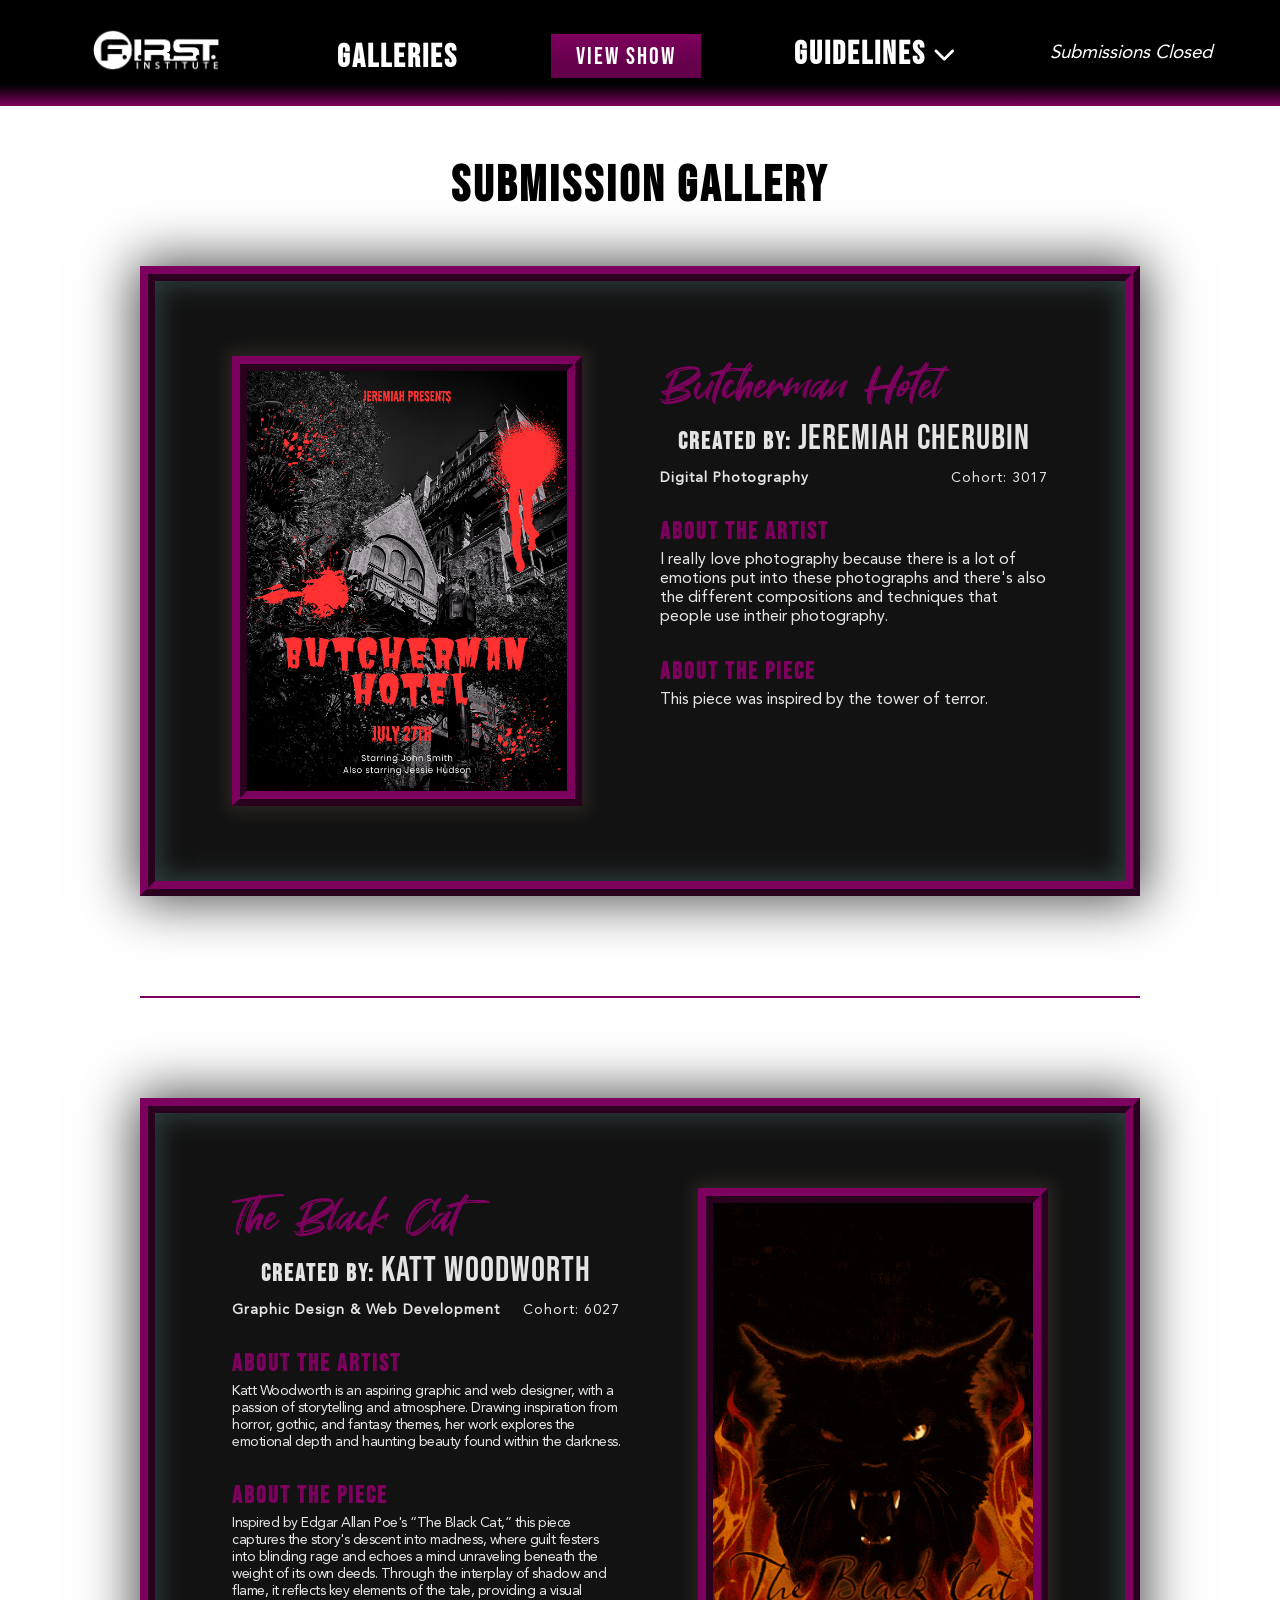
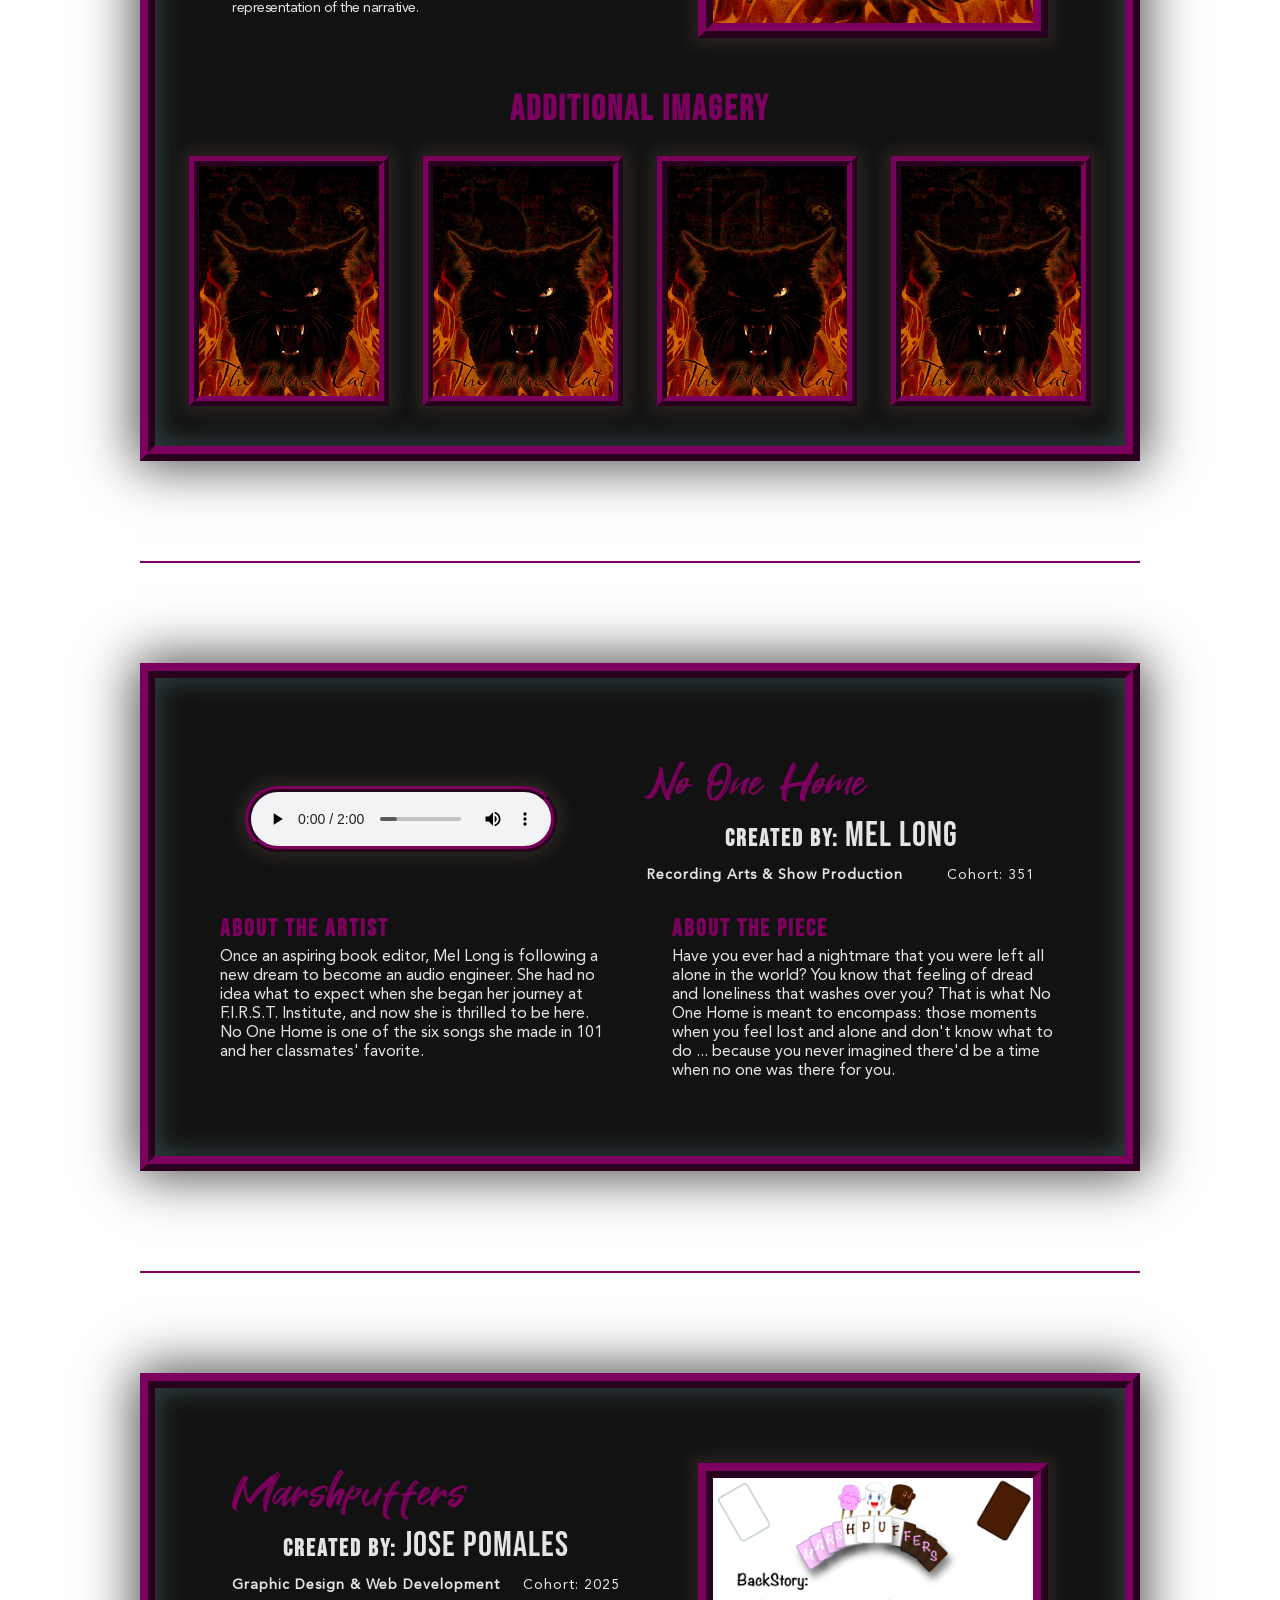
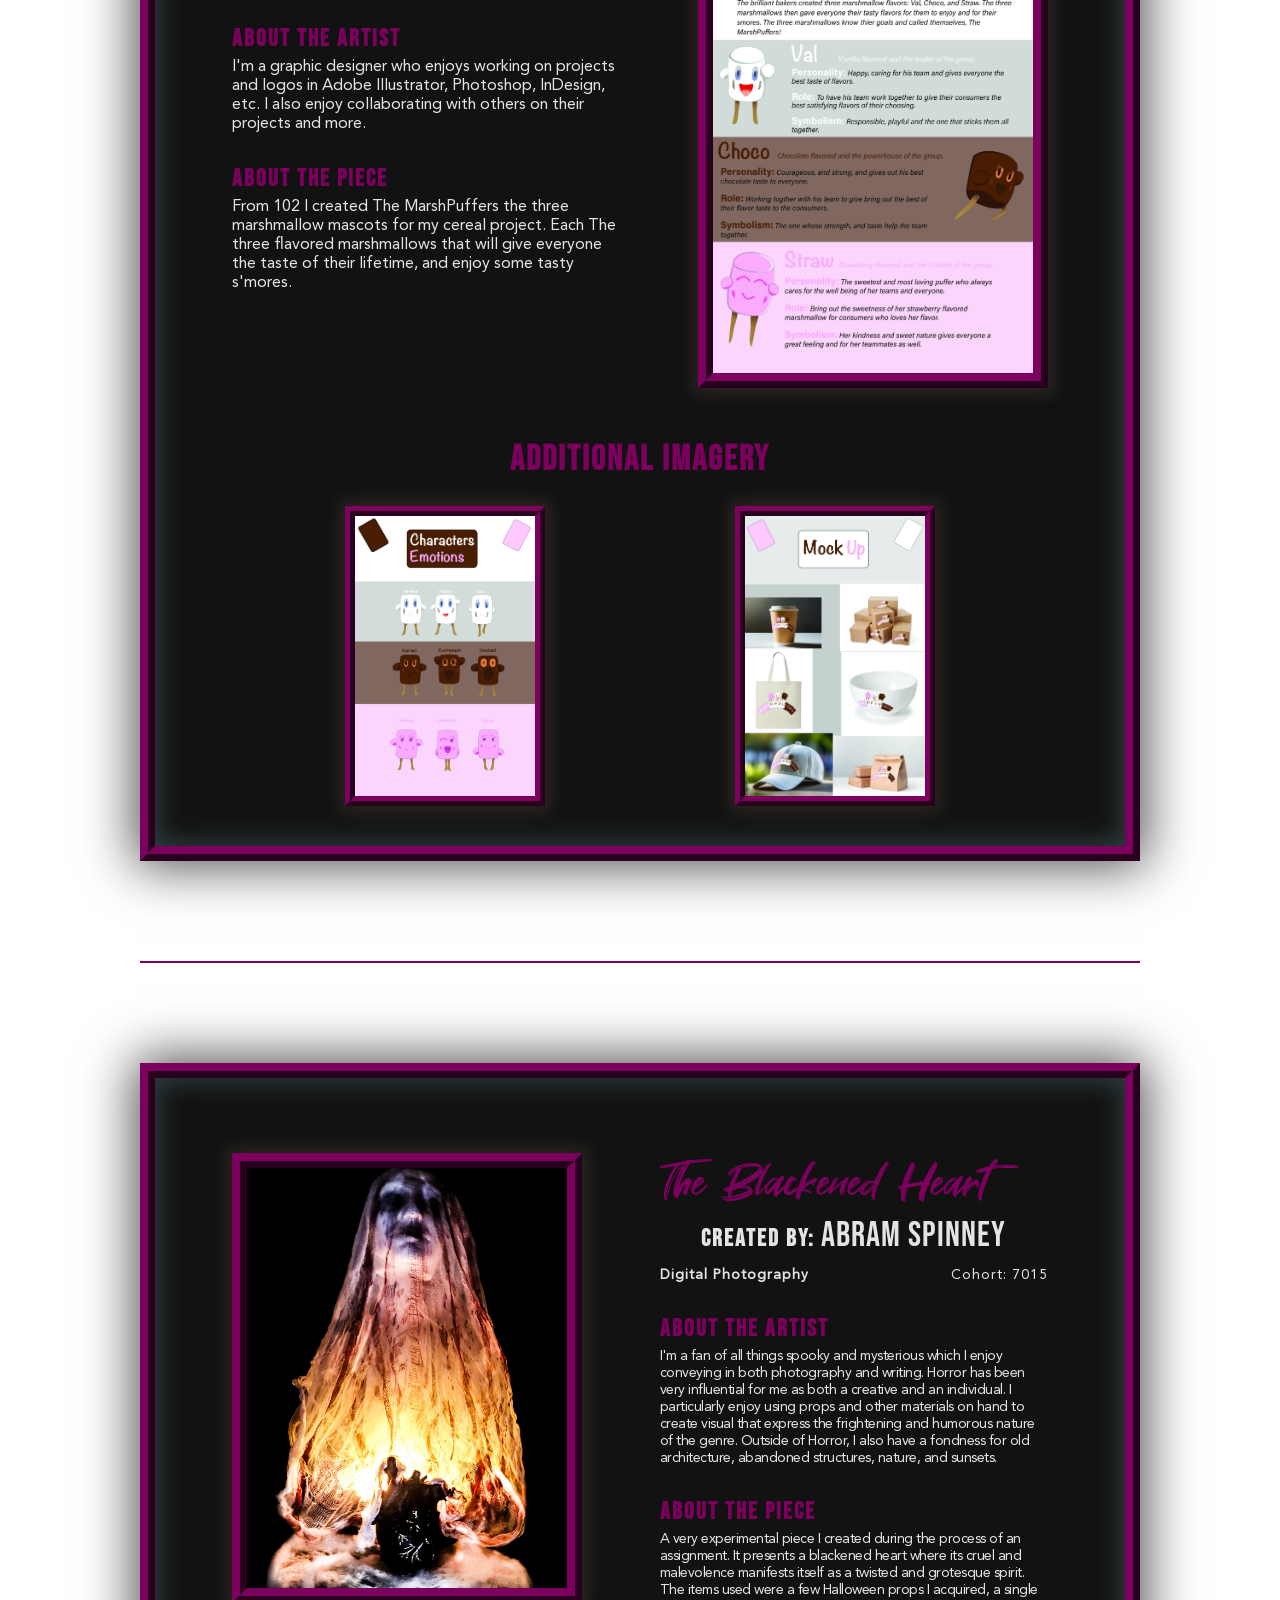
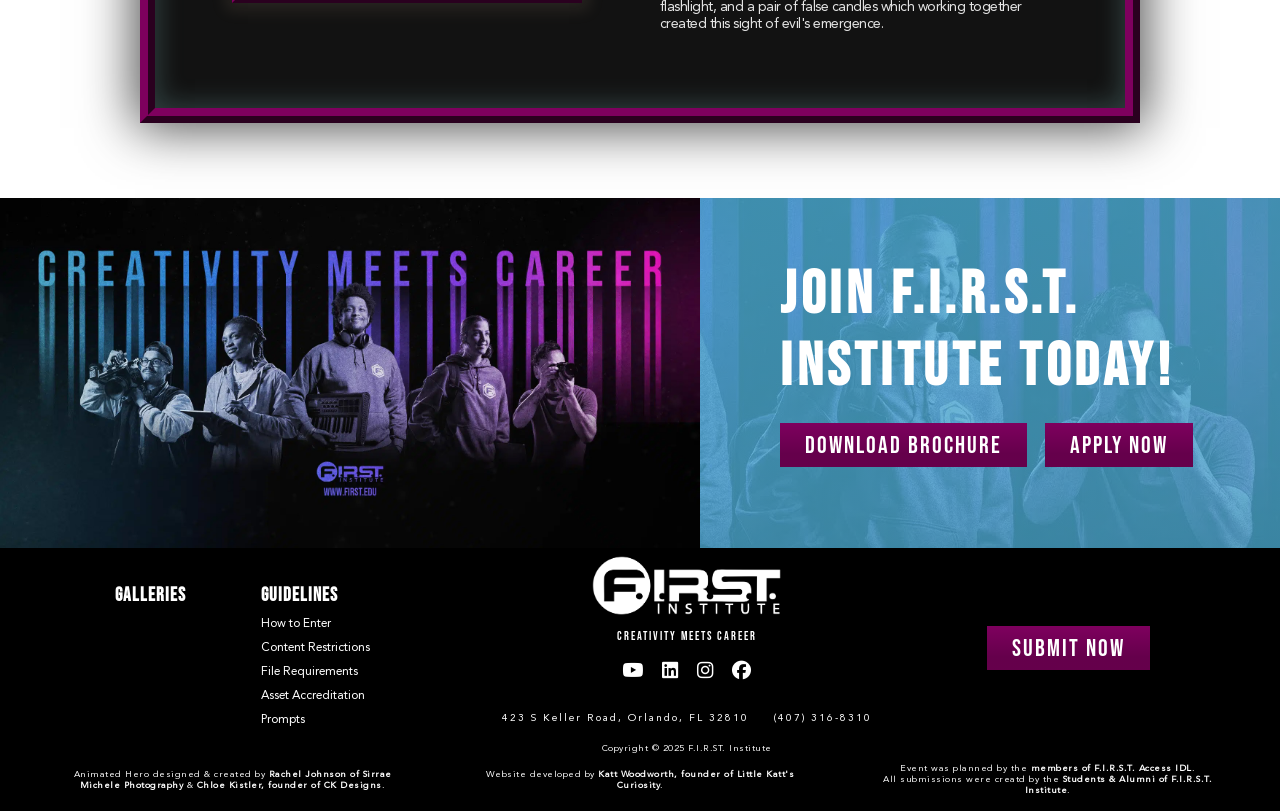
==== art-show-halloween-2025/demo-gal.html @ 76900600 "added subs" ====
<!DOCTYPE html>
<html lang="en">
    <head>
        <meta charset="UTF-8">
        <meta name="viewport" content="width=device-width, initial-scale=1.0">
        <title>Galleries</title>
        <link 
            rel="stylesheet" 
            href="https://cdnjs.cloudflare.com/ajax/libs/font-awesome/6.2.0/css/all.min.css" 
            integrity="sha512-xh6O/CkQoPOWDdYTDqeRdPCVd1SpvCA9XXcUnZS2FmJNp1coAFzvtCN9BmamE+4aHK8yyUHUSCcJHgXloTyT2A==" 
            crossorigin="anonymous" 
            referrerpolicy="no-referrer"
        >
        <link href="css/footer.css" rel="stylesheet">
        <link href="css/headerstyle.css" rel="stylesheet">
        <link href="css/submission-form.css" rel="stylesheet">
        <link href="css/style.css" rel="stylesheet">
        <link href="css/lightbox.css" rel="stylesheet">
    </head>
    <body>
        <!--Begin Header Bar-->
        <div id="header" class="flex-container-header">
            <div id="header-logo-container" class="column-header">
                <a href="index.html">
                    <img
                        src="images/first-logo-white.png"
                        alt="FIRST Institute Logo"
                        id="header-logo"
                    >
                </a>
            </div>

            <div id="gallery-drop" class="column-header dropdown-container">
                <a href="galleries.html">
                    <h1>
                        Galleries
                        <!--<sub>
                            <sup>
                                <i class="fa-solid fa-chevron-down"></i>
                            </sup>
                        </sub>-->
                    </h1>
                </a>

                <!--<div class="dropdown-menu">
                    <a href="galleries/dfvp.html">
                        Digital Film & Video Production
                    </a>

                    <a href="galleries/dp.html">
                        Digital Photography
                    </a>

                    <a href="galleries/gdwd.html">
                        Graphic Design & Web Development
                    </a>

                    <a href="galleries/rasp.html">
                        Recording Arts & Show Produciton
                    </a>
                </div>-->
            </div>

            <div id="header-count" class="column-header">
                <div id="showcountdown-timer">
                    <span id="showdays"></span> :
                    <span id="showhours"></span> :
                    <span id="showminutes"></span> :
                    <span id="showseconds"></span> 
                </div>

                <button 
                    id="showbutton" 
                    hidden
                    class="styled"
                >
                    View Show
                </button>
            </div>

            <div id="guideline-drop" class="column-header dropdown-container">
                <a href="guidelines.html">
                    <h1>
                        Guidelines
                        <sub>
                            <sup>
                                <i class="fa-solid fa-chevron-down"></i>
                            </sup>
                        </sub>
                    </h1>
                </a>

                <div class="dropdown-menu">
                    <a href="guidelines.html#enter">
                        How to Enter
                    </a>

                    <a href="guidelines.html#content-restrict">
                        Content Restrictions
                    </a>

                    <a href="guidelines.html#file-req">
                        File Requirements
                    </a>

                    <a href="guidelines.html#asset-accred">
                        Asset Accreditation
                    </a>

                    <a href="guidelines.html#prompts">
                        Prompts
                    </a>
                </div>
            </div>

            <div id="sub-button" class="column-header">
                <div id="submitcountdown-timer" hidden>
                    <span id="submitdays"></span> :
                    <span id="submithours"></span> :
                    <span id="submitminutes"></span> :
                    <span id="submitseconds"></span> 
                </div>
                <button 
                    id="submitbutton" 
                    class="styled-submitbutton" 
                    onclick="document.getElementById('modal').style.display='block'"
                >
                    Submit Now 
                </button>

                <h3 id="submittext" class="submit-closed" hidden>
                    Submissions Closed
                </h3>
            </div>
        </div>  
        <!--End Header Bar-->       
        
       <!--Begin Submission Modal-->
        <div id="modal" hidden>
            <div id="modal-overlay"></div>
            <div id="modal-form">
                <span 
                    onclick="document.getElementById('modal').style.display='none'"
                >
                    <div id="close">
                        <i class="fa-solid fa-x"></i>
                    </div>
                </span>

                <div id="sub-form">
                    <fieldset>
                        <legend>Submission Form</legend>
                        <form 
                            method="POST" 
                            action="https://formcarry.com/s/vde0EDcUN5A" 
                            enctype="multipart/form-data"
                            id="myForm"
                        >
                            <label for="first-name last-name">
                                Artist Name:
                            </label>
                            <br>
                            <input
                                type="text"
                                id="first-name"
                                name="first-name"
                                placeholder="First Name..."
                                required
                                size="30"
                            />

                            <input
                                type="text"
                                id="last-name"
                                name="last-name"
                                placeholder="Last Name..."
                                required
                                size="30"
                            />

                            <br>

                            <div class="flex-container-form">
                                <div class="column-form course">
                                    <label for="course-program">
                                        Course Program:
                                    </label>
                                    <select name="course" id="course-program">
                                        <option value="">
                                            --Which Program is/was the Artist 
                                            Enrolled In?--
                                        </option>

                                        <option value="dfvp">
                                            Digitial Film & Video Production
                                        </option>

                                        <option value="dp">
                                            Digitial Photography
                                        </option>

                                        <option value="gdwd">
                                            Graphic Design & Web Development
                                        </option>

                                        <option value="rasp">
                                            Recording Arts & Show Production
                                        </option>
                                    </select>
                                </div>

                                <div class="column-form cohort">
                                    <label for="cohort">Cohort #:</label>
                                    <input
                                        type="text"
                                        id="cohort"
                                        name="cohort"
                                        placeholder="Cohort #..."
                                        required
                                        maxlength ="8"
                                        size="18"
                                    />
                                </div>
                            </div>

                            <br>

                            <label for="email">Student Email:</label>
                            <br>
                            <input 
                                type="email" 
                                name="email"
                                id="email" 
                                size="67" 
                                placeholder="Student Email..."
                                required 
                            />

                            <br>

                            <div class="flex-container-form">
                                <div class="input_container" id="upload-block">
                                    <h4>Upload Your File:</h4>
                                    <br>
                                    <label 
                                        for="files" 
                                        class="btn" 
                                        id="file-name-display"
                                    >
                                        Browse Files
                                    </label>
                                    <input 
                                        id="files" 
                                        name="files"
                                        style="display:none;" 
                                        type="file"
                                        required
                                    >
                                </div>

                                <div id="about-section">
                                    <label for="about-piece">
                                        About Your Piece:
                                    </label>
                                    <br>
                                    <textarea 
                                        id="about-piece" 
                                        name="about-piece" 
                                        placeholder="Say something about your submission piece..."
                                        required
                                        rows="2" 
                                        cols="31"
                                    ></textarea> 
                                    <!--Dirty for functionality of placeholder-->

                                    <label for="about-artist">
                                        About the Artist:
                                    </label>
                                    <br>
                                    <textarea 
                                        id="about-artist" 
                                        name="about-artist" 
                                        placeholder="Say something about yourself..."
                                        required
                                        rows="2" 
                                        cols="31"
                                    ></textarea> 
                                    <!--Dirty for functionality of placeholder-->
                                </div>
                            </div>
                            
                            <label for="asset-credit">
                                Asset Accreditation:
                            </label>
                            <br>
                            <textarea 
                                id="asset-credit" 
                                name="asset-credit" 
                                placeholder="List any required accreditation for assets used in your submission..."
                                rows="2" 
                                cols="68"
                            ></textarea> 
                            <!--Dirty for functionality of placeholder-->

                            <button 
                                id="form-submitbutton" 
                                class="styled" 
                                type="submit"
                            >
                                Submit Now 
                            </button>
                        </form>
                    </fieldset>
                </div>
            </div>
        </div>
        <!--End Submission Form Modal-->

        <!--Begin Main Content-->
        <div id="main-content">
            <h1>Submission Gallery</h1>

            <div id="submission-gallery">
                <div class="submission">
                    <div class="sub-img-container ">
                        <img
                            class="galleryImage"
                            src="images/submissions/butcherman-hotel-jeremiah-cherubin.jpg"
                            alt="Butcherman Hotel - Photography Submission by Jeremiah Cherubin"
                        >
                    </div>

                    <div class="sub-info">
                        <h2>Butcherman Hotel</h2>

                        <h3>Created by: <span>Jeremiah Cherubin</span></h3>

                        <div class="student-info">
                            <h5 class="course">Digital Photography</h5>

                            <h5>Cohort: 3017</h5>
                        </div>

                        <h4>About the Artist</h4>

                        <p>
                            I really love photography because there is a lot of 
                            emotions put into these photographs and there's also 
                            the different compositions and techniques that 
                            people use intheir photography.
                        </p>

                        <h4>About the Piece</h4>

                        <p>
                            This piece was inspired by the tower of terror.
                        </p>
                    </div>
                </div>

                <hr>

                <div class="submission with-additional-images flipped">
                    <div class="submission">
                        <div class="sub-img-container ">
                            <img
                                class="galleryImage"
                                src="images/submissions/The-Black-Cat-Compressed-Gif-loop.gif"
                                alt="The Black Cat - Graphic Design Submission by Katt Woodworth"
                            >
                        </div>

                        <div class="sub-info">
                            <h2>The Black Cat</h2>

                            <h3>Created by: <span>Katt Woodworth</span></h3>

                            <div class="student-info">
                                <h5 class="course">
                                    Graphic Design & Web Development
                                </h5>

                                <h5>Cohort: 6027</h5>
                            </div>

                            <h4>About the Artist</h4>

                            <p class="p-too-long">
                                Katt Woodworth is an aspiring graphic and web 
                                designer, with a passion of storytelling and 
                                atmosphere. Drawing inspiration from horror, gothic, 
                                and fantasy themes, her work explores the emotional 
                                depth and haunting beauty found within the darkness.

                            </p>

                            <h4>About the Piece</h4>

                            <p class="p-too-long">
                                Inspired by Edgar Allan Poe's “The Black Cat,” this 
                                piece captures the story's descent into madness, 
                                where guilt festers into blinding rage and echoes a 
                                mind unraveling beneath the weight of its own deeds. 
                                Through the interplay of shadow and flame, it 
                                reflects key elements of the tale, providing a 
                                visual representation of the narrative.
                            </p>
                        </div>
                    </div>

                    <h2 class="second-header">Additional Imagery</h2>

                    <div class="additional-images">
                        <div class="sub-img-container ">
                            <img
                                class="galleryImage"
                                src="images/submissions/The-Black-Cat-Still-V1.jpg"
                                alt="The Black Cat Still 1- Graphic Design Submission by Katt Woodworth"
                            >
                        </div>

                        <div class="sub-img-container ">
                            <img
                                class="galleryImage"
                                src="images/submissions/The-Black-Cat-Still-V2.jpg"
                                alt="The Black Cat Still 2 - Graphic Design Submission by Katt Woodworth"
                            >
                        </div>

                        <div class="sub-img-container ">
                            <img
                                class="galleryImage"
                                src="images/submissions/The-Black-Cat-Still-V3.jpg"
                                alt="The Black Cat Still 3- Graphic Design Submission by Katt Woodworth"
                            >
                        </div>

                        <div class="sub-img-container ">
                            <img
                                class="galleryImage"
                                src="images/submissions/The-Black-Cat-Still-V4.jpg"
                                alt="The Black Cat Still 4- Graphic Design Submission by Katt Woodworth"
                            >
                        </div>
                    </div>
                </div>

                <hr>

                <div class="submission audio">
                    <div class="audio-sub-container">
                        <div class="sub-aud-container ">
                        <audio 
                                controls 
                                src="audio-submissions/no-one-home.mp3"
                                alt="No One Home - Recording Submission by Mel Long"
                            >
                                Your browser does not support the <audio> element.
                            </audio>
                        </div>

                        <div class="sub-info audio-title">
                            <h2>No One Home</h2>

                            <h3>Created by: <span>Mel Long</span></h3>

                            <div class="student-info">
                                <h5 class="course">
                                    Recording Arts & Show Production
                                </h5>

                                <h5>Cohort: 351</h5>
                            </div>
                        </div>
                    </div>

                    <div class="sub-info audio-about">
                        <div class="about-container">
                            <h4>About the Artist</h4>

                            <p>
                                Once an aspiring book editor, Mel Long is following 
                                a new dream to become an audio engineer. She had no 
                                idea what to expect when she began her journey at 
                                F.I.R.S.T. Institute, and now she is thrilled to be 
                                here. No One Home is one of the six songs she made 
                                in 101 and her classmates' favorite.
                            </p>
                        </div>

                        <div class="about-container">
                            <h4>About the Piece</h4>

                            <p>
                                Have you ever had a nightmare that you were left all 
                                alone in the world? You know that feeling of dread 
                                and loneliness that washes over you? That is what No 
                                One Home is meant to encompass: those moments when 
                                you feel lost and alone and don't know what to do 
                                ... because you never imagined there'd be a time 
                                when no one was there for you.
                            </p>
                        </div>
                    </div>
                </div>

                <hr>

                <div class="submission with-additional-images flipped">
                    <div class="submission">
                        <div class="sub-img-container marsh">
                            <img
                                class="galleryImage"
                                src="images/submissions/marshpuffers-backstory.jpg"
                                alt="Marshpuffers Backstory - Graphic Design Submission by Jose Pomales"
                            >
                        </div>

                        <div class="sub-info">
                            <h2>Marshpuffers</h2>

                            <h3>Created by: <span>Jose Pomales</span></h3>

                            <div class="student-info">
                                <h5 class="course">
                                    Graphic Design & Web Development
                                </h5>

                                <h5>Cohort: 2025</h5>
                            </div>

                            <h4>About the Artist</h4>

                            <p>
                                I'm a graphic designer who enjoys working on 
                                projects and logos in Adobe Illustrator, 
                                Photoshop, InDesign, etc. I also enjoy 
                                collaborating with others on their projects and 
                                more.

                            </p>

                            <h4>About the Piece</h4>

                            <p>
                                From 102 I created The MarshPuffers the three 
                                marshmallow mascots for my cereal project. Each  
                                The three flavored marshmallows that will give 
                                everyone the taste of their lifetime, and enjoy 
                                some tasty s'mores.
                            </p>
                        </div>
                    </div>

                    <h2 class="second-header">Additional Imagery</h2>

                    <div class="additional-images">
                        <div class="sub-img-container marsh ">
                            <img
                                class="galleryImage"
                                src="images/submissions/marshpuffers-emote.jpg"
                                alt="Marshpuffers Emotions - Graphic Design Submission by Jose Pomales"
                            >
                        </div>

                        <div class="sub-img-container marsh">
                            <img
                                class="galleryImage"
                                src="images/submissions/marshpuffers-mockup.jpg"
                                alt="Marshpuffers Mockups - Graphic Design Submission by Jose Pomales"
                            >
                        </div>
                    </div>
                </div>

                <hr>

                <div class="submission">
                    <div class="sub-img-container ">
                        <img
                            class="galleryImage"
                            src="images/submissions/the-blackened-heart.jpg"
                            alt="The Blackened Heart - Photography Submission by Abram Spinney"
                        >
                    </div>

                    <div class="sub-info">
                        <h2>The Blackened Heart</h2>

                        <h3>Created by: <span>Abram Spinney</span></h3>

                        <div class="student-info">
                            <h5 class="course">Digital Photography</h5>

                            <h5>Cohort: 7015</h5>
                        </div>

                        <h4>About the Artist</h4>

                        <p class="p-too-long">
                            I'm a fan of all things spooky and mysterious which 
                            I enjoy conveying in both photography and writing. 
                            Horror has been very influential for me as both a 
                            creative and an individual. I particularly enjoy 
                            using props and other materials on hand to create 
                            visual that express the frightening and humorous 
                            nature of the genre. Outside of Horror, I also have 
                            a fondness for old architecture, abandoned 
                            structures, nature, and sunsets.
                        </p>

                        <h4>About the Piece</h4>

                        <p class="p-too-long">
                            A very experimental piece I created during the 
                            process of an assignment. It presents a blackened 
                            heart where its cruel and malevolence manifests 
                            itself as a twisted and grotesque spirit. The items 
                            used were a few Halloween props I acquired, a single 
                            flashlight, and a pair of false candles which 
                            working together created this sight of evil's 
                            emergence.
                        </p>
                    </div>
                </div>
            </div>
        </div>
        <!--End Main Content-->

        <!-- Lightbox Code -->
        <div id="lightboxContainer">
            <div id="lightboxBackground" class="closer"></div>
            <img id="lightbox" src="" alt="">
            <span id="lightboxCloser" class="closer">×</span>
        </div> 
        <!-- End Lightbox Code -->
        
        <!--Begin Footer-->
        <div id="footer">
            <div class="flex-container-banner">
                <div class="column-banner-img">
                    <img 
                        src="images/temp-banner-2.jpg"
                        alt="temp banner"
                        id="main-banner-image"
                    >
                </div>

                <div class="column-banner-text">
                    <h1 id="join">Join F.I.R.S.T.<br>Institute Today!</h1>
                    
                    <a 
                        href="https://learn.first.edu/general-website-brochure?campaignid=1052"
                        target="_blank"
                    >
                        <button id="downloadbutton" class="styled-footer">
                            Download Brochure
                        </button>
                    </a>

                    <a href="https://www.first.edu/apply/" target="_blank">
                        <button id="applybutton" class="styled-footer">
                            Apply Now
                        </button>
                    </a>
                </div>
            </div> 
            
            <div class="flex-container-footer">
                <div class="flex-container-site-map">
                    <div class="column-site-map">
                        <h3 class="sitemap-h3">
                            <a href="galleries.html">
                                Galleries
                            </a>
                        </h3>

                        <!--<ul class="footer-ul">
                            <li class="footer-li">
                                <a href="galleries/dfvp.html">
                                    Digital Film & Video Production
                                </a>
                            </li>
                            <li class="footer-li">
                                <a href="galleries/dp.html">
                                    Digital Photography
                                </a>
                            </li>
                            <li class="footer-li">
                                <a href="galleries/gdwd.html">
                                    Graphic Design & Web Development
                                </a>
                            </li>
                            <li class="footer-li">
                                <a href="galleries/rasp.html">
                                    Recording Arts & Show Production
                                </a>
                            </li>
                        </ul>-->
                    </div>

                    <div class="column-site-map">
                        <h3 class="sitemap-h3">
                            <a href="guidelines.html">
                                Guidelines
                            </a>
                        </h3>

                        <ul class="footer-ul">
                            <li class="footer-li">
                                <a href="guidelines.html#enter">
                                    How to Enter
                                </a>
                            </li>

                            <li class="footer-li">
                                <a href="guidelines.html#content-restrict">
                                    Content Restrictions
                                </a>
                            </li>

                            <li class="footer-li">
                                <a href="guidelines.html#file-req">
                                    File Requirements
                                </a>
                            </li>

                            <li class="footer-li">
                                <a href="guidelines.html#asset-accred">
                                    Asset Accreditation
                                </a>
                            </li>

                            <li class="footer-li">
                                <a href="guidelines.html#prompts">
                                    Prompts
                                </a>
                            </li>
                        </ul>
                    </div>
                </div>

                <div class="column-logo">
                    <a href="index.html">
                        <img 
                            src="images/first-logo-white.png"
                            alt="F.I.R.S.T. Institute Logo"
                            id="footer-logo"
                        >
                    </a>

                    <p id="slogan">CREATIVITY Meets Career</p>

                    <h3 id="logos">
                        <a 
                            href="https://www.youtube.com/channel/UCgwtOgDipbC8RYXbMG4Q4aA"
                            target="_blank"
                        >
                            <i class="fa-brands fa-youtube"></i>
                        </a>

                        <a 
                            href="https://www.linkedin.com/school/f.i.r.s.t.-institute/"
                            target="_blank"
                        >
                            <i class="fa-brands fa-linkedin"></i>
                        </a>

                        <a 
                            href="https://www.instagram.com/first_edu/"
                            target="_blank"
                        >
                            <i class="fa-brands fa-instagram"></i>
                        </a>

                        <a 
                            href="https://www.facebook.com/FIRST.EDU"
                            target="_blank"
                        >
                            <i class="fa-brands fa-facebook"></i>
                        </a>
                    </h3>

                    <div class="flex-container-info">
                        <div class="column">
                            <p class="address">
                                423 S Keller Road, Orlando, FL 32810
                            </p>
                        </div>

                        <div class="column">
                            <p class="phone">(407) 316-8310</p>
                        </div>
                    </div>

                    <p class="cr">
                        Copyright © 2025 F.I.R.ST. Institute
                    </p>
                </div>

                <div class="column-buttons">
                    <div id="f-showcountdown-timer">
                        <span id="f-showdays"></span> :
                        <span id="f-showhours"></span> :
                        <span id="f-showminutes"></span> :
                        <span id="f-showseconds"></span> 
                    </div>

                    <button 
                        id="showbutton" 
                        hidden
                        class="styled"
                    >
                        View Show
                    </button>

                    <div id="f-submitcountdown-timer" hidden>
                        <span id="f-submitdays"></span> :
                        <span id="f-submithours"></span> :
                        <span id="f-submitminutes"></span> :
                        <span id="f-submitseconds"></span> 
                    </div>

                    <button 
                        id="submitbutton" 
                        class="styled-footer" 
                        onclick="document.getElementById('modal').style.display='block'"
                    >
                        Submit Now 
                    </button>

                    <h3 id="submittext" class="submit-closed" hidden>
                        Submissions Closed
                    </h3>
                </div>

                <div id="mobile-cr-info">
                    <div class="flex-container-info">
                        <div class="column">
                            <p class="address">
                                423 S Keller Road, Orlando, FL 32810
                            </p>
                        </div>

                        <div class="column">
                            <p class="phone">(407) 316-8310</p>
                        </div>
                    </div>

                    <p class="cr">
                        Copyright © 2025 F.I.R.ST. Institute
                    </p>
                </div>
            </div>

            <div id="developers" class="cr">
                <p id="web-cred">
                    Website developed by 
                    <span>Katt Woodworth, founder of Little Katt's Curiosity</span>.
                    <!--Dirty to keep a space from appearing before the period-->
                </p>

                <p id="hero-cred">
                    Animated Hero designed & created by 
                    <span>Rachel Johnson of Sirrae Michele Photography</span> 
                    & 
                    <span>Chloe Kistler, founder of CK Designs</span>.
                </p>

                <p id="access-cred">
                    Event was planned by the 
                    <span>members of F.I.R.S.T. Access IDL</span>.
                    <br>
                    All submissions were creatd by the 
                    <span>Students & Alumni of F.I.R.S.T. Institute</span>.
                </p>
            </div>
        </div>
        <!--End Footer-->

        <script src="java/subform.js"></script>
        <script src="java/showcountdown.js"></script>
        <script src="java/submitcountdown.js"></script>
        <script src="java/f-showcountdown.js"></script>
        <script src="java/f-submitcountdown.js"></script>
        <script src="java/lightbox.js"></script>
    </body>
</html>
---- art-show-halloween-2025/css/submission-form.css ----
/*
    Style Notes: 
    Main Colors: 
    #7e005e
    #981e7a
    Accent Colors
    #4aaad0
    #9deaec
    #27B50A
    Body Font Family:
    Avenir
    Optional Header Family:
    Great Sejagad
    Primary Header Family:
    Bebas Neue
*/

* {
    box-sizing: border-box;
}

@font-face {
    font-family: "Bebas Neue";
    src: url('../fonts/BebasNeue-Regular.ttf') format('ttf');
    src: url('../fonts/BebasNeue-Regular.woff') format('woff');
    src: url('../fonts/BebasNeue-Regular.woff2') format('woff2');
}

@font-face {
    font-family: "Great Sejagad";
    src: url('../fonts/GreatSejagad.ttf') format('ttf');
    src: url('../fonts/GreatSejagad.woff') format('woff');
    src: url('../fonts/Great\ Sejagad.woff2') format('woff2');
}

@font-face {
    font-family: "Avenir LT STD";
    src: url('../fonts/AvenirLTStd-Roman.otf') format('otf');
    src: url('../fonts/AvenirLTStd-Roman.woff') format('woff');
    src: url('../fonts/AvenirLTStd-Roman.woff2') format('woff2');
}

#modal-form {
    width: 575px;
    height: 650px;
    background-color: white;
    padding-top: 15px;
    padding-right: 15px;
    justify-self: center;
    z-index: 9999;
    position: absolute;
    box-shadow: 0px 0px 25px 5px #9deaec;
}

#modal-overlay {
    position: fixed;
    top: 0;
    left: 0;
    width: 100%;
    height: 100%;
    background-color: rgba(0, 0, 0, 0.7); 
    z-index: 100;
}

#sub-form {
    width: 575px;
    height: 500px;
    background-color: white;
    padding: 25px;
    padding-top: 0px;    
}

legend {
    font-family: "Bebas Neue";
    font-size: 25px;
    letter-spacing: 2px;
    color: #7e005e;   
}

fieldset {
    padding: 20px;
    padding-top: 10px;
    padding-right: 10px;
    border-radius: 5px;
    border-color: #981e7a;
}

#first-name {
    margin-right: 10px;
}

.flex-container-form {
    display: flex;
    margin-top: 15px;
}

select {
    border-radius: 3px;
    height: 25px;
    padding-left: 7px;
    width: 310px;
    margin-right: 15px;
    margin-top: 3px;
}

input {
    border-radius: 3px;
    border-width: 1px;
    height: 25px;
    padding: 5px;
    padding-left: 7px;
    margin-top: 3px;
    font-style: italic;
}

textarea {
    padding: 5px;
    padding-left: 7px;
    margin-top: 3px;
    margin-bottom: 15px;
    margin-right: 0;
    font-style: italic;
    border-radius: 3px;
    border-width: 1px;
    font-family: "Avenir LT Std";
    border-color: #7e005e;
}

textarea:active,
textarea:focus,
input[type="text"]:active,
input[type="text"]:focus,
input[type="email"]:active,
input[type="email"]:focus,
select:active,
select:focus {
    outline-width: 5px;
    outline-color: #7e005e;
}

#close {
    justify-self: end;
    color: #981e7a;
    cursor: pointer;
}

#close:hover {
    color: #7e005e;
}

#upload-block {
    border: 2px dashed #7e005e;
    border-radius: 15px;
    text-align: center;
    padding: 25px;
    padding-top: 35px;
    width: 225px;
    margin-top: 10px;
    margin-right: 20px;
    margin-bottom: 15px;
}

h4 {
    margin: 0;
    padding-bottom: 10px;
    font-family: "Bebas Neue";
    font-size: 20px;
    letter-spacing: 1.5px;
    color: #7e005e;
}

#about-section {
    margin-top: 13px;
    padding-right: 0;
    width: 235px;
}

#form-submitbutton {
    border: 0;
    line-height: 1.75;
    letter-spacing: 2px;
    padding: 0px 25px;
    padding-top: 2px;
    font-size: 1.5em;
    font-family: "Bebas Neue";
    text-align: center;
    color: white;
    background-color: #7e005e;
    background-image: linear-gradient(
        to top,
        rgb(0 0 0 / 20%),
        rgb(0 0 0 / 20%) 30%,
        transparent
    );
    margin-top: 5px;
    margin-left: 160px;
}

.styled:hover,
.btn:hover {
    background-color: #4aaad0;
    transition: .45s;
}

.styled:active,
.btn:active {
    box-shadow:
        inset -2px -2px 3px #9de9ec53,
        inset 2px 2px 3px rgb(0 0 0 / 30%);
}

.btn {
    padding: 15px;
    background-color: #7e005e;
    background-image: linear-gradient(
        to top,
        rgb(0 0 0 / 20%),
        rgb(0 0 0 / 20%) 30%,
        transparent
    );
    font-family: "Bebas Neue";
    text-align: center;
    color: white;
    letter-spacing: 2px;
}

label {
    color: black;
}

#file-name-display {
    white-space: nowrap;
    overflow: hidden;
    text-overflow: ellipsis;
    max-width: 175px;
    display: inline-block;
}

@media (max-width: 780px) {
    #modal-form {
        width: 85%;
        height: 975px;
    }

    #sub-form {
        width: 100%;
        padding-right: 7px;
    }

    #first-name,
    #last-name,
    select,
    #asset-credit,
    #about-artist,
    #about-piece,
    #upload-block,
    #email {
        width: 97%;
    }

    .course {
        order: 2;
    }

    .cohort {
        order: 1;
    }

    #about-section {
        width: 100%;
    }

    #asset-credit,
    #about-artist,
    #about-piece {
        height: 60px;
        margin-bottom: 10px;
    }

    .flex-container-form {
        flex-direction: column;
        margin: 0;
        padding: 0;
    }

    .column-form {
        margin: 0;
        padding: 0;
    }

    input,
    select {
        display: block;
        margin-bottom: 10px;
    }

    #modal-form br {
        display: none;
    }

    #form-submitbutton {
        margin-left: 47px;
        margin-top: 15px;
        margin-bottom: 15px;
    }

    #last-name,
    #cohort,
    #course-program {
        margin-bottom: 15px;
    }

    #email {
        margin-bottom: 20px;
    }
}
---- art-show-halloween-2025/css/style.css ----
/*
    Style Notes: 
    Main Colors: 
    #7e005e
    #981e7a
    Accent Colors
    #4aaad0
    #9deaec
    #27B50A
    Body Font Family:
    Avenir
    Optional Header Family:
    Great Sejagad
    Primary Header Family:
    Bebas Neue
*/

* {
    box-sizing: border-box;
}

@font-face {
    font-family: "Bebas Neue";
    src: url('../fonts/BebasNeue-Regular.ttf') format('ttf');
    src: url('../fonts/BebasNeue-Regular.woff') format('woff');
    src: url('../fonts/BebasNeue-Regular.woff2') format('woff2');
}

@font-face {
    font-family: "Great Sejagad";
    src: url('../fonts/GreatSejagad.ttf') format('ttf');
    src: url('../fonts/GreatSejagad.woff') format('woff');
    src: url('../fonts/Great\ Sejagad.woff2') format('woff2');
}

@font-face {
    font-family: "Avenir LT STD";
    src: url('../fonts/AvenirLTStd-Roman.otf') format('otf');
    src: url('../fonts/AvenirLTStd-Roman.woff') format('woff');
    src: url('../fonts/AvenirLTStd-Roman.woff2') format('woff2');
}

body {
    margin: 0px;
    font-family: "Avenir LT STD";
    background-color: black;
}

body #header,
body #footer {
    color: white;
}

body #main-content {
    background-color: white;
    color: black;
}

#hero {
    width: 100%;
    height: 500px;
    z-index: 50;
    background-color: #0f0f10;
    text-align: center;
    background-image: url(../images/firstaccessgif-final\(1\).gif);
    background-position: center center;
    background-size: contain;
    background-repeat: no-repeat;
}

#header-logo {
    height: 50px;
    margin: 0;
    padding: 0;
}

#header h1 {
    margin: 0;
    padding: 0;
    font-family: "Bebas Neue";
    margin-top: 9px;
    letter-spacing: 2px;
}

a {
    text-decoration: none;
    color: white;
}

.flex-container-header {
    display: flex;
    justify-content: space-evenly;
    background: linear-gradient(to top, #7e005e, black 20%);
    align-items: center;
}

.flex-container-header a {
    display: inline-block;
    text-decoration: none;
    color: white;
    padding: 25px;
}

.flex-container-header a:hover {
    background-color: #7e005e;
    text-decoration: underline;
    transition: .45s;
}

.flex-container-header .dropdown-menu a:hover {
    background-color: #7e005e;
    background-image: linear-gradient(
        to top,
        rgb(0 0 0 / 20%),
        rgb(0 0 0 / 20%) 30%,
        transparent
    );
    transition: .45s;
}


.dropdown-container {
    position: relative;
}

.dropdown-menu {
    position: absolute;
    opacity: 0;
    visibility: hidden;
    transition: 
        opacity 0.25s,
        visibility 0.25s;
    z-index: 50;
}

.dropdown-container:last-child .dropdown-menu {
    right: 0px;
}

.dropdown-container:hover .dropdown-menu {
    opacity: 1;
    visibility: visible;
    transition: .45s;
}

.dropdown-menu a {
    background-color: #7e005e;
    width: 100%;
    min-width: 200px;
}

#showbutton,
.styled-submitbutton,
.styled-footer,
#showbutton-hero {
    border: 0;
    line-height: 1.75;
    letter-spacing: 2px;
    padding: 0px 25px;
    padding-top: 2px;
    font-size: 1.5em;
    font-family: "Bebas Neue";
    text-align: center;
    color: white;
    background-color: #7e005e;
    background-image: linear-gradient(
        to top,
        rgb(0 0 0 / 20%),
        rgb(0 0 0 / 20%) 30%,
        transparent
    );
}

.styled-submitbutton {
    margin-top: 5px;
}

.styled-footer {
    margin-bottom: 35px;
    margin-right: 15px;
}

.styled-submitbutton:hover,
.styled-footer:hover {
    background-color: #4aaad0;
    transition: .45s;
}

.styled-submitbutton:active,
.styled-footer:active {
    box-shadow:
        inset -2px -2px 3px #9de9ec53,
        inset 2px 2px 3px rgb(0 0 0 / 30%);
}

#showcountdown-timer,
#f-showcountdown-timer {
    font-family: "Bebas Neue";
    font-size: 1.75em;
    text-align: center;
    margin: 0;
    padding: 0;
    margin-top: 5px;
}

#showcountdown-timer span,
#f-showcountdown-timer span {
    display: inline-block;
    padding: 0 10px;
    padding-top: 2px;
    line-height: 1.5;
    letter-spacing: 2px;
    background-color: #7e005e;
    background-image: linear-gradient(
        to top,
        rgb(0 0 0 / 20%),
        rgb(0 0 0 / 20%) 30%,
        transparent
    );
}

#herocountdown-timer {
    font-family: "Bebas Neue";
    font-size: 3em;
    text-align: center;
    margin: 0;
    padding: 325px 0 0;
    color: #0f0f10;
}

#herocountdown-timer {
    opacity: 0;
    animation: fadeIn 3s ease forwards;
    animation-delay: 3s;
}

@keyframes fadeIn {
        from {
            opacity: 0;
        }
        to {
            opacity: 1;
        }
    }

#herocountdown-timer span {
    display: inline-block;
    padding: 0 10px;
    padding-top: 2px;
    line-height: 1.5;
    letter-spacing: 2px;
    background-color: #e17415ef;
    background-image: linear-gradient(
        to top,
        rgb(0 0 0 / 20%),
        rgb(0 0 0 / 20%) 30%,
        transparent
    );
}

#herocountdown-timer span#dot {
    color: white;
    background-color: transparent;
    background-image: none;
}

#f-showcountdown-timer span {
    margin-bottom: 35px;
    margin-top: 45px;
}

.submit-closed {
    font-family: "Avenir LT STD";
    font-style: italic;
    font-weight: 100;
}

#main-banner-image {
    height: 350px;
    margin: 0;
    padding: 0;
}

.flex-container-banner {
    display: flex;
    margin: 0;
    padding: 0;
    background-image: 
        linear-gradient(#4aaad0d3, #4aaad0c5), 
        url(../images/temp-banner-2.jpg);
    background-position: 60% 50%;
    height: 350px;
}

.column-banner-img {
    width: 60%;
    margin: 0;
    padding: 0;
}

.column-banner-text {
    width: 40%;
    margin: 0;
    margin-left: 30px;
    padding: 0;
    align-content: center;
    font-family: "Bebas Neue";
}

#slogan,
.address,
.phone,
.cr {
    font-size: 10px;
    font-weight: 100;
    letter-spacing: 2px;
    color: white;
    background-color: black;
}

#join {
    letter-spacing: 4.5px;
    font-size: 60px;
    margin-bottom: 20px;
    margin-top: 15px;
    font-family: "Bebas Neue";
}

.sitemap-h3,
#logos {
    letter-spacing: 1px;
    margin: 0;
    padding: 0;
}

#footer-logo {
    height: 75px;
    margin: 0;
    padding: 0;
}

.flex-container-footer {
    display: flex;
    justify-content: space-evenly;
    background-color: black;
    height: 205px;
    padding-top: 25px;
    align-items: center;
}

.flex-container-site-map {
    display: flex;
    align-items: flex-start;
    gap: 75px;
    margin: 0;
    padding: 0;
}

.footer-li {
    list-style: none;
    margin-bottom: 10px;
    font-family: "Avenir LT STD";
    font-size: 12px;
    width: 125px;
    color: white;
    background-color: black;
}

.footer-ul {
    margin-left: 0;
    margin-top: 10px;
    padding: 0;
    color: white;
    background-color: black;
}

.fa-brands {
    margin: 7px;
}

#slogan {
    letter-spacing: 2px;
    margin: 0;
    margin-bottom: 10px;
    padding: 0;
    font-style: normal;
    font-size: 12px;
    font-family: "Bebas Neue";
}

.flex-container-info {
    display: flex;
    gap: 25px;
    margin-top: 15px;
}

.cr {
    font-family: "Avenir LT STD";
    font-size: 9px;
    font-weight: 100;
    letter-spacing: 0.5px;
    padding-bottom: 15px;
}

.column-logo {
    text-align: center;    
    align-content: center;
}

.column-buttons {
    text-align: center;
    align-content: center;
}

.column-site-map {
    align-content: center;
}

.footer-ul a:hover,
.sitemap-h3 a:hover {
    text-decoration: underline;
}

#logos a:hover {
    color: #9deaec;
}

.flex-container-footer h3 {
    font-family: "Bebas Neue";
}

#mobile-cr-info {
    display: none;
}

.flex-container-guide {
    display: flex;
    justify-content: space-evenly;
}

.column-guide {
    max-width: 300px;
}

#main-content p,
#main-content h1 {
    margin: 0;
}

#main-content h1 {
    font-family: "Bebas Neue";
    text-align: center;
    font-size: 50px;
    padding: 50px 0 0;
    letter-spacing: 3px;
}

#main-content #entrants {
    font-family: "Great Sejagad";
    text-align: center;
    font-size: 50px;
    font-weight: normal;
    color: #7e005e;
    margin: 75px;
}

#main-content #content-restrict h2,
#main-content #file-req h2,
#main-content #asset-accred h2,
#main-content #prompts h2,
#main-content #enter h2 {
    text-align: center;
    font-family: "Bebas Neue";
    font-size: 35px;
    letter-spacing: 2px;
    margin: 100px 0 15px;
}

#main-content #content-restrict h3,
#main-content #asset-accred h3,
#main-content #prompts #img-prompts h3,
#main-content #prompts #aud-prompts h3,
#main-content #prompts #vid-prompts h3 {
    text-align: center;
    color: #7e005e;
    font-size: 22px;
}

#main-content #content-restrict .flex-container-guide {
    align-items: center;
    justify-content: center;
    gap: 0px;
}

#main-content #content-restrict .flex-container-guide #cr-l, 
#main-content #content-restrict .flex-container-guide #cr-r {
    flex: 1;
    max-width: 250px;
    font-size: 16px;
    padding: 25px 15px 0;
}

#main-content #content-restrict .flex-container-guide #cr-m {
    flex: 2;
    max-width: 450px;
}

#main-content #content-restrict .flex-container-guide #cr-m p {
    text-align: center;
    font-size: 20px;
}

#main-content #content-restrict .flex-container-guide #cr-m ul {
    margin: 10px 0; 
    padding: 0;
}

#main-content #content-restrict .flex-container-guide #cr-m li {
    font-size: 18px;
    font-weight: bold;
    line-height: 1.75;
}

#main-content #content-restrict #cr-list.flex-container-guide {
    gap: 75px;
}

#main-content #file-req h3,
#main-content #prompts h4 {
    text-align: center;
    color: #7e005e;
    font-size: 22px;
    font-family: "Bebas Neue";
    letter-spacing: 1.5px;
    margin: 15px;
}

#main-content #prompts h4 {
    font-size: 20px;
    margin: 0;
}

#main-content #file-req li {
    line-height: 1.5;
}

#main-content #file-req li:last-child {
    margin-bottom: 15px;
}

#main-content #asset-accred p {
    text-align: center;
    margin-bottom: 15px;
    font-size: 18px;
}

#main-content #asset-accred p span {
    font-weight: bold;
    color: #7e005e;
}

#main-content #prompts h2 {
    margin-top: 5px;
}

#main-content #prompts #inspire {
    font-family: "Great Sejagad";
    color: #7e005e;
    font-weight: normal;
    text-align: center;
    font-size: 30px;
    margin: 100px 0 0;
}

#main-content #review {
    font-family: "Bebas Neue";
    font-size: 50px;
    padding: 200px 0 0;
    margin: 0;
}

#main-content #view-date {
    text-align: center;
    font-size: 30px;
    color: #7e005e;
    padding: 15px 0 200px;
    margin: 0;
}

#main-content #enter p {
    max-width: 1000px;
    margin: 0 auto;
    text-align: center;
    font-size: 20px;
}

#main-content #enter .flex-container-guide {
    margin-top: 25px;
    justify-content: center;
    gap: 75px;
}

#main-content #enter .flex-container-guide #enter-online {
    max-width: 375px;
}

#main-content #enter .flex-container-guide #enter-direct {
    max-width: 450px;
}

#main-content #enter .flex-container-guide h3,
#main-content #enter #remember h3 {
    font-family: "Bebas Neue";
    color: #7e005e;
    font-size: 25px;
    letter-spacing: 2px;
    text-align: center;
    margin: 10px 0;
}

#main-content #enter .flex-container-guide p, 
#main-content #enter #remember p {
    text-align: start;
    font-size: 18px;
    margin-bottom: 15px;
}

#main-content #enter #remember p {
    max-width: 550px;
    text-align: center;
}

#main-content #enter #remember p span {
    font-weight: bold;
}

#main-content #enter .flex-container-guide #enter-online #note {
    font-size: 16px;
}

#main-content #enter .flex-container-guide p span {
    font-weight: bold;
    color: #7e005e;
}

#main-content #enter .flex-container-guide h4 {
    font-family: "Avenir LT STD";
    letter-spacing: normal;
    color: black;
    font-size: 18px;
}

#main-content #enter #enter-member {
    display: flex;
    align-items: flex-start;
    gap: 30px;
}

#main-content #enter #enter-member .member-column {
    width: 250px;
}

#main-content #enter #enter-member .member-column p {
    font-size: 16px;
}

#main-content #enter #enter-member .member-column p span {
    font-size: 14px;
}

#main-content #prompts #img-prompts p,
#main-content #prompts #aud-prompts p,
#main-content #prompts #vid-prompts p {
    font-size: 18px;
    max-width: 1000px;    
    text-align: center;
    margin: 0 auto;
}

#main-content #prompts #img-prompts p.for-your,
#main-content #prompts #aud-prompts p.for-your,
#main-content #prompts #vid-prompts p.for-your {
    margin: 0 auto 30px;
}

#main-content #prompts #img-prompts .column-guide p,
#main-content #prompts #aud-prompts .column-guide p,
#main-content #prompts #vid-prompts .column-guide p {
    font-size: 16px;
    text-align: start;
    margin: 0 0 15px;
}

#main-content #prompts {
    padding-bottom: 50px;
}

#main-content hr {
    max-width: 1000px;
    margin: 100px auto;
    border: 1px solid #7e005e;
}

#main-content #welcome {
    font-family: "Great Sejagad";
    color: #7e005e;
    font-weight: normal;
    font-size: 55px;
    margin-top: 25px;
}

#main-content #join-us {
    font-family: "Avenir LT STD";
    font-size: 35px;
    letter-spacing: 2px;
    text-align: center;
    font-weight: normal;
}


#main-content #sub-open {
    font-family: "Bebas Neue";
    font-Size: 50px;
    color: #7e005e;
    letter-spacing: 2px;
    text-align: center;
    margin: 0;
    padding: 0px 0 15px;
}

#main-content #sub-deadline {
    text-align: center;
    font-weight: normal;
    font-size: 25px;
    margin: 0;
}

#main-content .flex-container-home {
    display: flex;
    justify-content: center;
    padding: 25px 0 75px;
    gap: 150px;
}

#main-content .column-home {
    text-align: center;
}

#main-content .column-home h4 {
    font-size: 25px;
    letter-spacing: 2px;
    color: black;
    margin-bottom: 5px;
}

#main-content #view-guide.column-home h4 {
    margin-bottom: 7px;
}

#sub-ready .styled-submitbutton,
#view-guide .styled-guidebutton {
    border: 0;
    line-height: 1.75;
    letter-spacing: 2px;
    padding: 0px 25px;
    padding-top: 2px;
    font-size: 2em;
    font-family: "Bebas Neue";
    text-align: center;
    color: white;
    background-color: #7e005e;
    background-image: linear-gradient(
        to top,
        rgb(0 0 0 / 20%),
        rgb(0 0 0 / 20%) 30%,
        transparent
    );
    margin: 0;
}

#view-guide .styled-guidebutton {
    padding: 7px 25px;
}

#sub-ready .styled-submitbutton:hover,
#view-guide .styled-guidebutton:hover  {
    background-color: #4aaad0;
    transition: .45s;
}

#sub-ready .styled-submitbutton:active,
.styled-guidebutton:active  {
    box-shadow:
        inset -2px -2px 3px #9de9ec53,
        inset 2px 2px 3px rgb(0 0 0 / 30%);
}

#developers {
    display: flex;
    justify-content: space-evenly;
    align-items: center;
}

#developers p {
    width: 350px;
    text-align: center;
    margin: 10px 0 0px;
}

#developers p span {
    font-weight: bold;
}

#developers p#web-cred {
    order: 2;
}

#developers p#hero-cred {
    order: 1;
}

#developers p#access-cred {
    order: 3;
}

#welcome span {
    font-size: 80px;
    line-height: 1.75;
}

#main-content #submission-gallery {
    padding-bottom: 75px;
}

#main-content .submission {
    display: flex;
    max-width: 1000px;
    justify-content: space-evenly;
    margin: 50px auto 0;
    padding: 75px 0;
    border: 15px ridge #7e005e;
    box-shadow: 
        inset 0 0 25px 5px #9de9ec32,
        0 0 50px 5px rgb(75, 75, 75);
        background-color: #000000ed;
}

#main-content .submission.audio {
    display: block;
}

#main-content .submission.audio  .audio-sub-container {
    display: flex;
    justify-content: space-evenly;
    align-items: center;
}

#main-content .submission.audio  .audio-sub-container .sub-aud-container {
    border: 6.5px ridge #7e005e;
    box-shadow: 0 0 15px 7.5px #ecc09d1a;
    border-radius: 100px;
    transition: .5s ease-in-out;
}

#main-content .submission.audio  .audio-sub-container .sub-aud-container:hover {
    cursor: pointer;
    transform: scale(105%);
    box-shadow: 0 0 15px 7.5px #ecc09d33;
}

#main-content .submission.audio  .audio-sub-container .sub-aud-container audio {
    display: block;
}

#main-content .submission.audio  .sub-info.audio-about {
    width: 100%;
    display: flex;
    justify-content: space-evenly;
}

#main-content .submission.audio  .sub-info.audio-about .about-container {
    width: 40%;
}

#main-content .submission.flipped .sub-img-container {
    order: 2;
}

#main-content .submission.flipped .sub-info {
    order: 1;
}


#main-content .submission.with-additional-images {
    display: block;
    padding-bottom: 40px;
}

#main-content .submission.with-additional-images .submission {
    display: flex;
    justify-content: space-evenly;
    border: none;
    box-shadow: none;
    background-color: transparent;
    margin: 0px auto;
    padding: 0;
}

#main-content .submission.with-additional-images h2.second-header {
    text-align: center;
    font-family: "Bebas Neue";
    color: #7e005e;
    letter-spacing: 2px;
    font-size: 35px;
    margin: 50px 0 25px;
}

#main-content .submission .additional-images {
    display: flex;
    justify-content: space-evenly;
    border: none;
    box-shadow: none;
    background-color: transparent;
    margin: 0px auto;
    padding: 0;
}

#main-content .submission .additional-images .sub-img-container {
    width: 200px;
    height: 250px;
    object-fit: cover;
    border: 10px ridge #7e005e;
    box-shadow: 0 0 15px 7.5px #ecc09d1a;
    transition: .5s ease-in-out;
}

#main-content .submission .additional-images .sub-img-container.marsh {
    height: 300px;
}

#main-content .submission .sub-img-container.marsh {
    height: 525px;
}

#main-content .submission .sub-img-container {
    width: 350px;
    height: 450px;
    object-fit: cover;
    border: 15px ridge #7e005e;
    box-shadow: 0 0 15px 7.5px #ecc09d1a;
    transition: .5s ease-in-out;
}

#main-content .submission .sub-info {
    width: 40%;
}

#main-content .submission .sub-img-container img {
    width: 100%;
    height: 100%;
    object-fit: cover;
}

#main-content .submission .sub-img-container:hover {
    cursor: pointer;
    transform: scale(105%);
    box-shadow: 0 0 15px 7.5px #ecc09d33;
}

#main-content #submission-gallery #lightboxContainer img#lightbox {
    object-fit: contain;
}

#main-content .submission .sub-info h2 {
    font-family: "Great Sejagad";
    font-weight: normal;
    font-size: 50px;
    color: #7e005e;
    margin: 0;
}

#main-content .submission .sub-info h3 {
    font-family: "Bebas Neue";
    font-size: 24px;
    text-align: center;
    margin: 0;
    letter-spacing: 2px;
    color: rgba(255, 255, 255, 0.888);
}

#main-content .submission .sub-info h3 span{
    font-weight: normal;
    font-size: 35px;
    letter-spacing: 1px;
}

#main-content .submission .sub-info .student-info {
    display: flex;
    justify-content: space-between;
}

#main-content .submission .sub-info .student-info h5 {
    font-size: 14px;
    font-weight: normal;
    letter-spacing: 1px;
    margin: 10px 0 0;
    color: rgba(255, 255, 255, 0.888);
}

#main-content .submission .sub-info .student-info h5.course {
    font-weight: bolder;
}

#main-content .submission .sub-info h4 {
    font-family: "Bebas Neue";
    font-size: 24px;
    margin: 30px 0 5px;
    letter-spacing: 2px;
    padding: 0;
}

#main-content .submission .sub-info p {
    font-size: 16px;
    margin: 0;
    color: rgba(255, 255, 255, 0.888);
}

#main-content .submission .sub-info p.p-too-long {
    font-size: 14px;
    letter-spacing: -.5px;
}

@media screen and (max-width: 768px) {
    .flex-container-header {
        flex-wrap: wrap;  
        padding: 0 0 35px;      
    }

    #header-logo-container {
        order: 1;
    }

    #gallery-drop {
        order: 3;
    }

    #header-count {
        order: 2;
    }

    #guideline-drop {
        order: 5;
    }

    #sub-button {
        order: 4;
    }

    #gallery-drop h1,
    #guideline-drop h1,
    #gallery-drop a,
    #guideline-drop a {
        font-size: 15px;
        padding: 2px 7px 5px;
        text-align: center;
        vertical-align: middle;
    }

    #gallery-drop sub,
    #guideline-drop sub {
        display: none;
    }

    #gallery-drop .dropdown-menu a,
    #guideline-drop .dropdown-menu a{
        display: none;
    }

    #header-logo {
        height: 40px;
    }

    #showcountdown-timer,
    #f-showcountdown-timer {
        font-size: 20px;
    }
    
    #showbutton,
    .styled-submitbutton,
    .styled-footer {
        font-size: 20px;
        padding: 2px 15px 0;
    }

    #flex-container a {
        padding: 0;
    }

    #showbutton {
        margin: auto 25px auto 50px;
    }

    #submittext {
        padding: 0;
        text-align: center;
        font-size: 12px;
        width: 60px;
    }

    #main-banner-image {
        width: 100%;
        height: auto;
    }

    .flex-container-banner {
        flex-direction: column;
        height: auto;
        background-position: 20% 25%;
        margin-top: 0;
        margin-bottom: 0;
    }

    .column-banner-img,
    .column-banner-text {
        width: 100%;
    }

    .column-banner-text {
        margin: 0;
        padding-left: 30px;
    }

    #join {
        font-size: 50px;
    }

    .flex-container-footer {
        flex-wrap: wrap;
        margin-top: 15px;
    }

    #footer-logo {
        height: 50px;
    }

    #slogan {
        font-size: 10px;
    }

    #logos {
        font-size: 16px;
    }

    .flex-container-site-map {
        order: 3;
        padding-top: 40px;
        padding-left: 25px;
        gap: 100px;
    }

    .column-logo {
        order: 1,
    }

    .column-buttons {
        order: 2;
        justify-content: center;
    }

    #mobile-cr-info {
        display: block;
        order: 4;
        text-align: center;
    }

    #developers {
        flex-direction: column;
        margin-top: 235px;
    }

    #developers p {
        margin-bottom: 5px;
        font-size: 8px;
        width: 310px;
    }

    #developers #web-cred {
        order: 1;
    }

    #developers #hero-cred {
        order: 2;
    }

    .column-logo .flex-container-info,
    .column-logo .cr {
        display: none;
    }

    #f-showcountdown-timer span {
        margin-bottom: 20px;
        margin-top: 0px;
    }

    .flex-container-footer .styled-footer {
        margin-bottom: 0;
    }

    #mobile-cr-info .flex-container-info {
        flex-direction: column;
        gap: 0;
    }

    #main-content {
        width: 100%;
    }

    #main-content #review {
        padding: 50px 15px 0;        
    }

    #main-content #view-date {
        padding: 15px 15px 50px;
    }

    #main-content h1 {
        padding: 50px 0 0;
        font-size: 45px;
    }
    
    #main-content #entrants {
        margin: 50px 25px 0;
        font-size: 40px;
    }

    #main-content #enter h2,
    #main-content #content-restrict h2,
    #main-content #file-req h2,
    #main-content #asset-accred h2 {
        margin: 50px 0 15px;
        font-size: 30px;
    }

    #main-content #enter p {
        font-size: 15px;
        padding: 0 15px;
        margin-bottom: 15px;
    }

    #main-content #enter .flex-container-guide {
        flex-direction: column;
        gap: 0;
        margin-top: 0;
    }

    #main-content #enter .flex-container-guide #enter-online,
    #main-content #enter .flex-container-guide #enter-direct,
    #main-content #enter .flex-container-guide #enter-online .column-guide,
    #main-content #enter .flex-container-guide #enter-direct .column-guide {
        max-width: 100%;
        padding: 0 15px;
    }

    #main-content #enter .flex-container-guide #enter-online p,
    #main-content #enter .flex-container-guide #enter-direct p {
        font-size: 15px;
        max-width: 100%;
    }

    #main-content #enter .flex-container-guide #enter-online #note {
        font-size: 14px;
    }

    #main-content #enter .flex-container-guide #enter-direct #enter-member {
        flex-direction: column;
        gap: 0;
    }

    #main-content #enter #enter-member .member-column {
        width: 100%;
    }

    #enter .flex-container-guide #enter-direct p {
        max-width: 100%;
        font-size: 14px;
        padding: 0 25px;
        text-align: center;
    }

    #enter .flex-container-guide #enter-direct p br {
        display: none;
    }

    #enter .flex-container-guide #enter-direct h4 {
        font-size: 16px;
        text-align: center;
    }

    #main-content #enter .flex-container-guide h3, 
    #main-content #enter #remember h3 {
        font-size: 22px;
    }

    #main-content #enter #remember p,
    #main-content #asset-accred p {
        font-size: 15px;
    }

    #main-content hr {
        max-width: 90%;
        margin: 50px auto;
    }

    #main-content #content-restrict h3,
    #main-content #asset-accred h3,
    #main-content #prompts #img-prompts h3,
    #main-content #prompts #aud-prompts h3,
    #main-content #prompts #vid-prompts h3  {
        font-size: 20px;
    }

    #main-content #content-restrict .flex-container-guide {
        flex-direction: column;
        gap: 0;
    }

    #main-content #content-restrict .flex-container-guide #cr-l {
        order: 2;
        max-width: 100%;
        padding: 15px 15px 0;
        text-align: center;
        font-size: 15px;
    }

    #main-content #content-restrict .flex-container-guide #cr-m {
        order: 1;
        max-width: 100%;
        padding: 0px 15px;        
        text-align: center;
    }
    
    #main-content #content-restrict .flex-container-guide #cr-m li {
        font-size: 16px;
    }

    #main-content #content-restrict .flex-container-guide #cr-m p {
        font-size: 17px;
    }

    #main-content #content-restrict .flex-container-guide #cr-r {
        order:3;
        max-width: 100%;
        padding: 15px 15px 0;        
        text-align: center;
        font-size: 15px;
    }

    #main-content #content-restrict #cr-list.flex-container-guide {
        gap: 75px;
        margin: 0;
        flex-direction: row;
    }

    #main-content #content-restrict #cr-list.flex-container-guide ul {
        margin: 0;
        text-align: start;
    }

    #main-content #content-restrict .flex-container-guide #cr-m p {
        margin-bottom: 10px;
    }

    #main-content #file-req .flex-container-guide {
        flex-direction: column;
        gap: 0;
        justify-content: center;
        
    }

    #main-content #file-req .flex-container-guide .column-guide {
        max-width: 75%;
        margin: 0 auto;
    }

    #main-content #file-req .flex-container-guide .column-guide ul {
        padding: 0 0 0 18px;
        font-size: 15px;
    }

    #main-content #file-req .flex-container-guide .column-guide ul ul {
        max-width: 35%;
        margin: 0 auto;
    }

    #main-content #asset-accred p {
        padding: 0 15px;
    }

    #main-content #prompts #inspire {
        margin: 50px 0 0;
        font-size: 25px;
    }

    #main-content #prompts h2 {
        font-size: 30px;
        margin: 5px 0 15px;
    }
    
    #main-content #prompts #img-prompts h3 {
    margin: 0 0 10px;
    }

    #main-content #prompts #aud-prompts h3,
    #main-content #prompts #vid-prompts h3 {
        margin: 20px 0 10px;
    }

    #main-content #prompts #img-prompts p,
    #main-content #prompts #aud-prompts p,
    #main-content #prompts #vid-prompts p  {
        font-size: 16px;
        padding: 0 20px;
        margin: 0;
    }

    #main-content #prompts #img-prompts h4,
    #main-content #prompts #aud-prompts h4,
    #main-content #prompts #vid-prompts h4  {
        margin-top: 20px;
        padding: 0;
    }

    #main-content #prompts .flex-container-guide {
        flex-direction: column;
    }

    #main-content #prompts .flex-container-guide .column-guide {
        max-width: 100%;
        margin: 0;
    }

    #main-content #prompts #img-prompts .column-guide p,
    #main-content #prompts #aud-prompts .column-guide p,
    #main-content #prompts #vid-prompts .column-guide p {
        font-size: 14px;
        margin: 10px 0 0;
    }

    #main-content #prompts #img-prompts p.for-your,
    #main-content #prompts #aud-prompts p.for-your,
    #main-content #prompts #vid-prompts p.for-your {
        padding-top: 5px;
    }

    #main-content #welcome {
        font-size: 35px;
        padding: 25px 25px 0;
    }

    #main-content #join-us {
        font-size: 24px;
        padding: 15px 15px 0;
    }

    #main-content #sub-open {
        font-size: 50px;
        padding: 0 15px 10px;
    }

    #main-content #sub-deadline {
        padding: 0 15px;
        font-size: 24px;
    }

    #main-content .flex-container-home {
        flex-direction: column;
        gap: 50px;
    }

    #main-content .flex-container-home .column-guide {
        padding: 0;
    }

    #main-content #hero {
        height: 272px;
    }

    #herocountdown-timer {
    font-size: 1.5em;
    padding: 185px 0 0;
    }

    #main-content #welcome span {
        font-size: 50px;
        line-height: 1.25;
    }
}
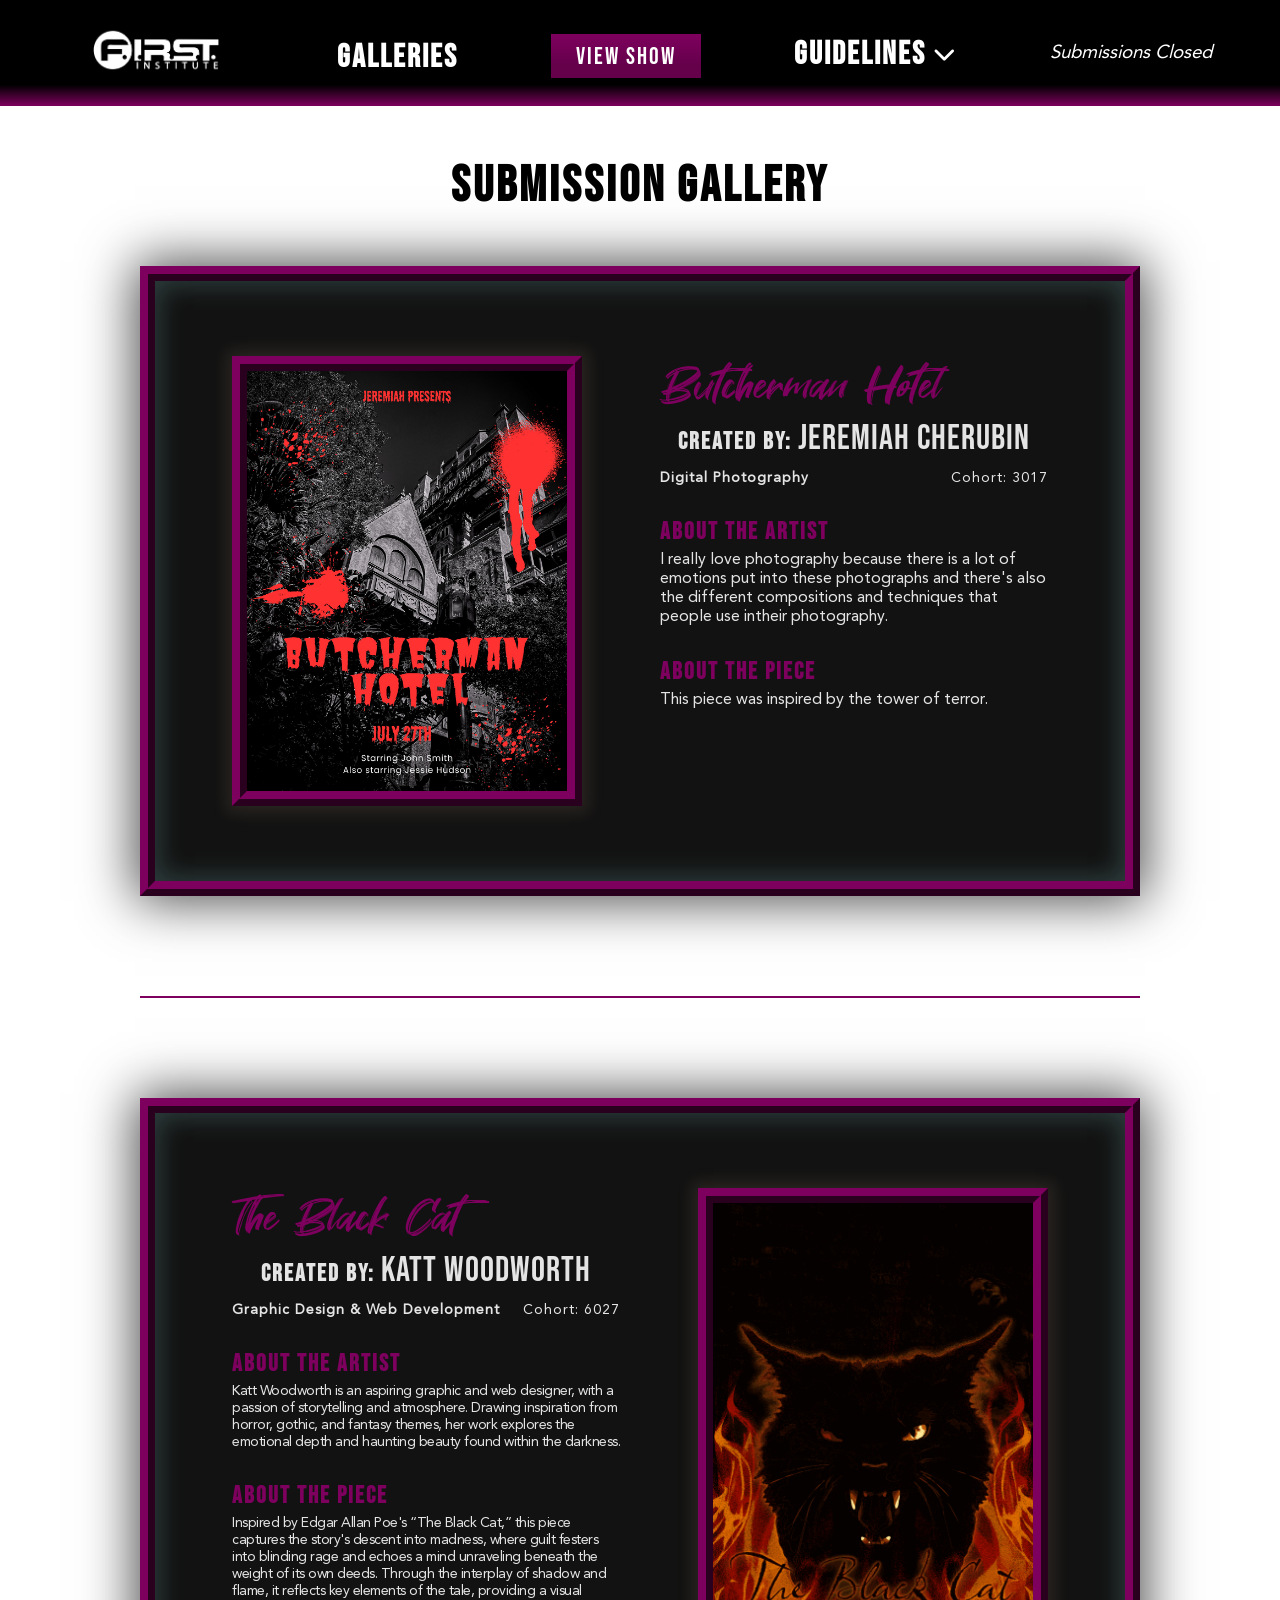
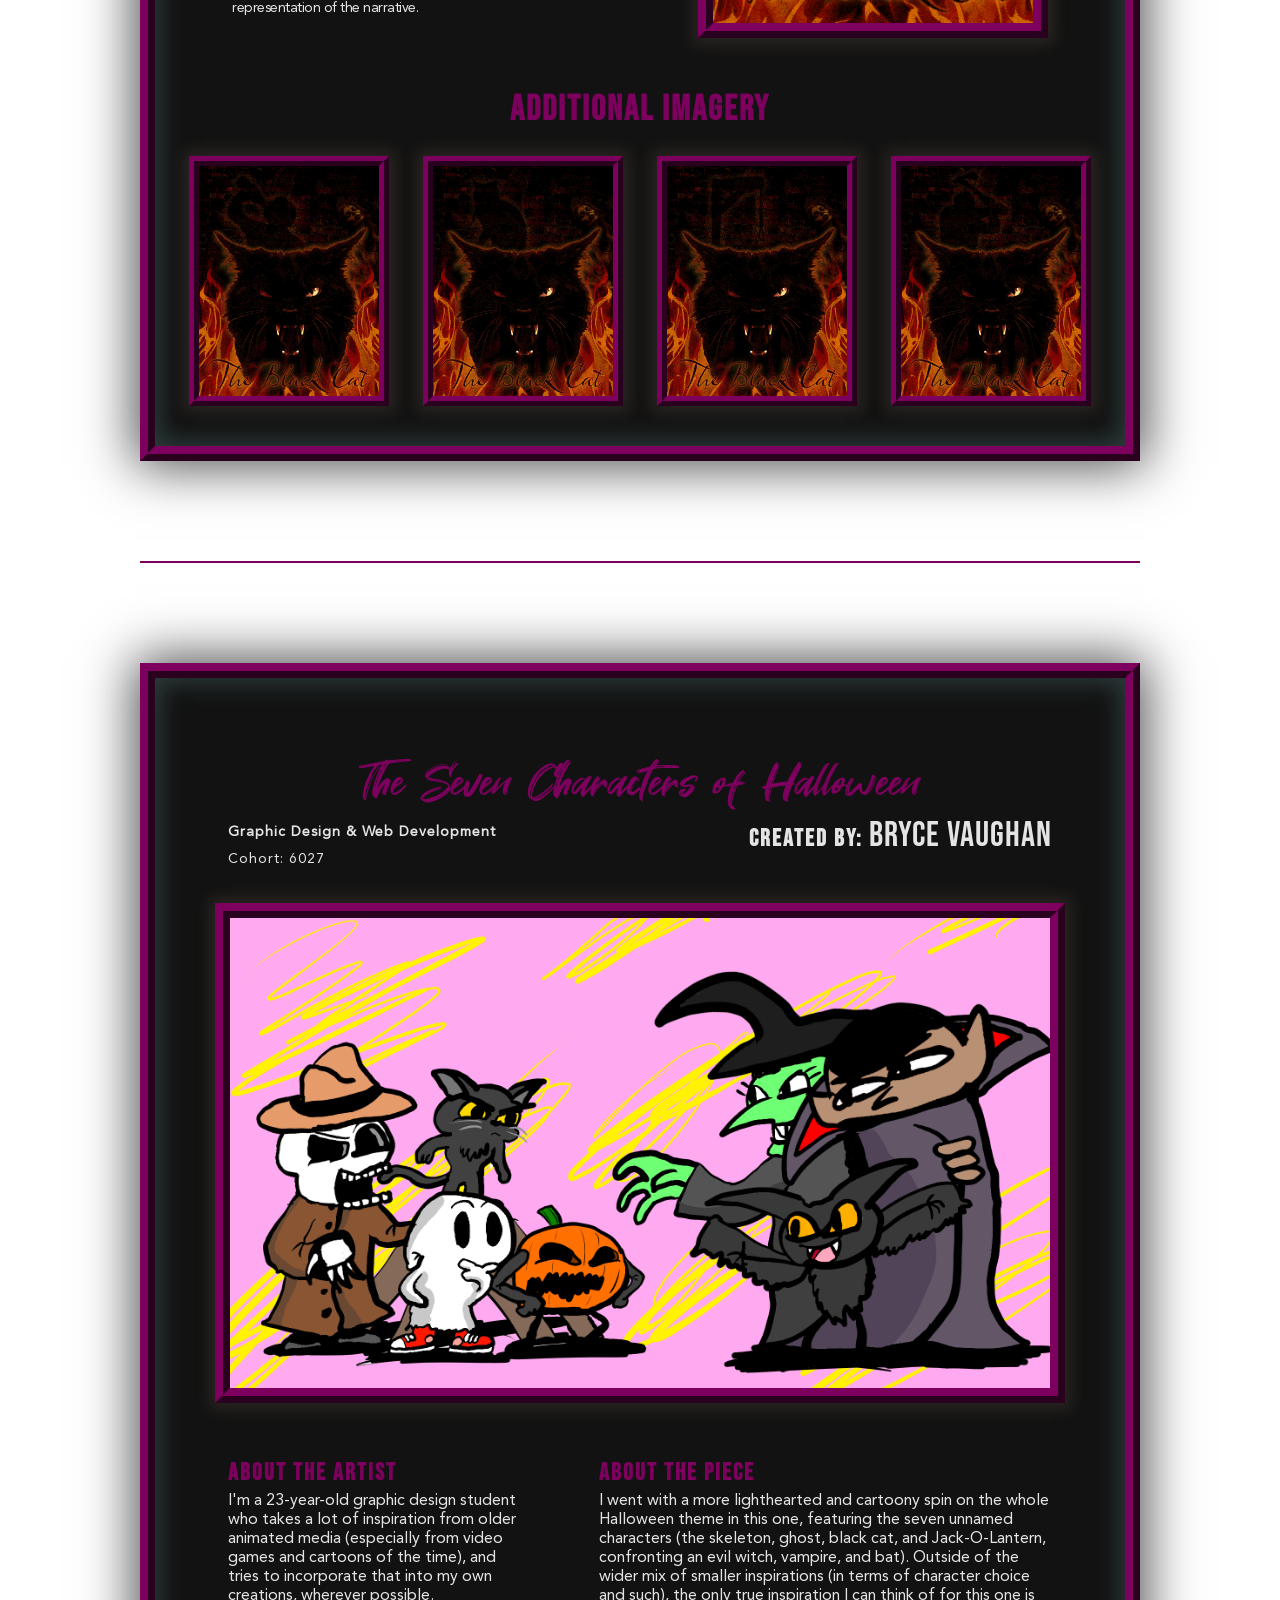
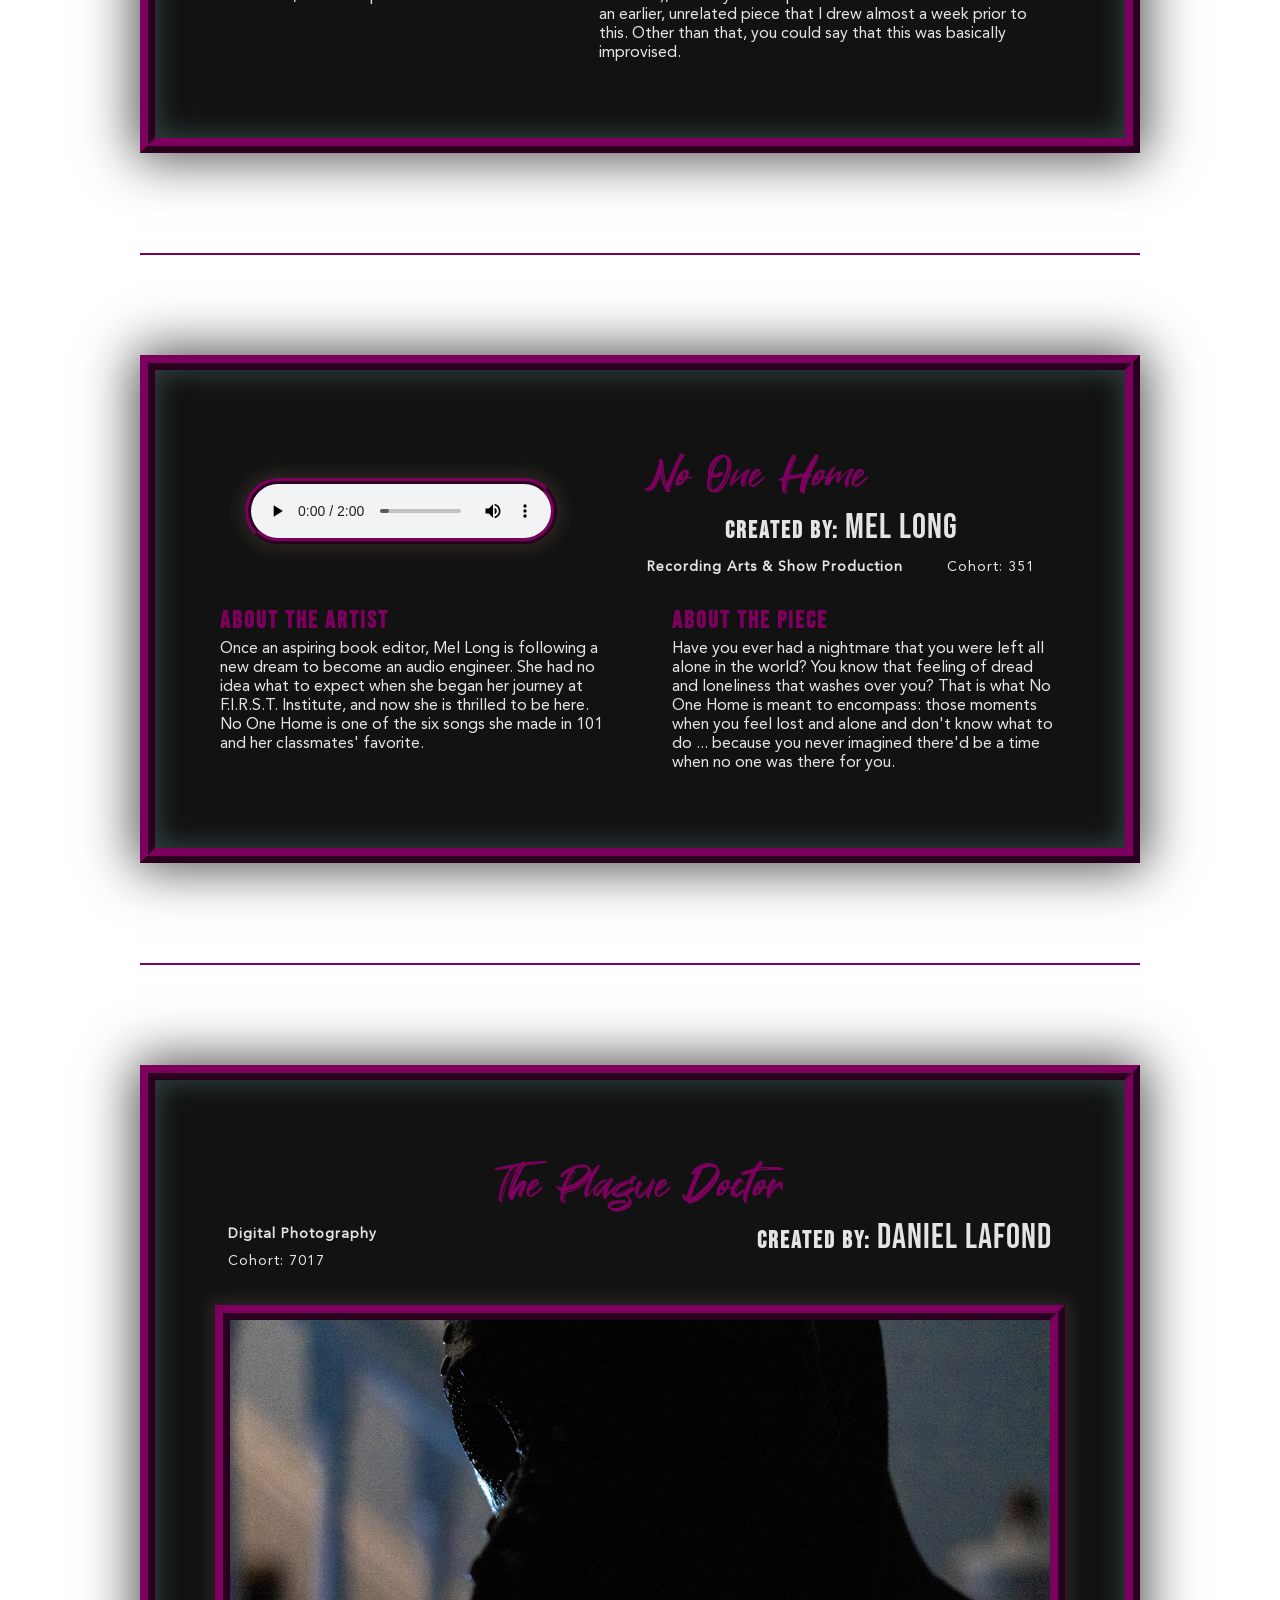
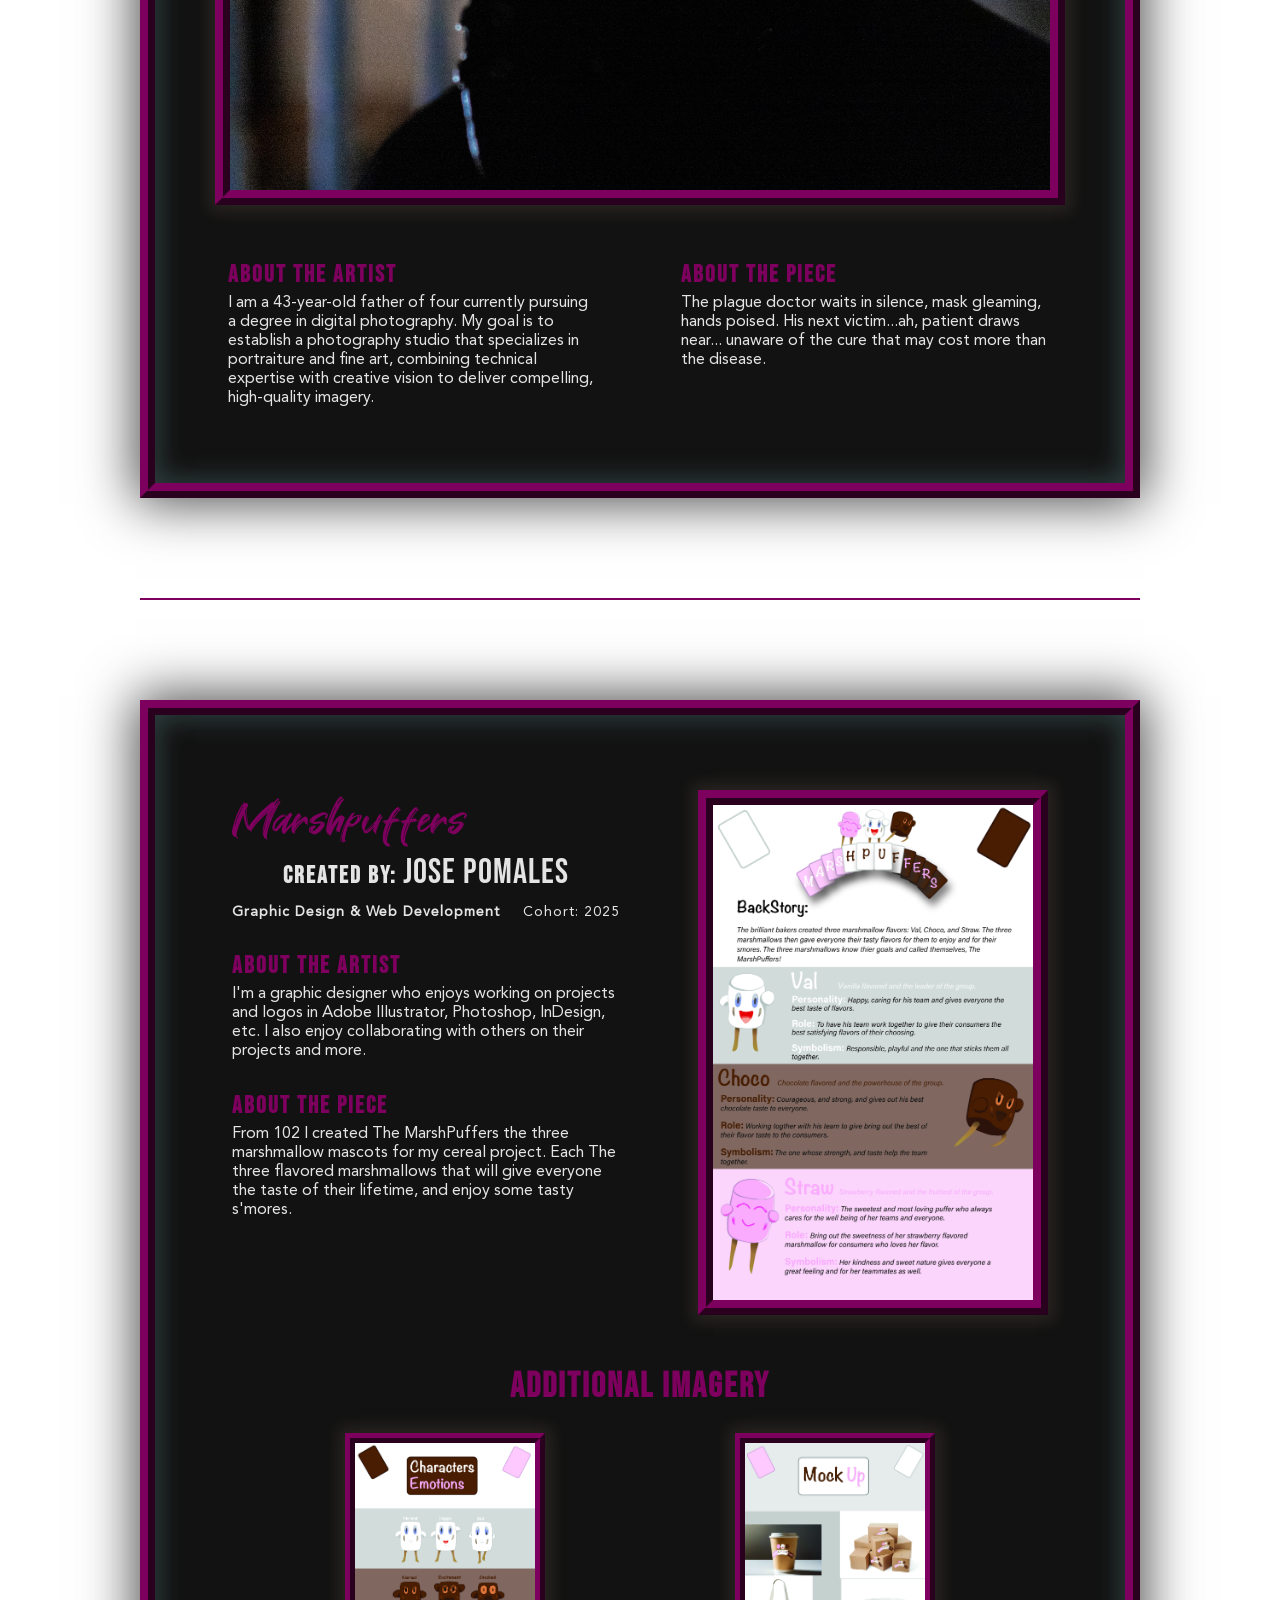
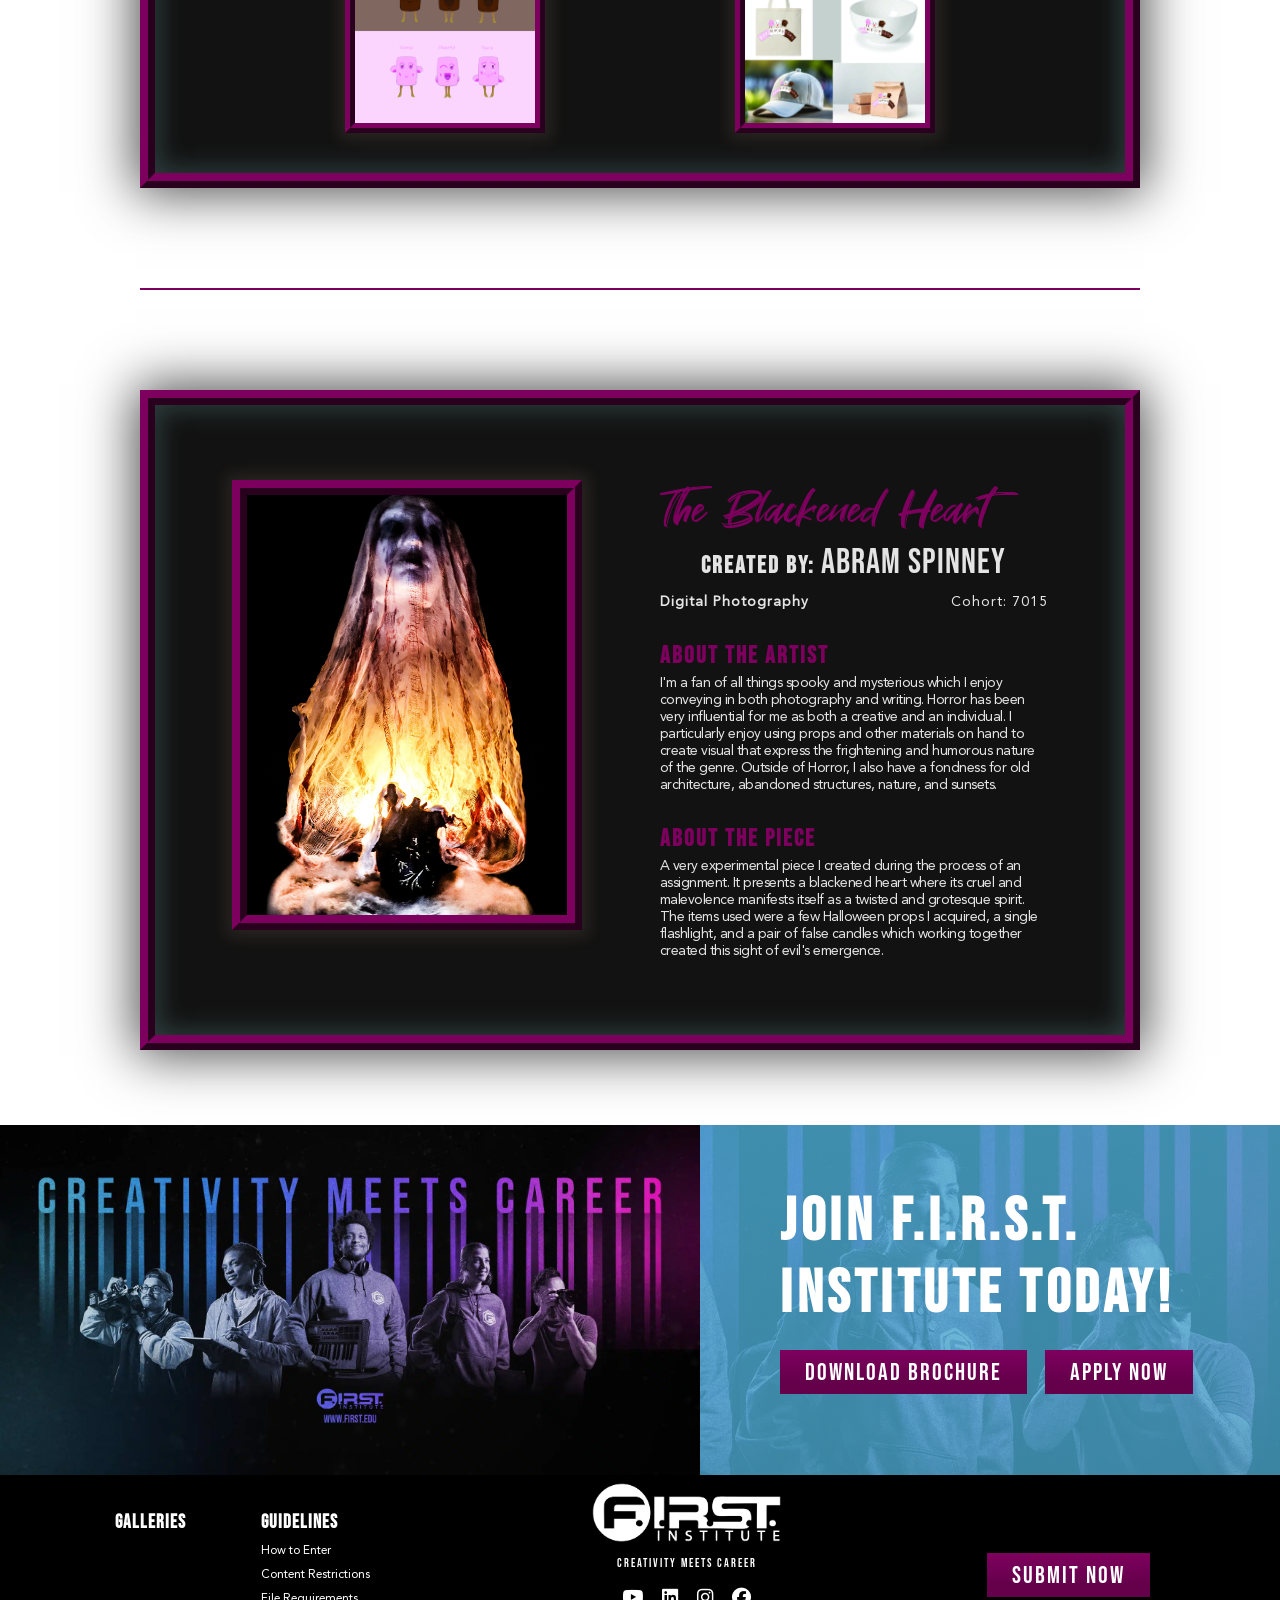
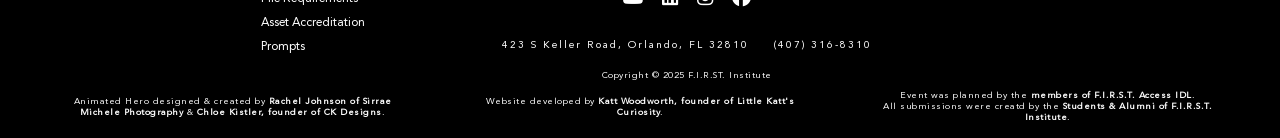
==== commit d438f518: "added submissions" ====
--- a/art-show-halloween-2025/demo-gal.html
+++ b/art-show-halloween-2025/demo-gal.html
@@ -447,6 +447,65 @@
 
                 <hr>
 
+                <div class="submission landscape">
+                    <div class="sub-info header">
+                        <h2>The Seven Characters of Halloween</h2>
+
+                        <div class="student-info">
+                            <div class="student-info">
+                                <h5 class="course">
+                                    Graphic Design & Web Development
+                                </h5>
+
+                                <h5>Cohort: 6027</h5>
+                            </div>
+
+                            <h3>Created by: <span>Bryce Vaughan</span></h3>
+                        </div>
+                    </div>
+                    
+                    <div class="sub-img-container landscape">
+                        <img
+                            class="galleryImage"
+                            src="images/submissions/the-seven-characters-of-halloween.PNG"
+                            alt="The Seven Characters of Halloween - Graphic Design Submission by Bryce Vaughan"
+                        >
+                    </div>
+
+                    <div class="sub-info container">
+                        <div class="student-info shorter">
+                            <h4>About the Artist</h4>
+
+                            <p>
+                                I'm a 23-year-old graphic design student who takes a 
+                                lot of inspiration from older animated media 
+                                (especially from video games and cartoons of the 
+                                time), and tries to incorporate that into my own 
+                                creations, wherever possible.
+                            </p>
+                        </div>
+
+                        <div class="student-info longer">
+                            <h4>About the Piece</h4>
+
+                            <p>
+                                I went with a more lighthearted and cartoony spin on 
+                                the whole Halloween theme in this one, featuring the 
+                                seven unnamed characters (the skeleton, ghost, black 
+                                cat, and Jack-O-Lantern, confronting an evil witch, 
+                                vampire, and bat). Outside of the wider mix of 
+                                smaller inspirations (in terms of character choice 
+                                and such), the only true inspiration I can think of 
+                                for this one is an earlier, unrelated piece that I 
+                                drew almost a week prior to this. Other than that, 
+                                you could say that this was basically improvised.
+                            </p>
+                        </div>
+                    </div>
+                </div>
+
+                <hr>
+
                 <div class="submission audio">
                     <div class="audio-sub-container">
                         <div class="sub-aud-container ">
@@ -499,6 +558,62 @@
                                 you feel lost and alone and don't know what to do 
                                 ... because you never imagined there'd be a time 
                                 when no one was there for you.
+                            </p>
+                        </div>
+                    </div>
+                </div>
+
+                <hr>
+
+                <div class="submission landscape">
+                    <div class="sub-info header">
+                        <h2>The Plague Doctor</h2>
+
+                        <div class="student-info">
+                            <div class="student-info">
+                                <h5 class="course">
+                                    Digital Photography
+                                </h5>
+
+                                <h5>Cohort: 7017</h5>
+                            </div>
+
+                            <h3>Created by: <span>Daniel LaFond</span></h3>
+                        </div>
+                    </div>
+                    
+                    <div class="sub-img-container landscape">
+                        <img
+                            class="galleryImage"
+                            src="images/submissions/the-plague-doctor.jpg"
+                            alt="The Plague Doctor - Photography Submission by Daniel LaFond"
+                        >
+                    </div>
+
+                    <div class="sub-info container">
+                        <div class="student-info">
+                            <h4>About the Artist</h4>
+
+                            <p>
+                                I am a 43-year-old father of four currently 
+                                pursuing a degree in digital photography. My 
+                                goal is to establish a photography studio that 
+                                specializes in portraiture and fine art, 
+                                combining technical expertise with creative 
+                                vision to deliver compelling, high-quality 
+                                imagery.
+                            </p>
+                        </div>
+
+                        <div class="student-info">
+                            <h4>About the Piece</h4>
+
+                            <p>
+                                The plague doctor waits in silence, mask 
+                                gleaming, hands poised. His next victim...ah, 
+                                patient draws near... unaware of the cure that 
+                                may cost more than the disease.
+
                             </p>
                         </div>
                     </div>
--- a/art-show-halloween-2025/css/style.css
+++ b/art-show-halloween-2025/css/style.css
@@ -955,6 +955,48 @@
     width: 40%;
 }
 
+#main-content .submission.landscape .sub-img-container {
+    width: 850px;
+    height: 500px;
+    margin: 0 auto;
+}
+
+#main-content .submission .sub-info.header {
+    width: 85%;
+    margin: 0 auto 35px;
+    text-align: center;
+}
+
+#main-content .submission .sub-info.header .student-info .student-info {
+    display: block;
+    text-align: start;
+}
+
+#main-content .submission .sub-info.container {
+    display: flex;
+    width: 85%;
+    margin: 0 auto;
+    justify-content: space-between;
+}
+
+#main-content .submission .sub-info.container .student-info {
+    display: block;
+    width: 45%;
+    margin-top: 25px;
+}
+
+#main-content .submission .sub-info.container .student-info.longer {
+    width: 55%;
+}
+
+#main-content .submission .sub-info.container .student-info.shorter {
+    width: 35%;
+}
+
+#main-content .submission.landscape {
+    display: block;
+}
+
 #main-content .submission .sub-img-container img {
     width: 100%;
     height: 100%;
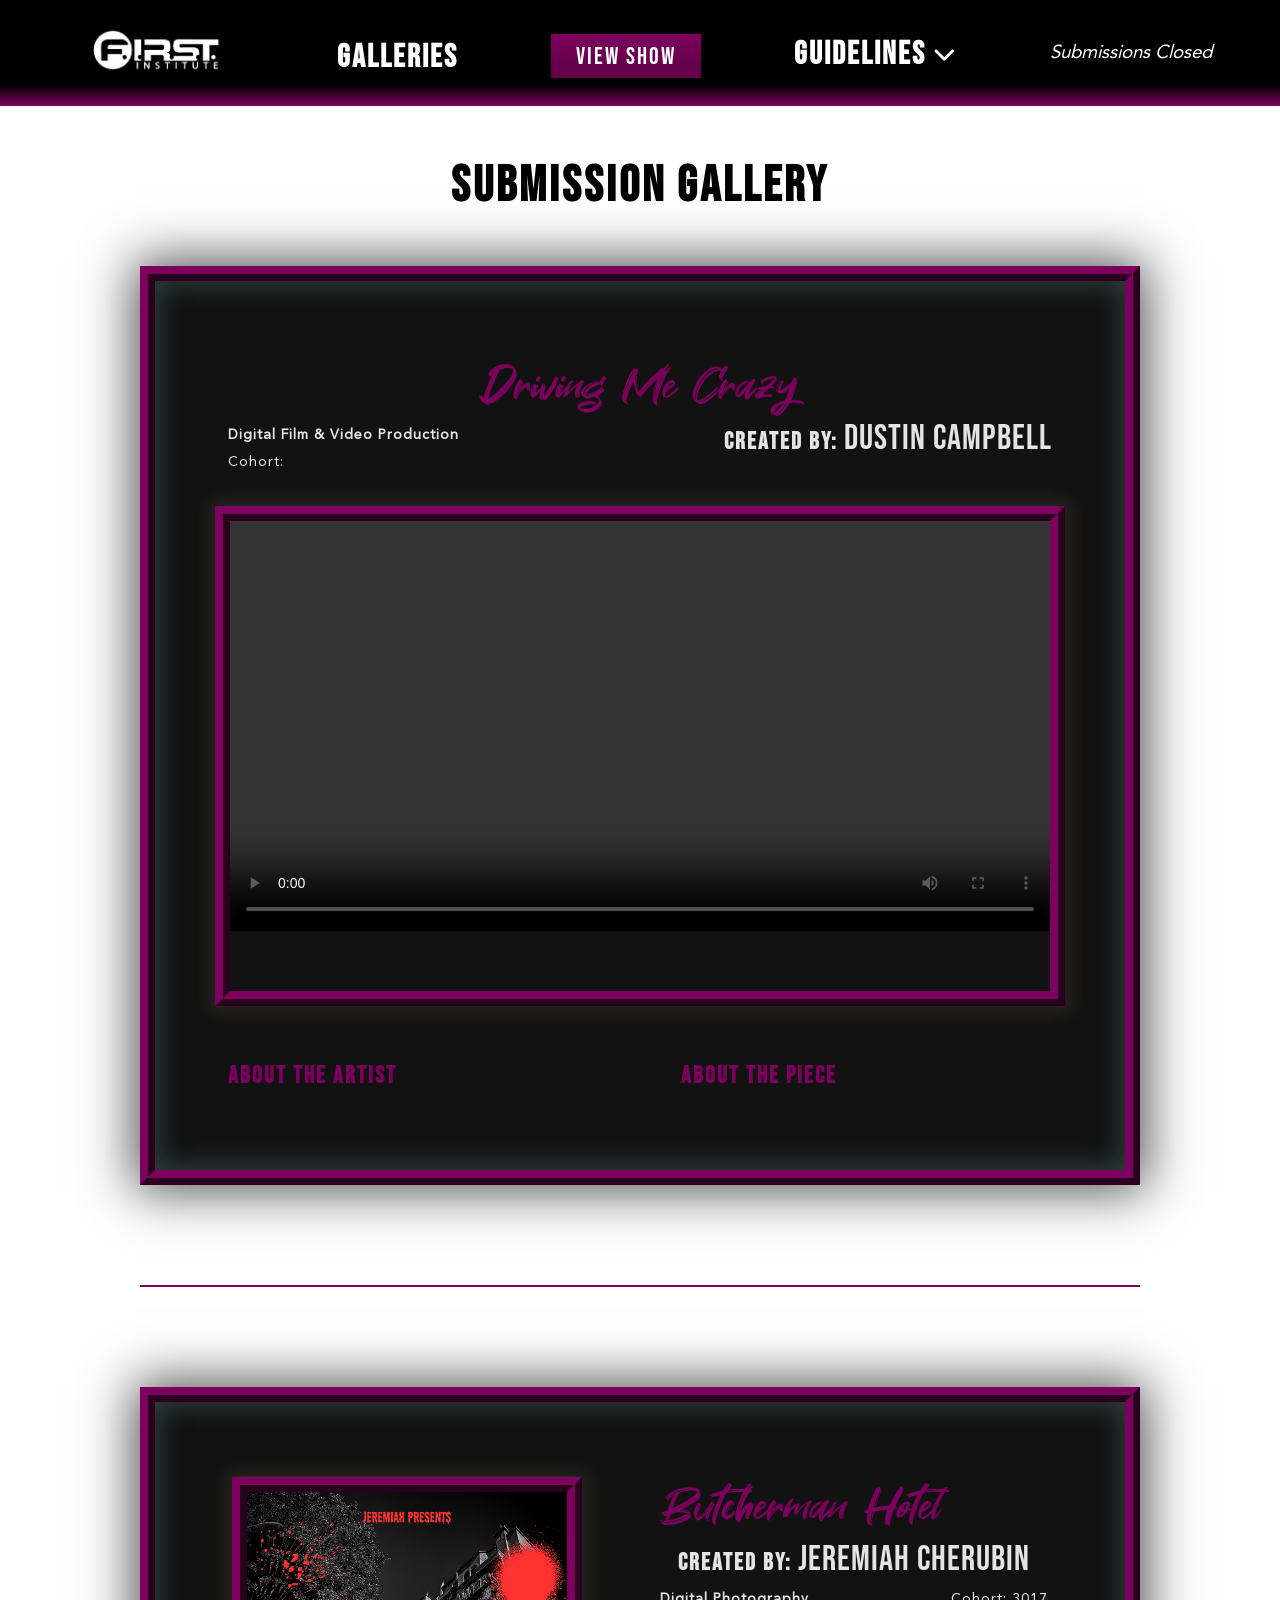
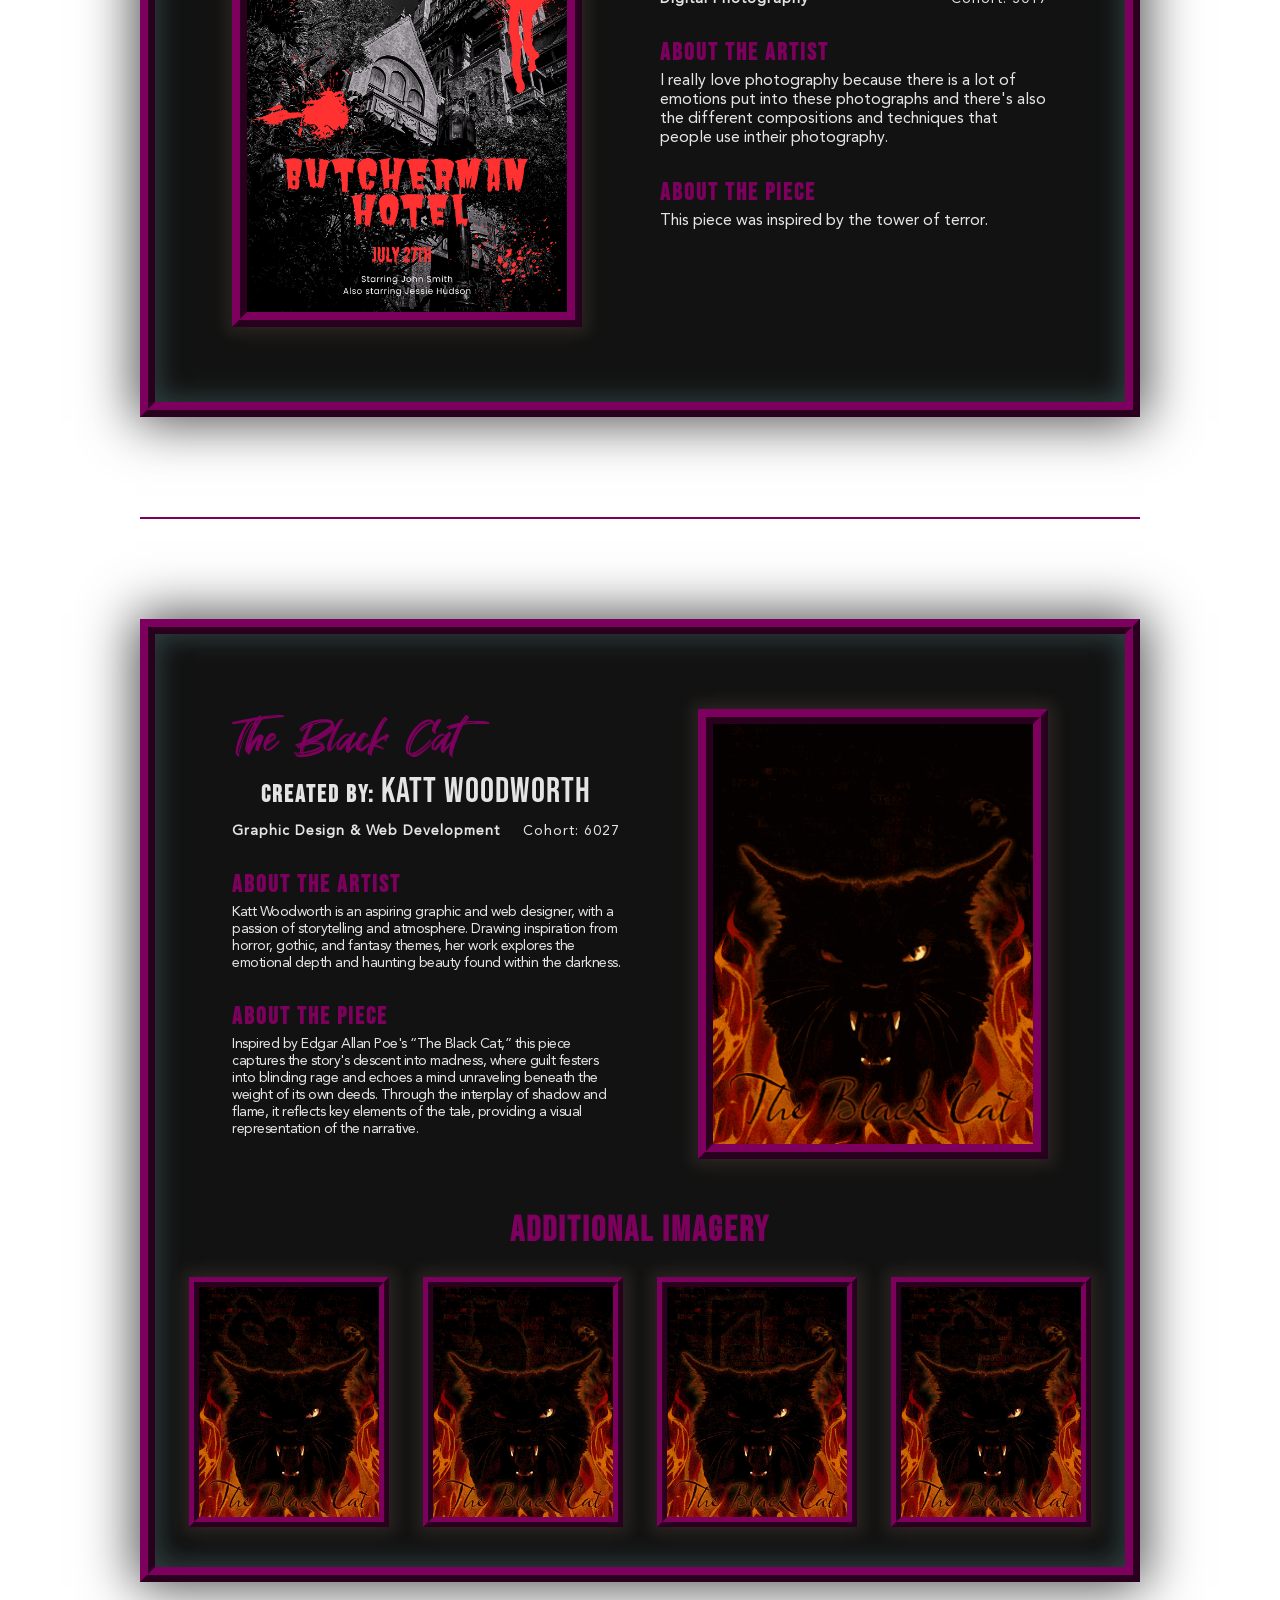
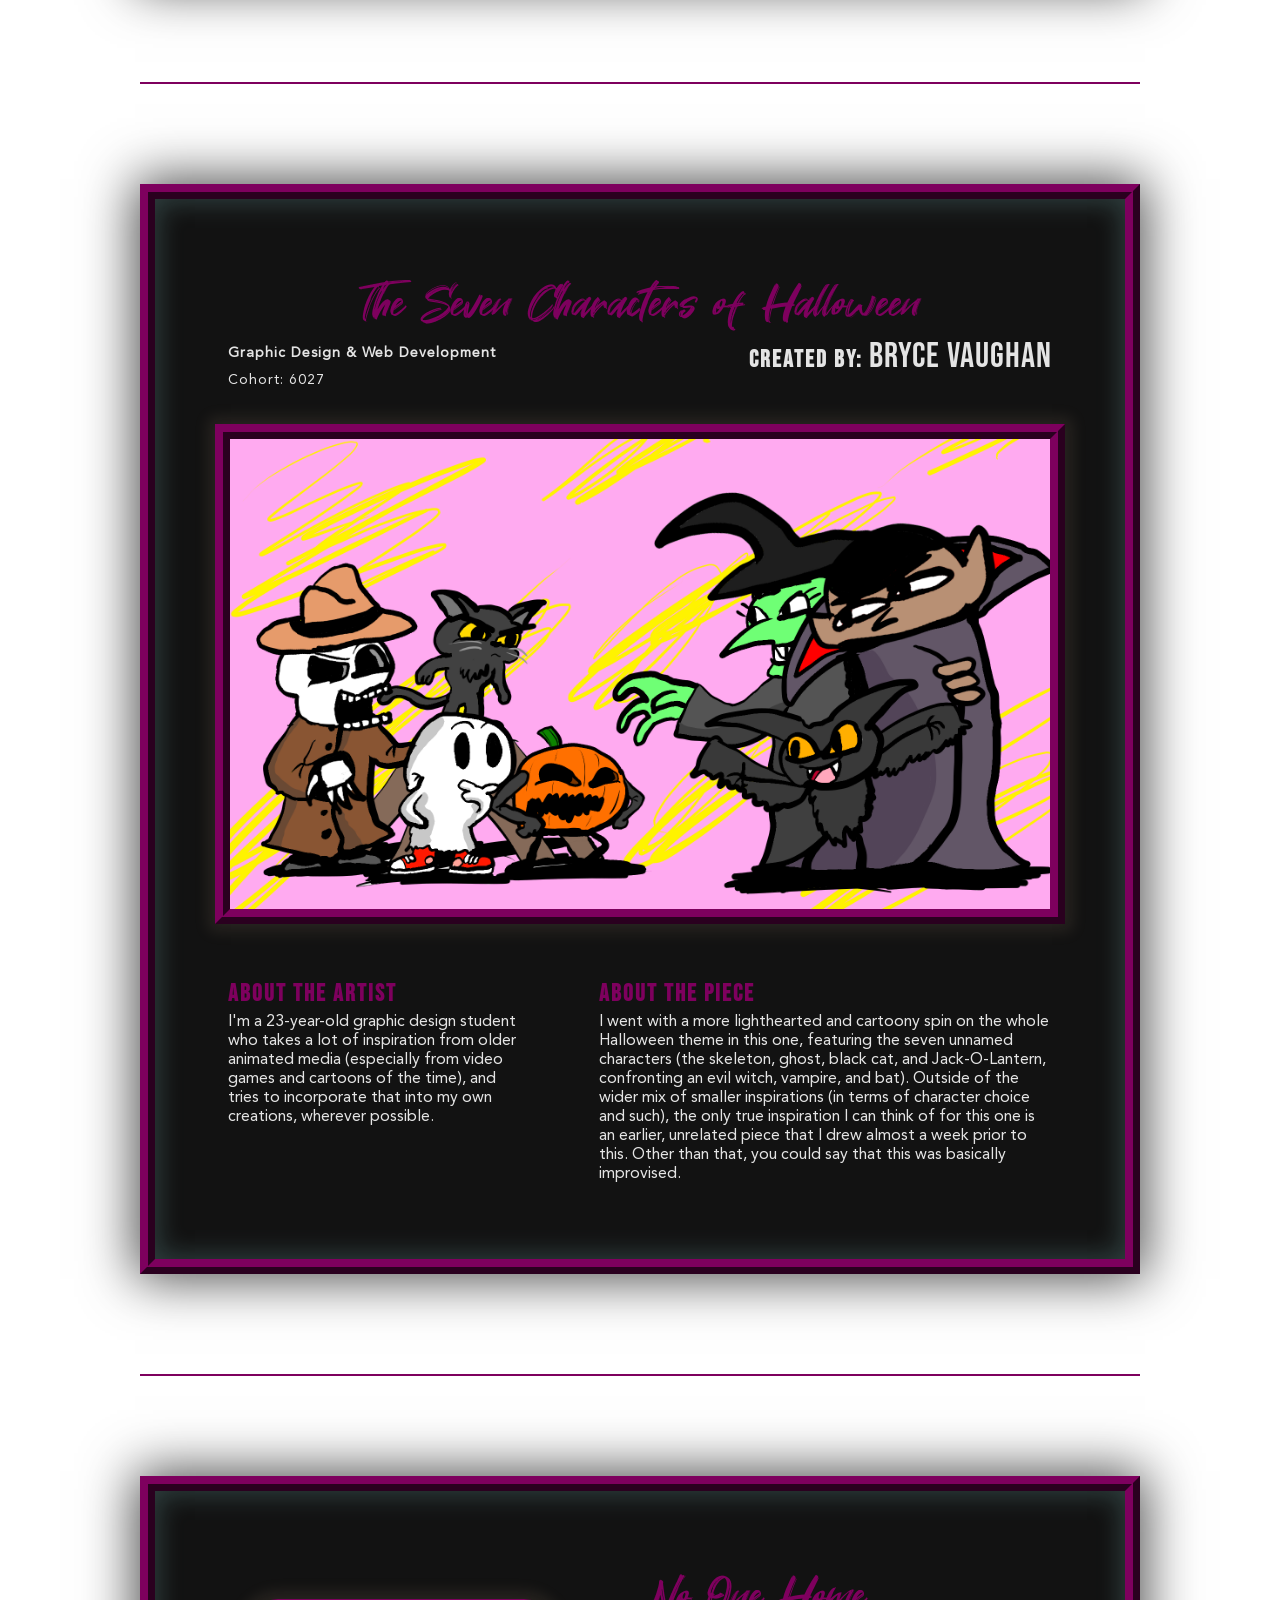
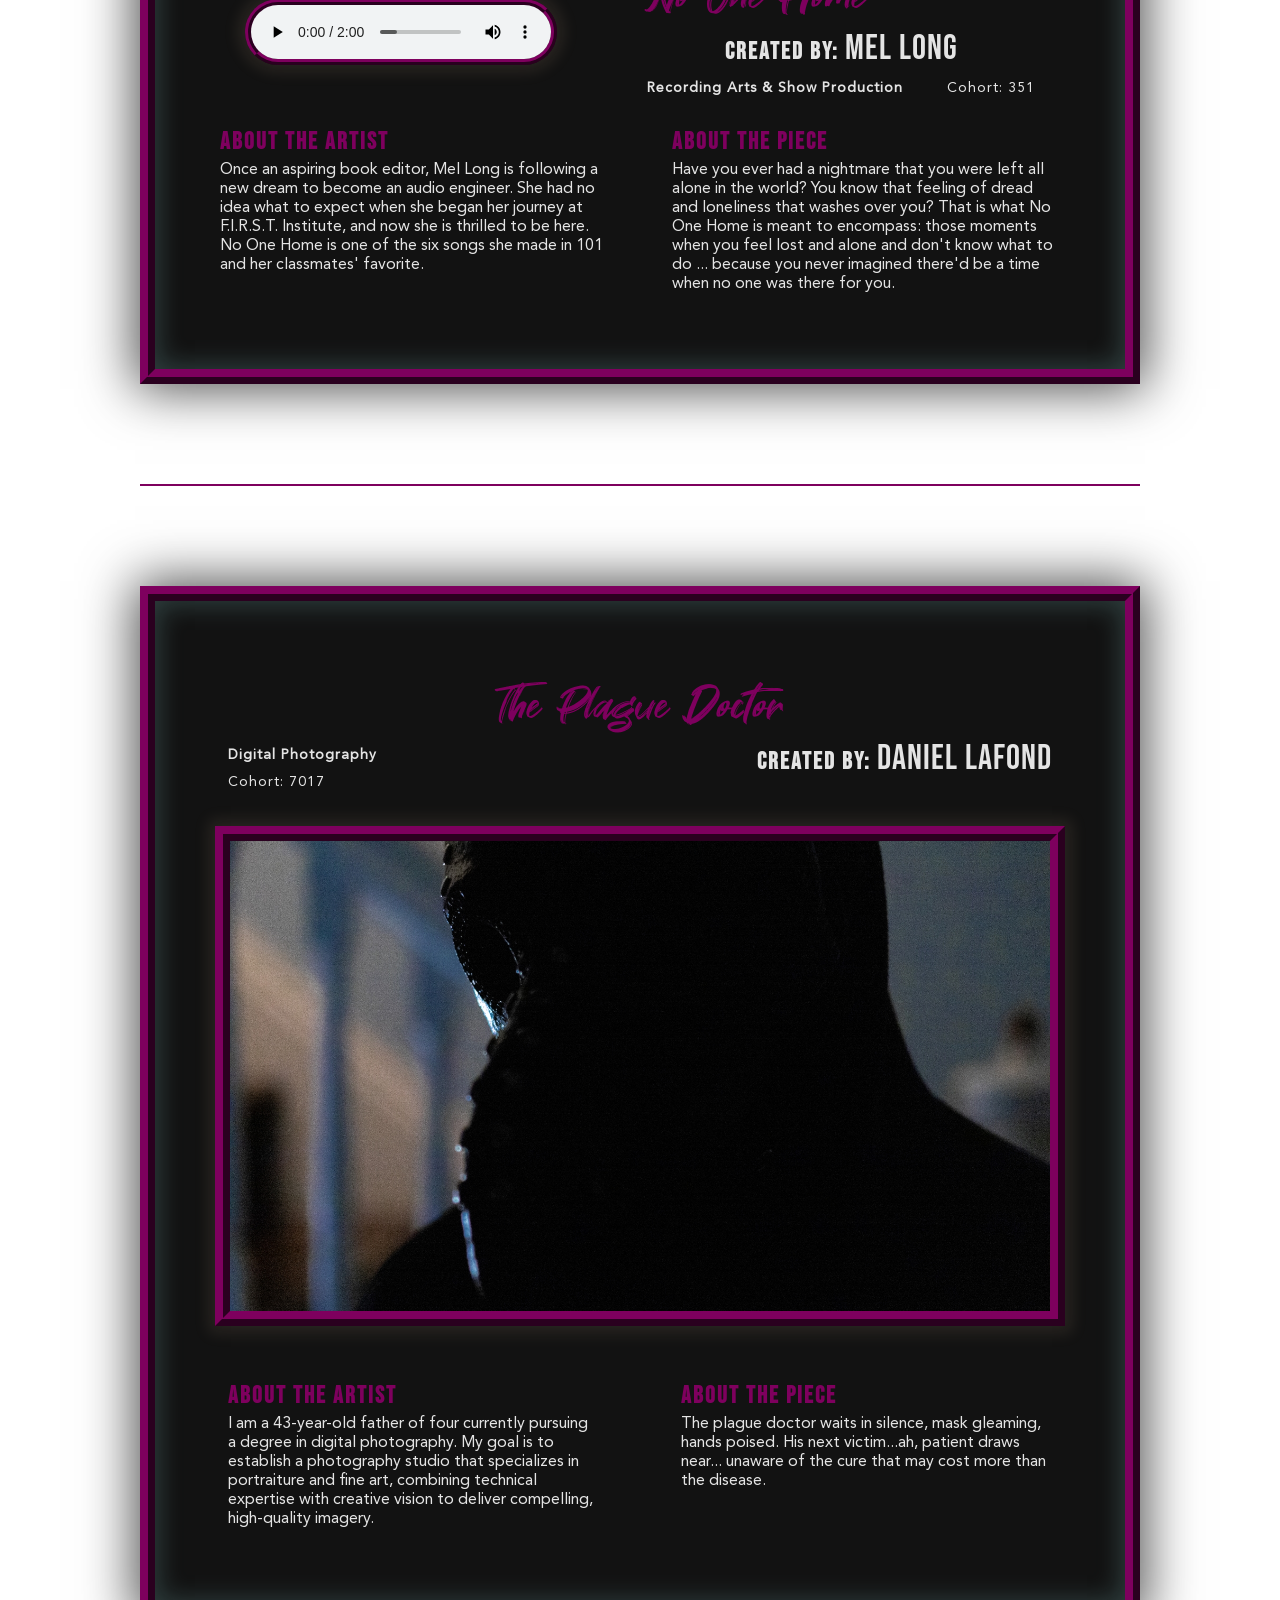
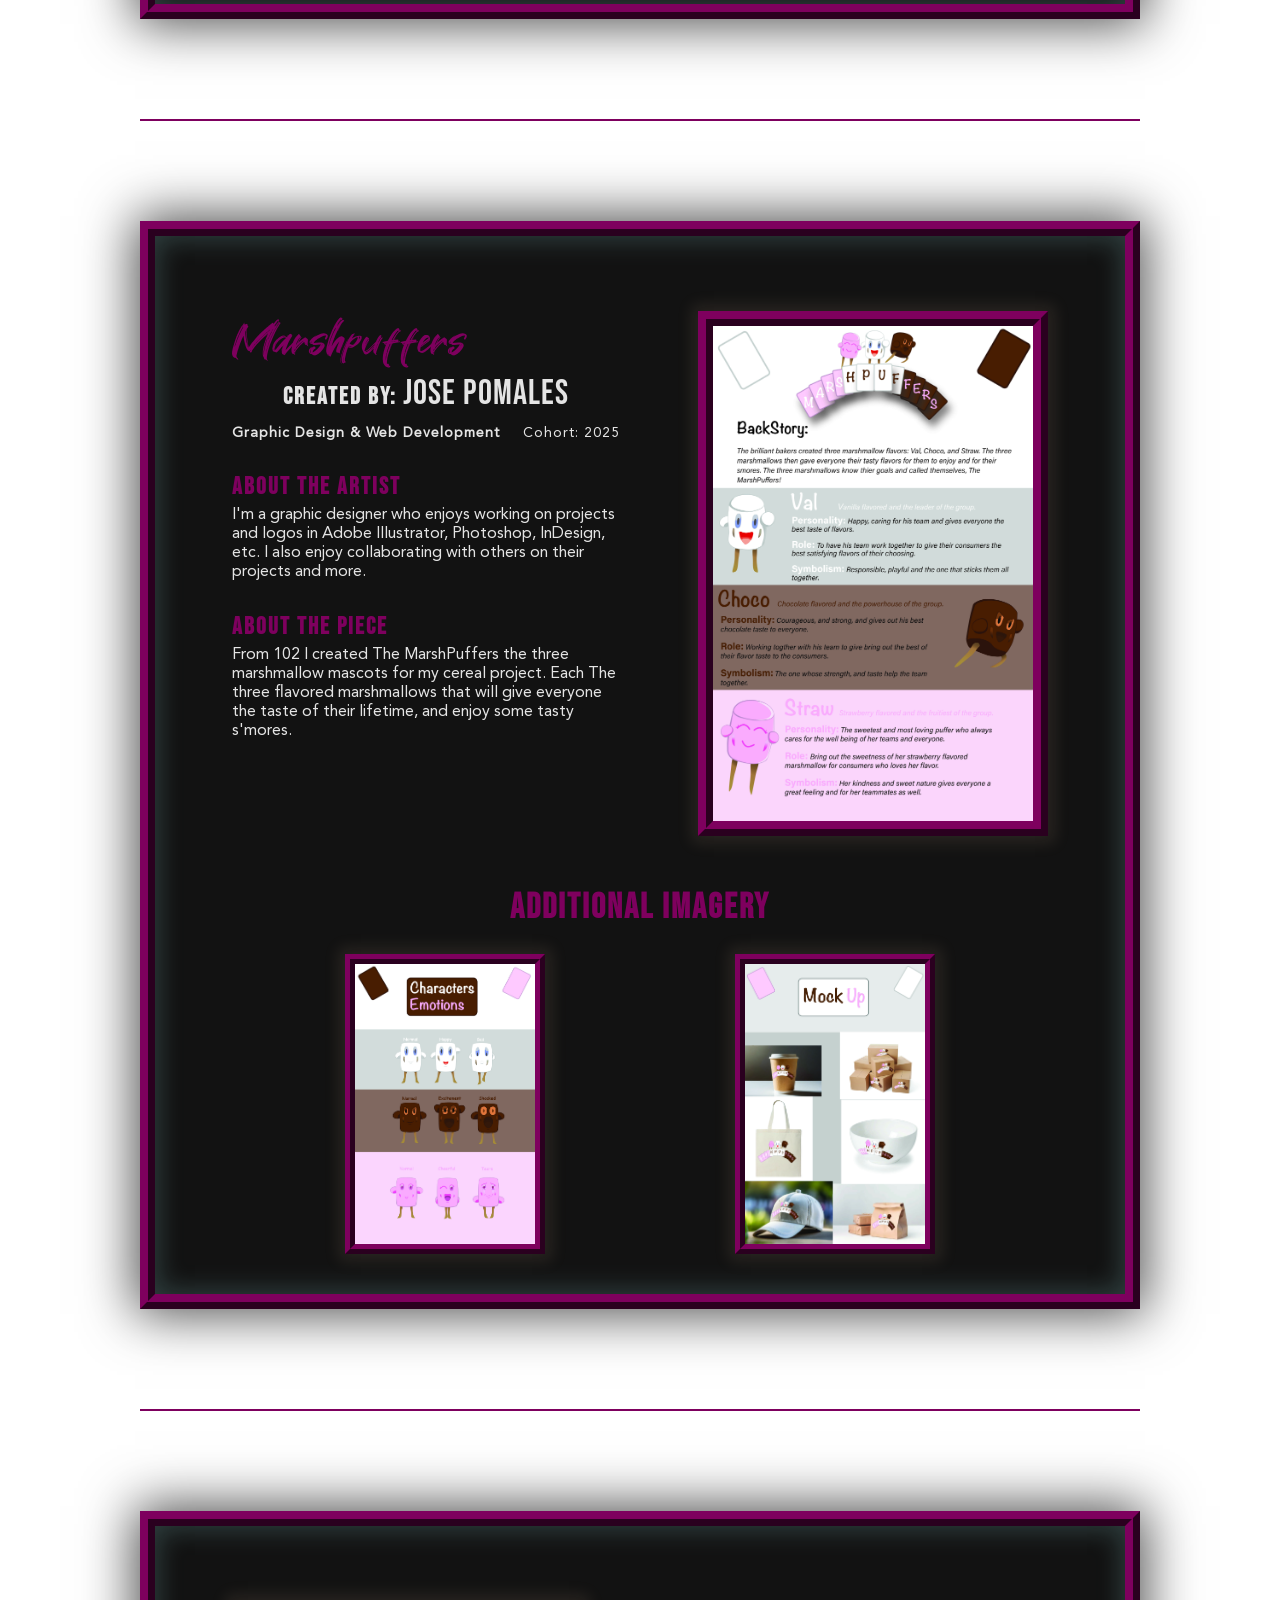
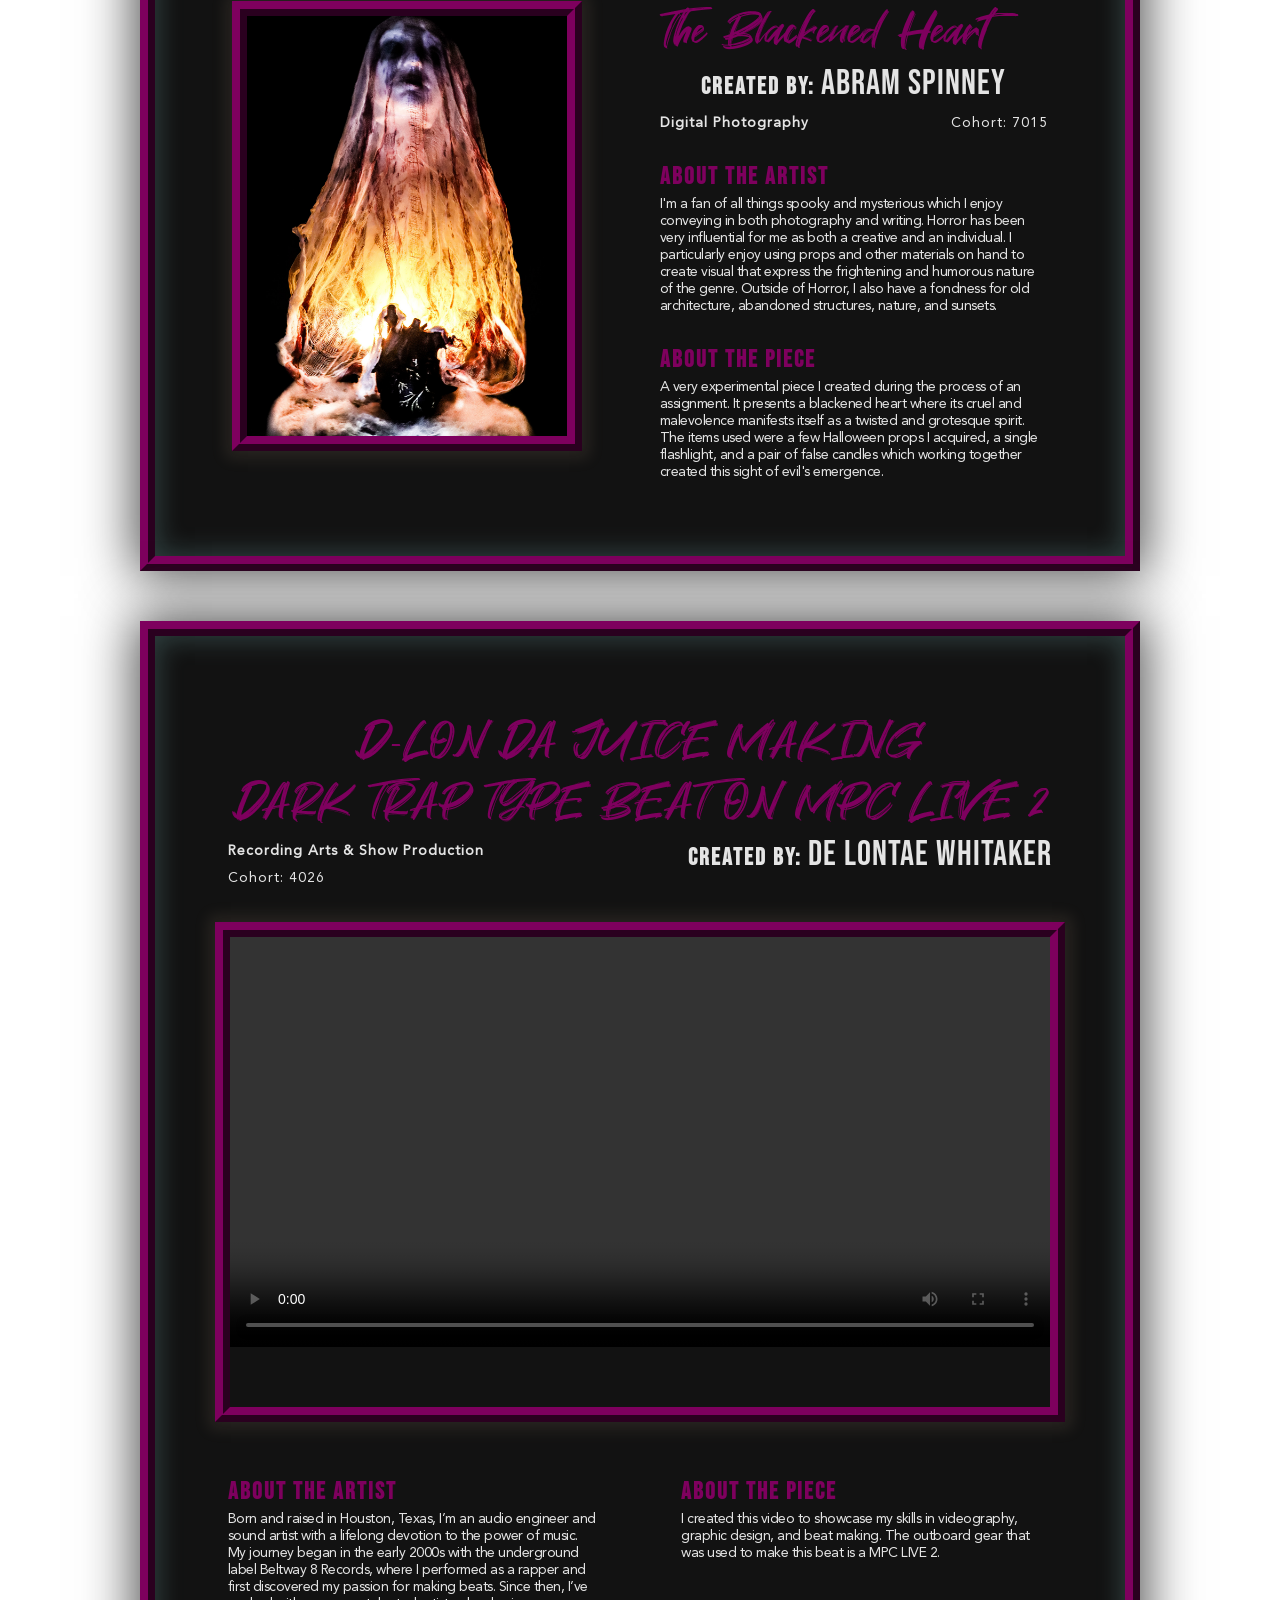
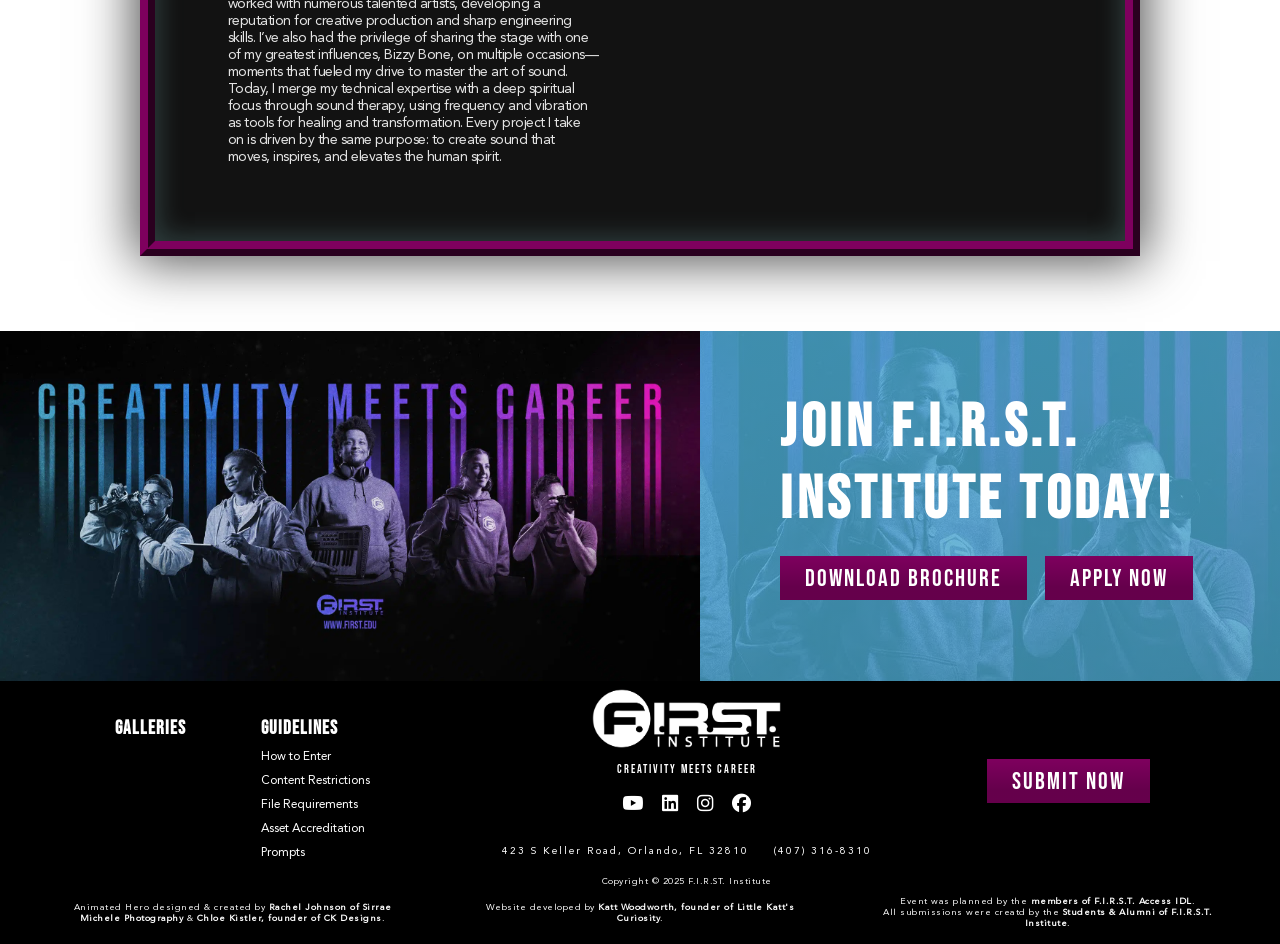
==== commit b0f9030c: "vidsubmission" ====
--- a/art-show-halloween-2025/demo-gal.html
+++ b/art-show-halloween-2025/demo-gal.html
@@ -321,6 +321,54 @@
             <h1>Submission Gallery</h1>
 
             <div id="submission-gallery">
+                <div class="submission video landscape">
+                    <div class="sub-info header">
+                        <h2>Driving Me Crazy</h2>
+
+                        <div class="student-info">
+                            <div class="student-info">
+                                <h5 class="course">
+                                    Digital Film & Video Production
+                                </h5>
+
+                                <h5>Cohort: </h5>
+                            </div>
+
+                            <h3>Created by: <span>Dustin Campbell</span></h3>
+                        </div>
+                    </div>
+                    
+                    <div class="sub-vid-container">
+                        <video controls
+                            class="galleryVideo"
+                            src="video-submissions/Driving-Me-Crazy-Final-Version_compressed.mp4"
+                            alt="Driving Me Crazy - Film Submission by Dustin Campbell"
+                        >
+                            Sorry, your browser doesn't support the <video> tag
+                        </video>
+                    </div>
+
+                    <div class="sub-info container">
+                        <div class="student-info">
+                            <h4>About the Artist</h4>
+
+                            <p>
+                                
+                            </p>
+                        </div>
+
+                        <div class="student-info">
+                            <h4>About the Piece</h4>
+
+                            <p>
+                                
+                            </p>
+                        </div>
+                    </div>
+                </div>
+
+                <hr>
+
                 <div class="submission">
                     <div class="sub-img-container ">
                         <img
@@ -736,6 +784,77 @@
                             working together created this sight of evil's 
                             emergence.
                         </p>
+                    </div>
+                </div>
+
+                <div class="submission video landscape">
+                    <div class="sub-info header">
+                        <h2>
+                            D-LON DA JUICE MAKING <br> DARK TRAP TYPE BEAT ON 
+                            MPC LIVE 2 
+                        </h2>
+
+                        <div class="student-info">
+                            <div class="student-info">
+                                <h5 class="course">
+                                    Recording Arts & Show Production
+                                </h5>
+
+                                <h5>Cohort: 4026</h5>
+                            </div>
+
+                            <h3>Created by: <span>De Lontae Whitaker</span></h3>
+                        </div>
+                    </div>
+                    
+                    <div class="sub-vid-container">
+                        <video controls
+                            class="galleryVideo"
+                            src="video-submissions/da-juice.mp4"
+                            alt="D-LON DA JUICE MAKING DARK TRAP TYPE BEAT ON MPC LIVE 2 - Recording Submission by De Lontae Whitaker"
+                        >
+                            Sorry, your browser doesn't support the <video> tag
+                        </video>
+                    </div>
+
+                    <div class="sub-info container">
+                        <div class="student-info">
+                            <h4>About the Artist</h4>
+
+                            <p class="longer p-too-long">
+                                Born and raised in Houston, Texas, I’m an audio 
+                                engineer and sound artist with a lifelong 
+                                devotion to the power of music. My journey began 
+                                in the early 2000s with the underground label 
+                                Beltway 8 Records, where I performed as a rapper 
+                                and first discovered my passion for making 
+                                beats. Since then, I’ve worked with numerous 
+                                talented artists, developing a reputation for 
+                                creative production and sharp engineering 
+                                skills. I’ve also had the privilege of sharing 
+                                the stage with one of my greatest influences, 
+                                Bizzy Bone, on multiple occasions—moments that 
+                                fueled my drive to master the art of sound. 
+                                Today, I merge my technical expertise with a 
+                                deep spiritual focus through sound therapy, 
+                                using frequency and vibration as tools for 
+                                healing and transformation. Every project I take 
+                                on is driven by the same purpose: to create 
+                                sound that moves, inspires, and elevates the 
+                                human spirit.
+                            </p>
+                        </div>
+
+                        <div class="student-info">
+                            <h4>About the Piece</h4>
+
+                            <p class="shorter p-too-long">
+                                I created this video to showcase my skills in 
+                                videography, graphic design, and beat making. 
+                                The outboard gear that was used to make this 
+                                beat is a MPC LIVE 2.
+                            </p>
+                        </div>
                     </div>
                 </div>
             </div>
--- a/art-show-halloween-2025/css/style.css
+++ b/art-show-halloween-2025/css/style.css
@@ -955,17 +955,32 @@
     width: 40%;
 }
 
-#main-content .submission.landscape .sub-img-container {
+#main-content .submission.landscape .sub-img-container{
     width: 850px;
     height: 500px;
     margin: 0 auto;
 }
 
+#main-content #submission-gallery .submission.video.landscape .sub-vid-container {
+    width: 850px;
+    height: 500px;
+    margin: 0 auto;
+    object-fit: cover;
+    border: 15px ridge #7e005e;
+    box-shadow: 0 0 15px 7.5px #ecc09d1a;
+    transition: .5s ease-in-out;
+}
+
+#main-content #submission-gallery .submission.video.landscape .sub-vid-container video {
+    width: 100%;
+}
+
 #main-content .submission .sub-info.header {
     width: 85%;
     margin: 0 auto 35px;
     text-align: center;
 }
+
 
 #main-content .submission .sub-info.header .student-info .student-info {
     display: block;
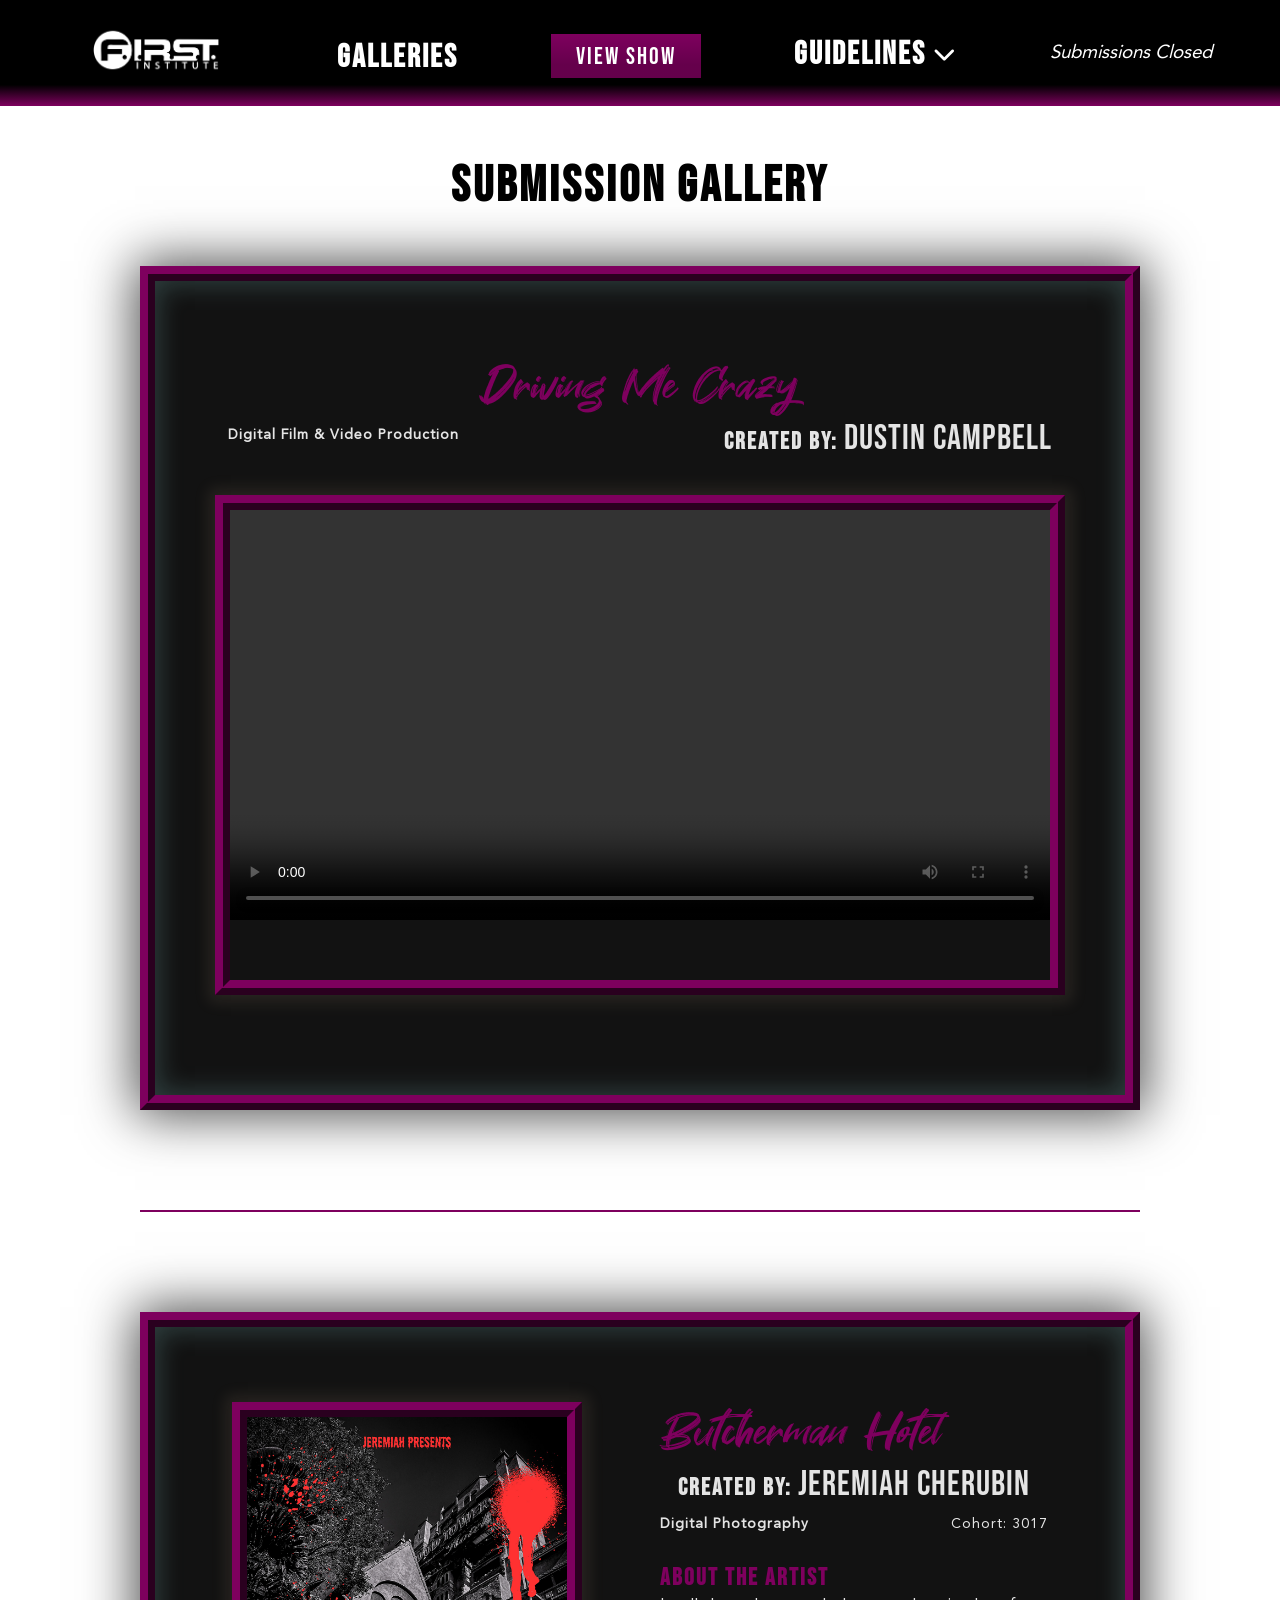
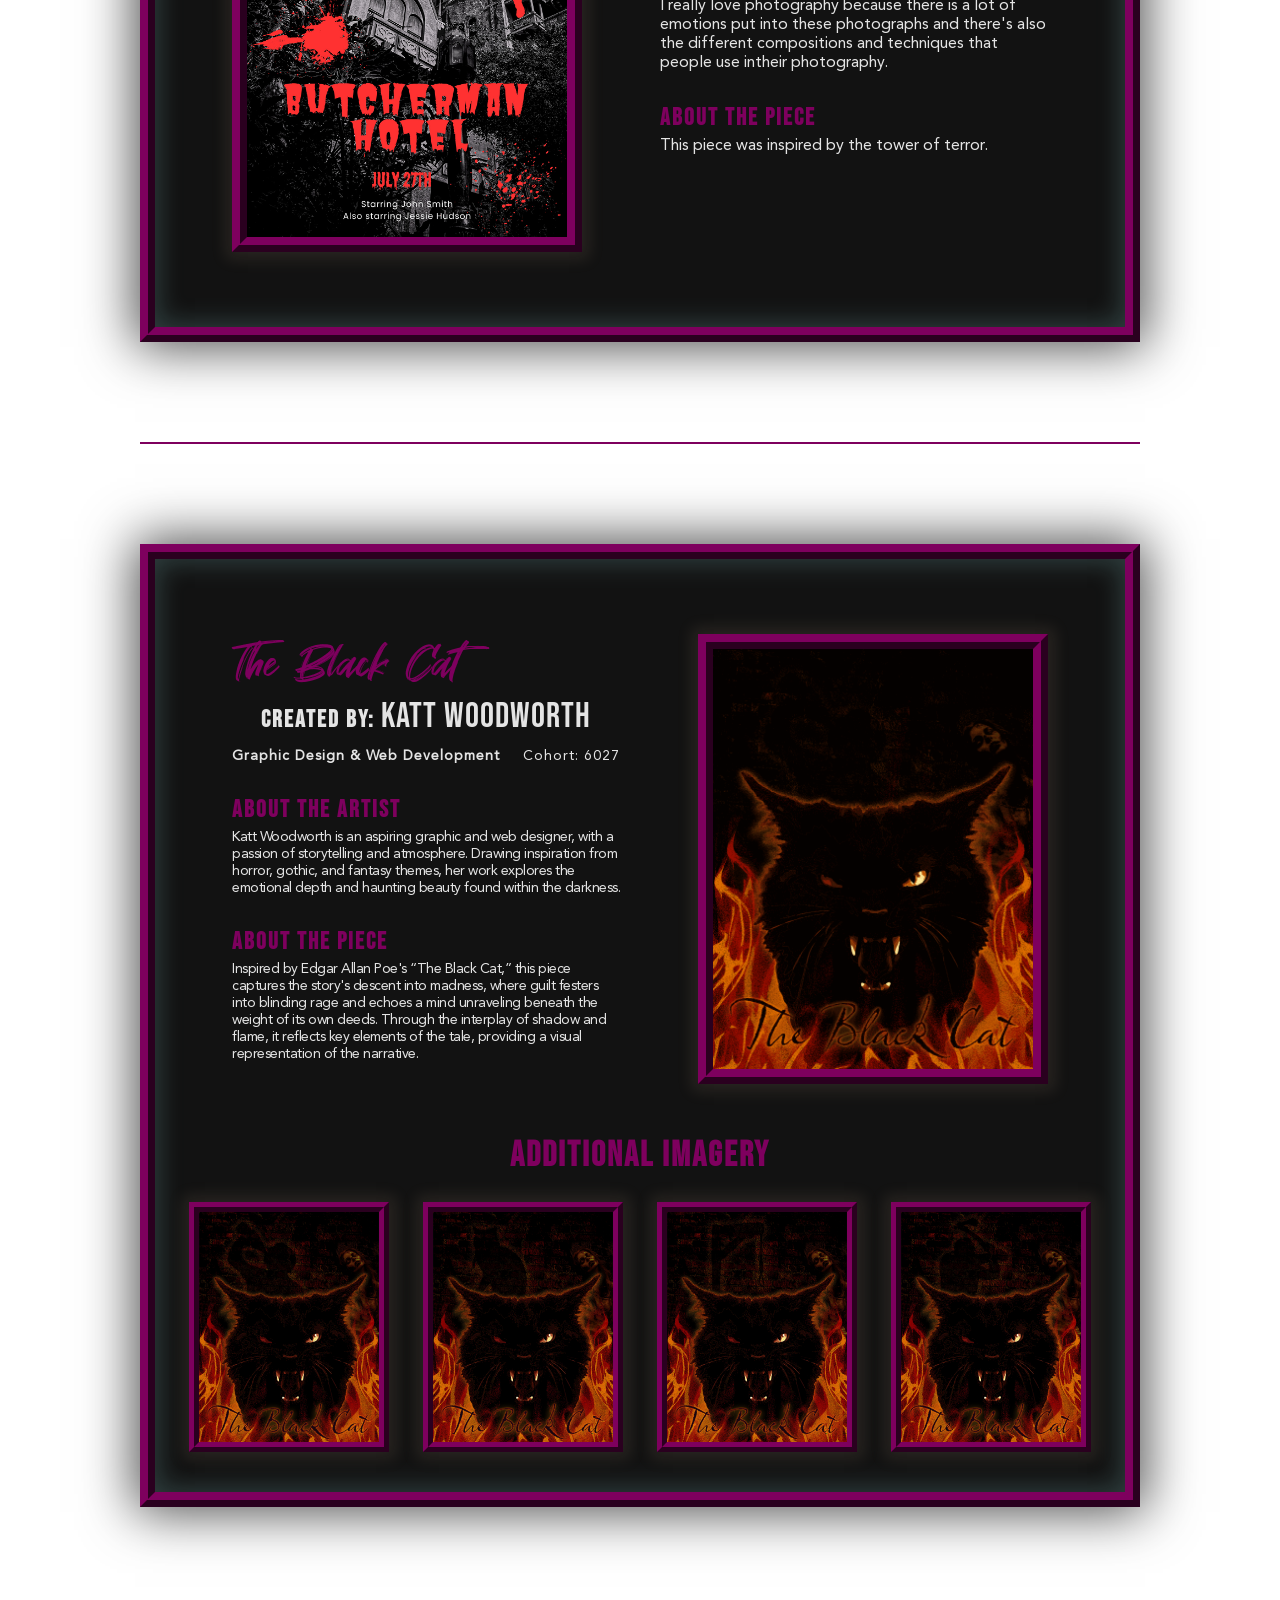
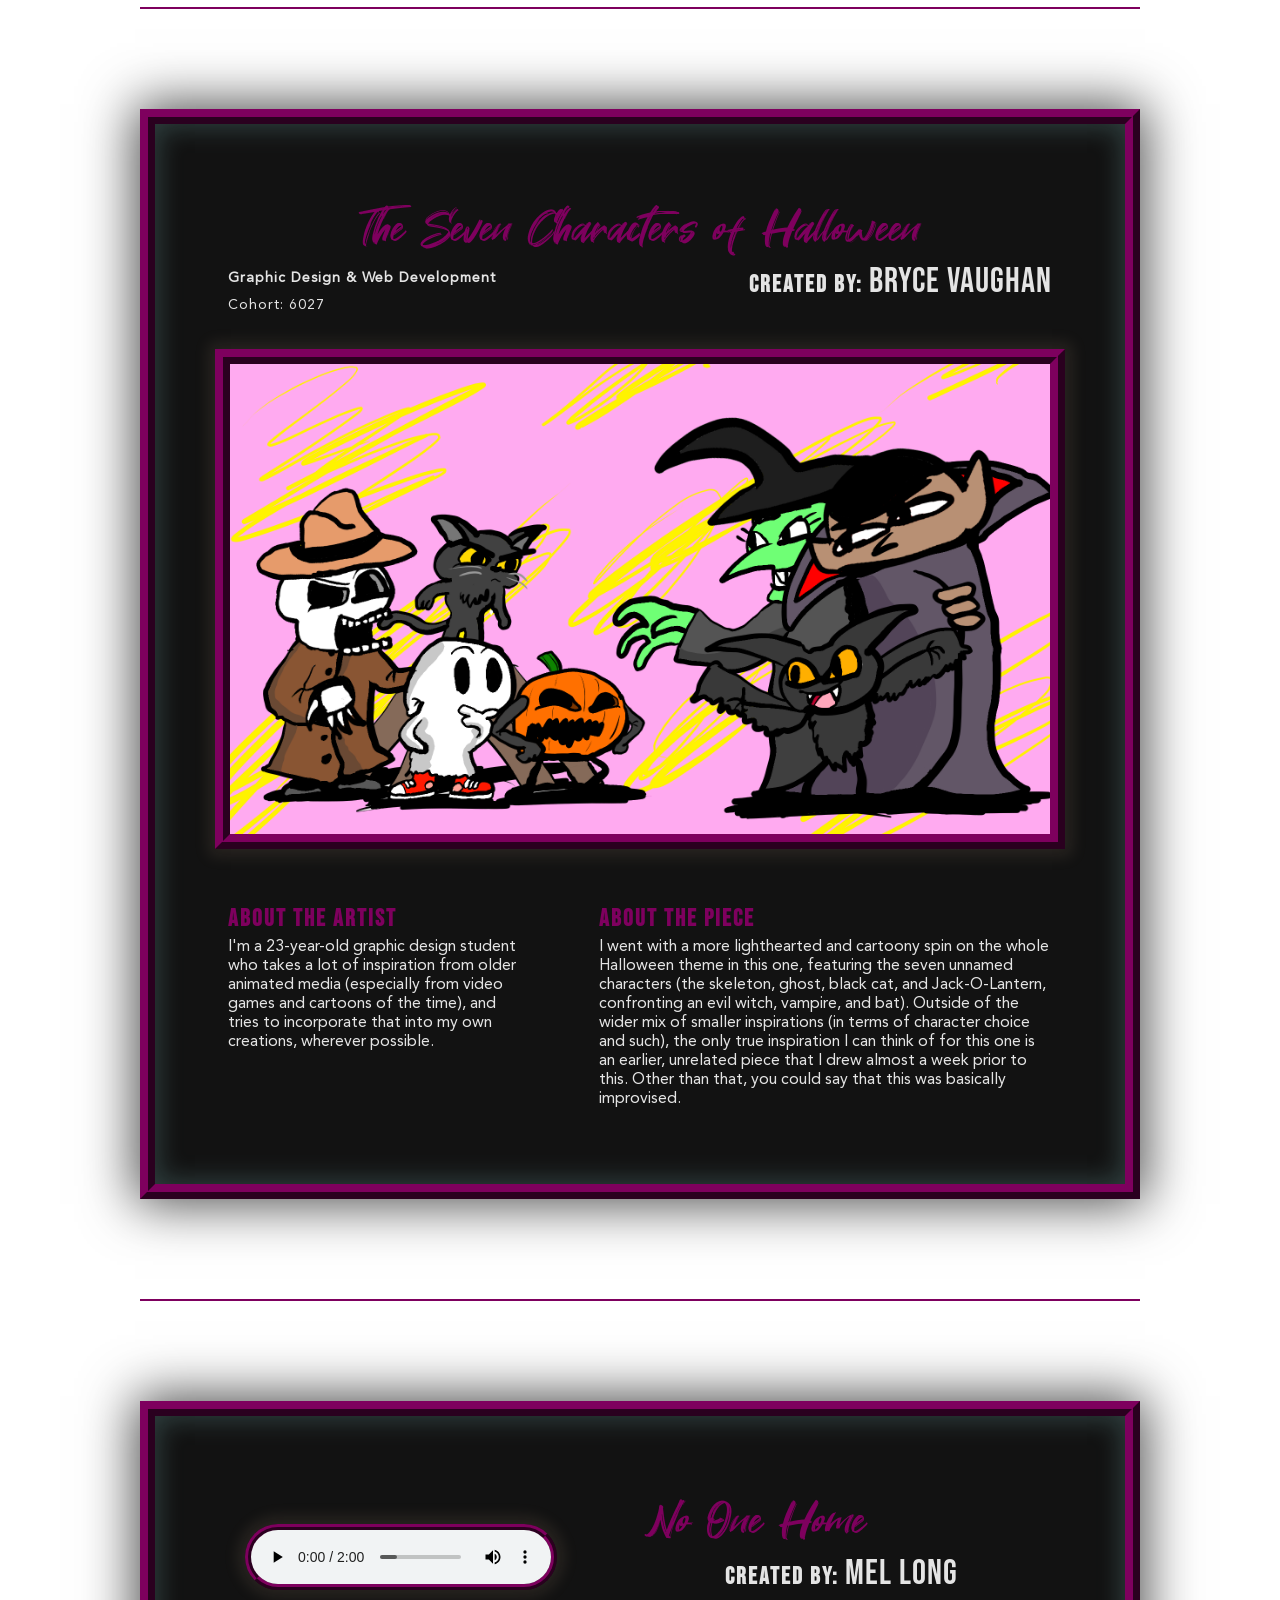
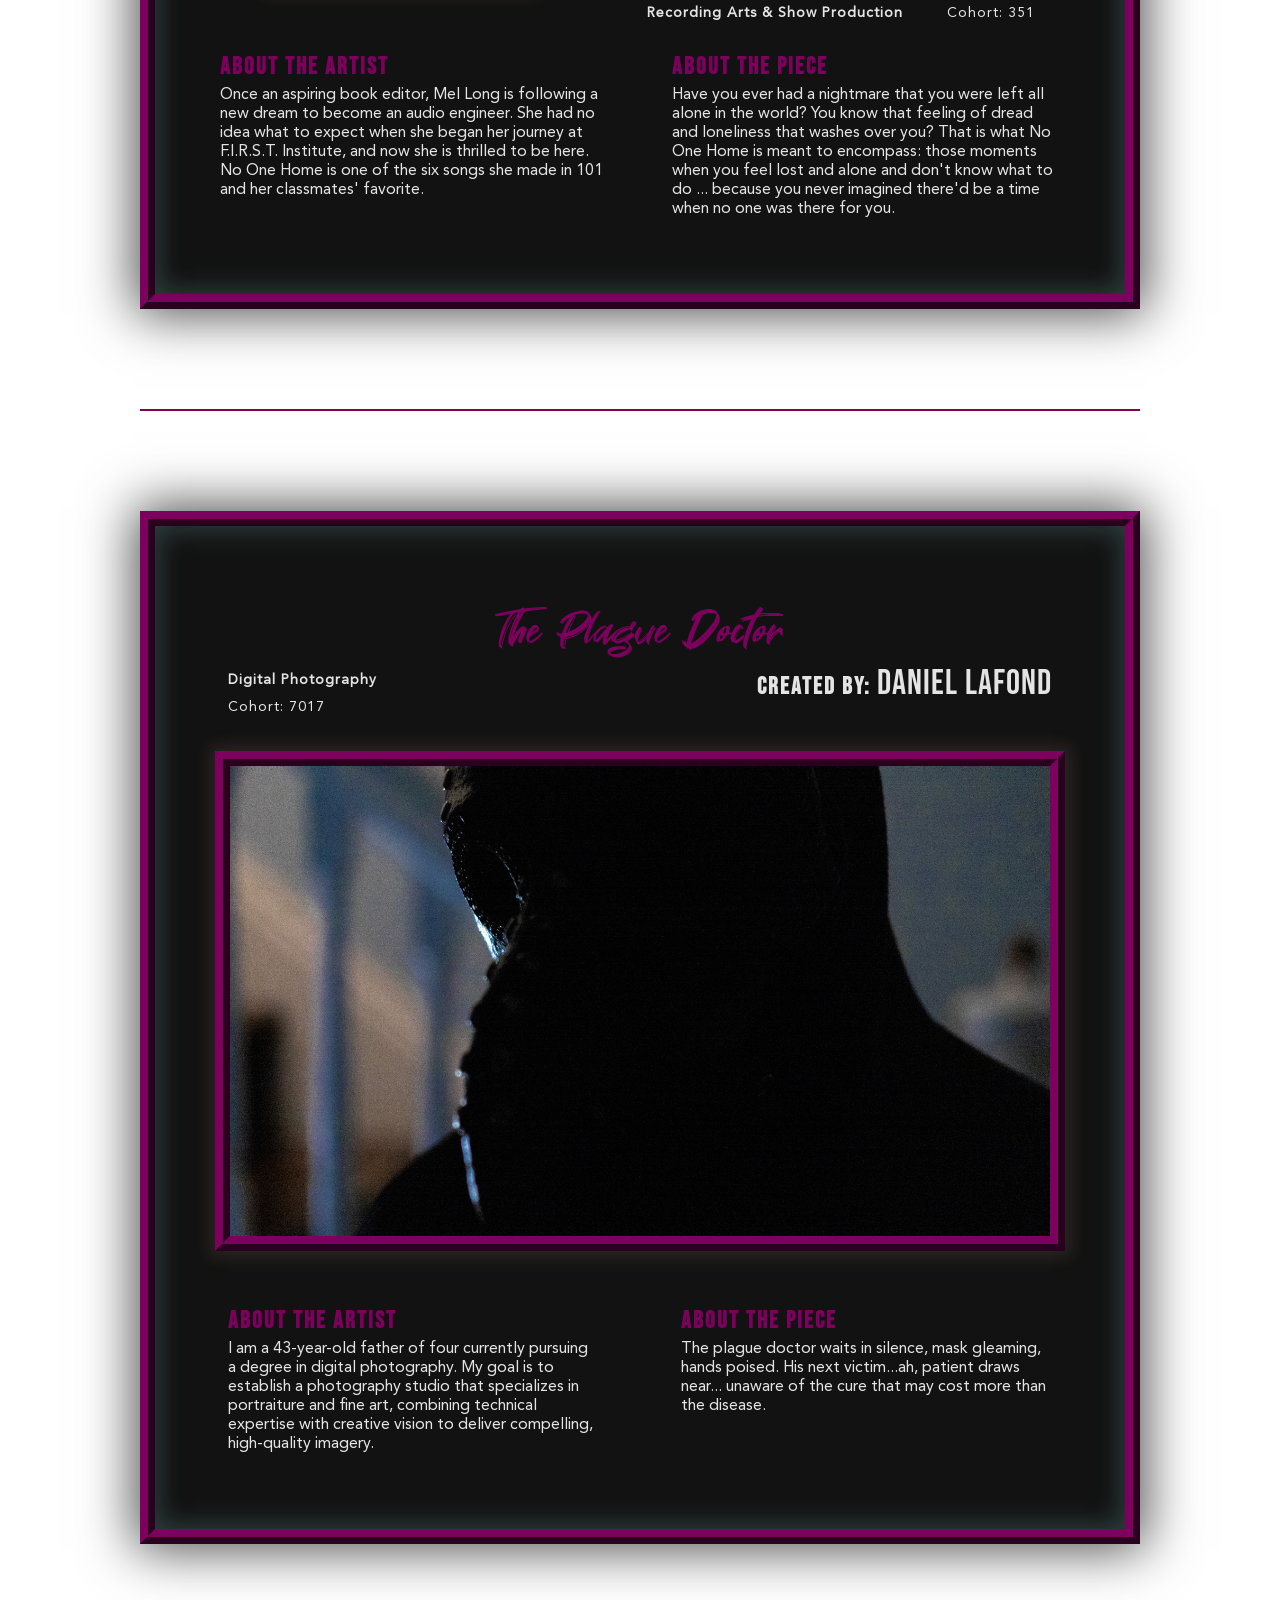
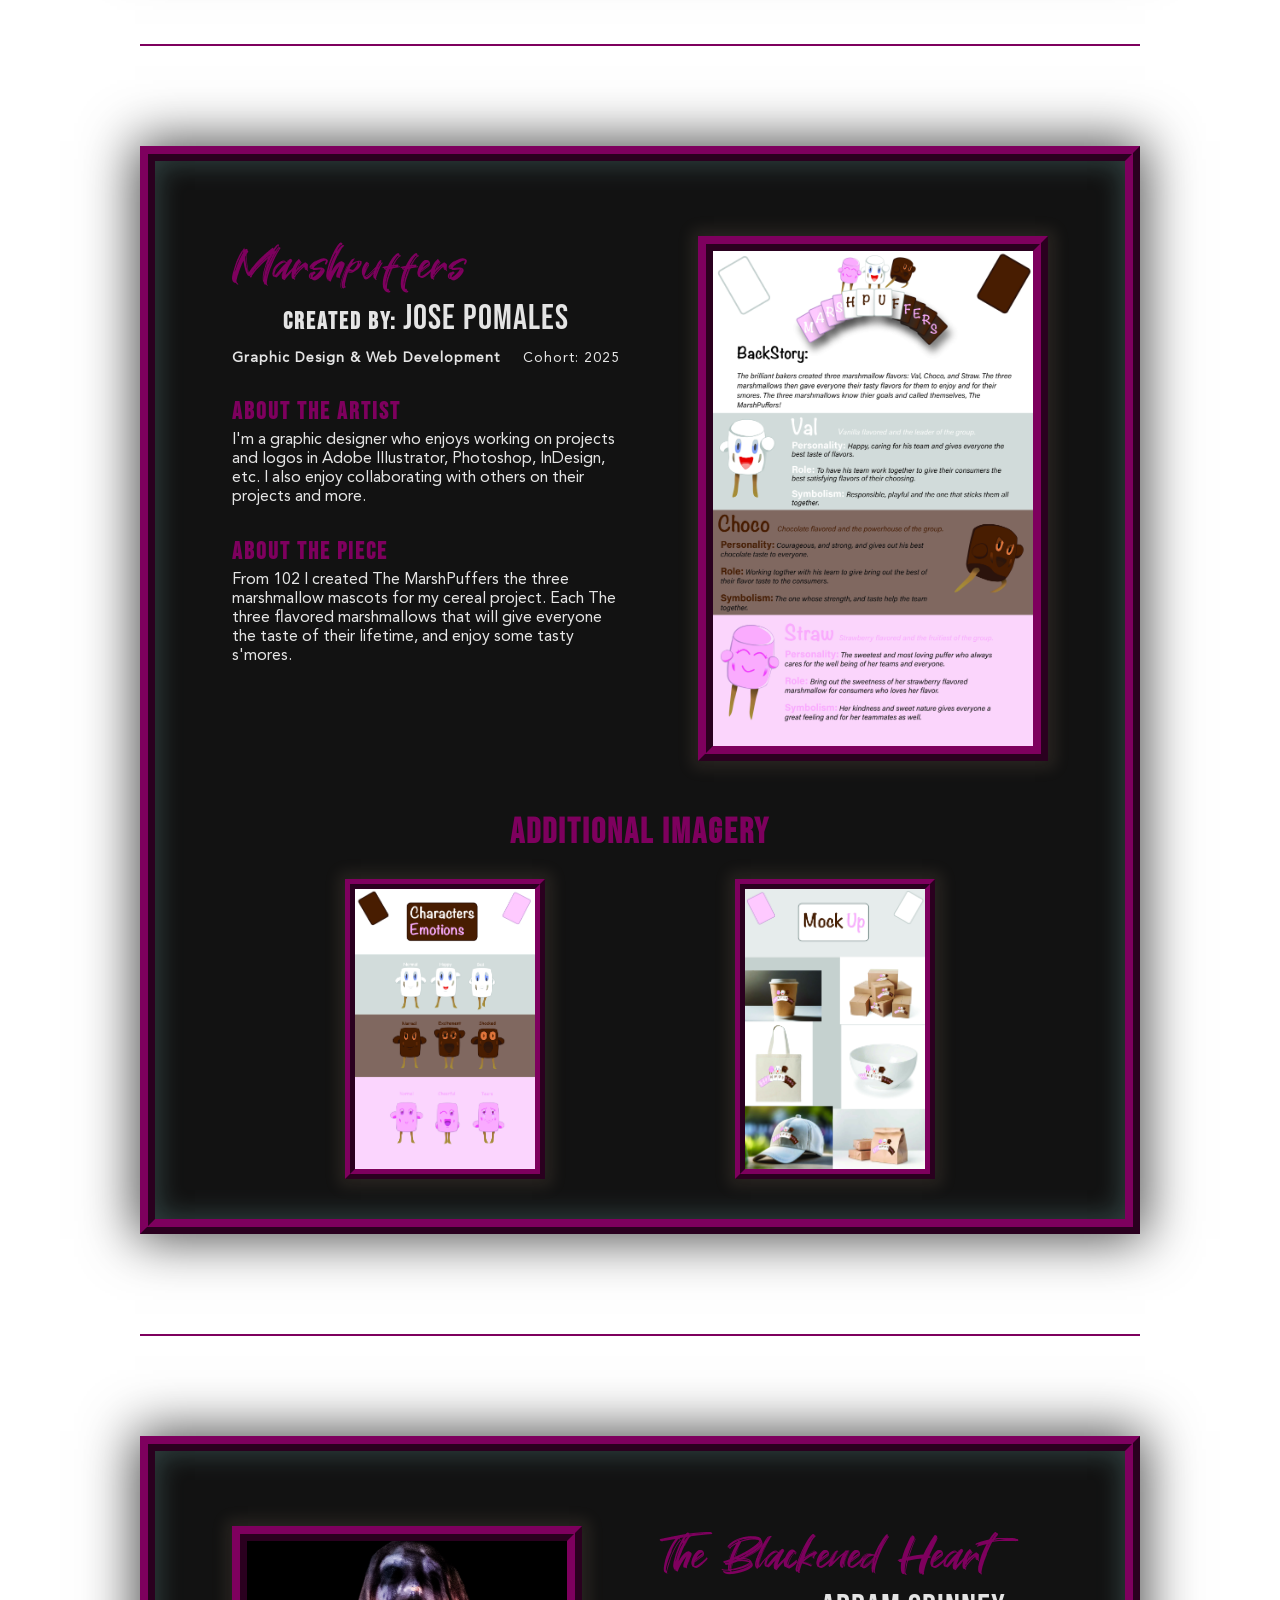
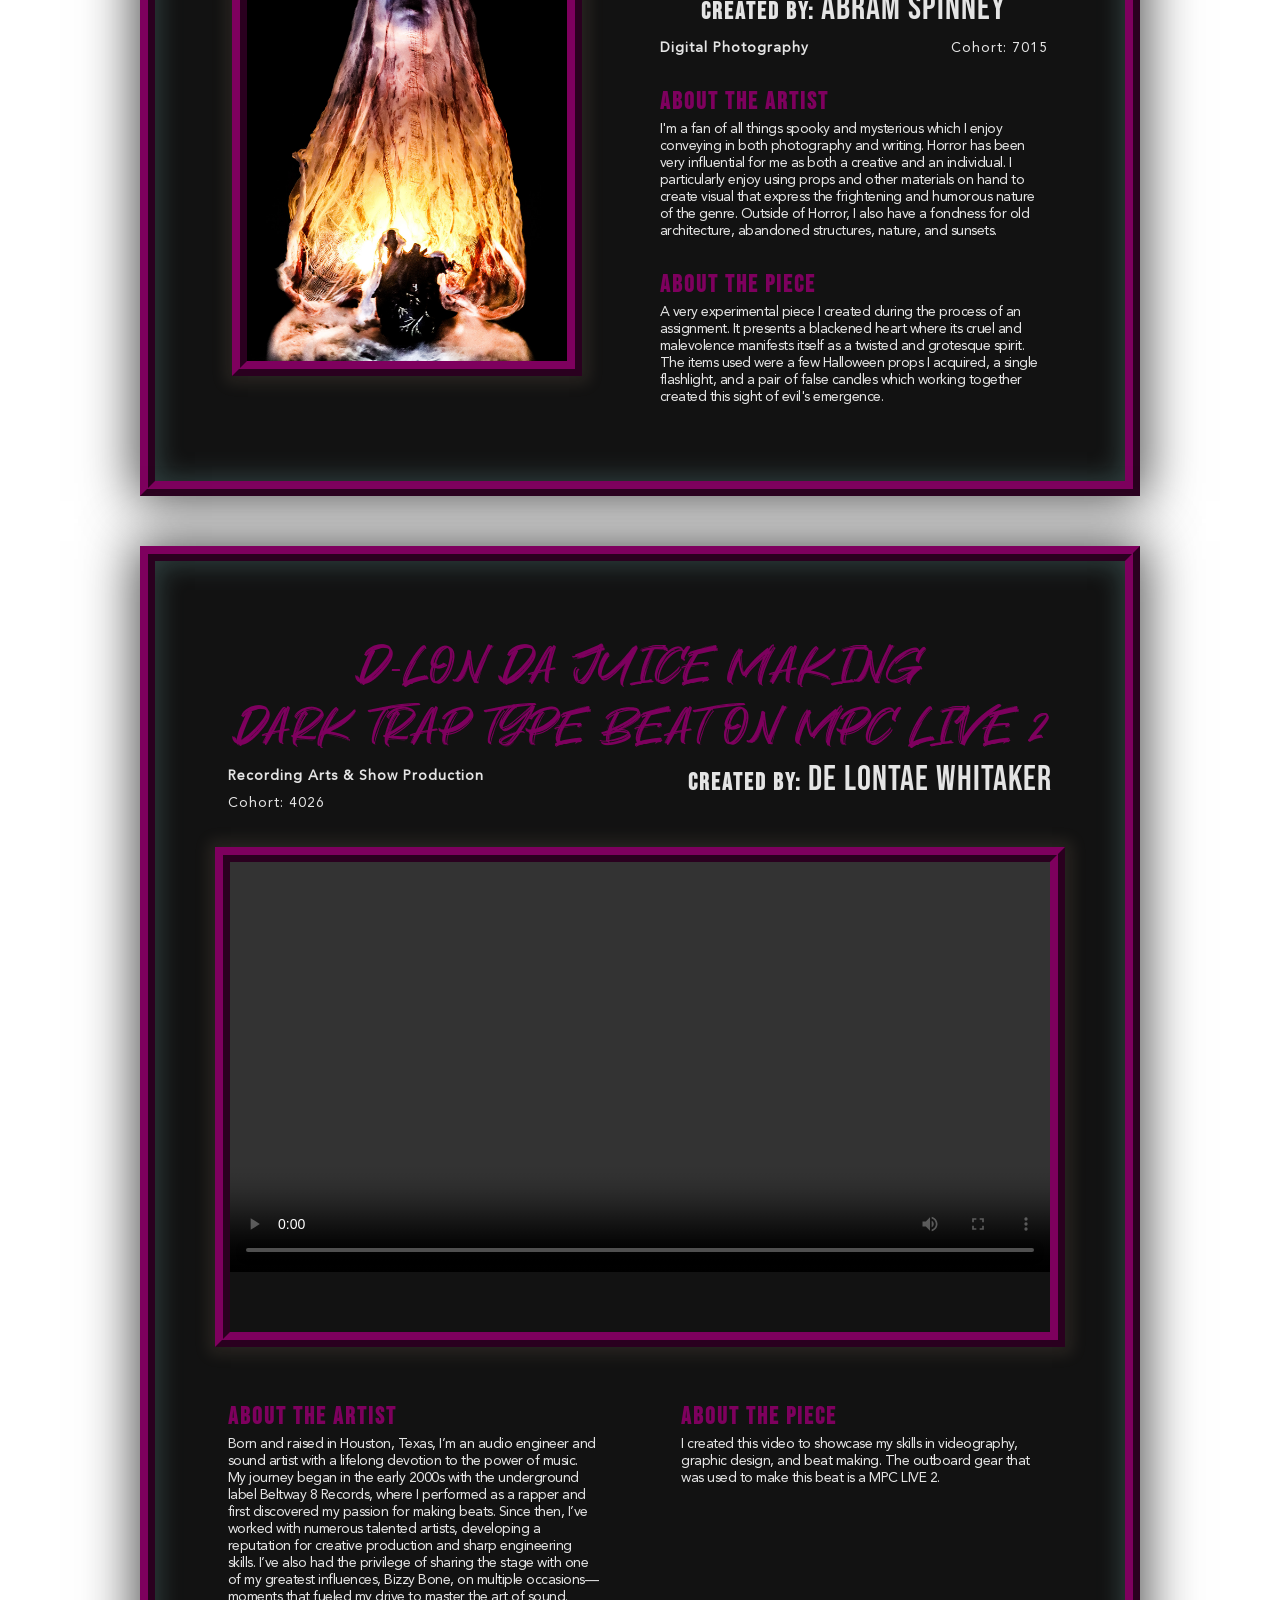
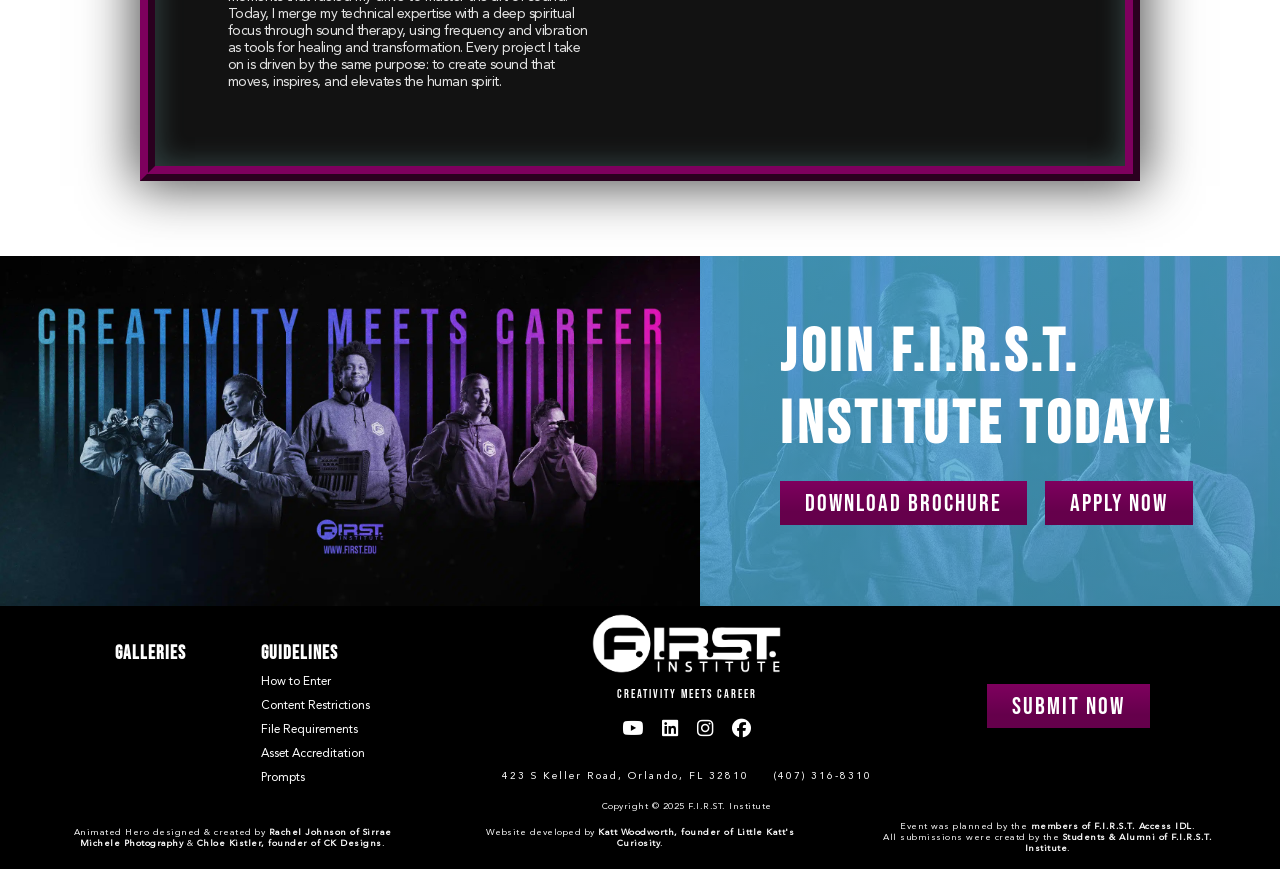
==== commit 6e89b607: "hidden" ====
--- a/art-show-halloween-2025/demo-gal.html
+++ b/art-show-halloween-2025/demo-gal.html
@@ -331,7 +331,7 @@
                                     Digital Film & Video Production
                                 </h5>
 
-                                <h5>Cohort: </h5>
+                                <h5 hidden>Cohort: </h5>
                             </div>
 
                             <h3>Created by: <span>Dustin Campbell</span></h3>
@@ -350,7 +350,7 @@
 
                     <div class="sub-info container">
                         <div class="student-info">
-                            <h4>About the Artist</h4>
+                            <h4 hidden>About the Artist</h4>
 
                             <p>
                                 
@@ -358,7 +358,7 @@
                         </div>
 
                         <div class="student-info">
-                            <h4>About the Piece</h4>
+                            <h4 hidden>About the Piece</h4>
 
                             <p>
                                 
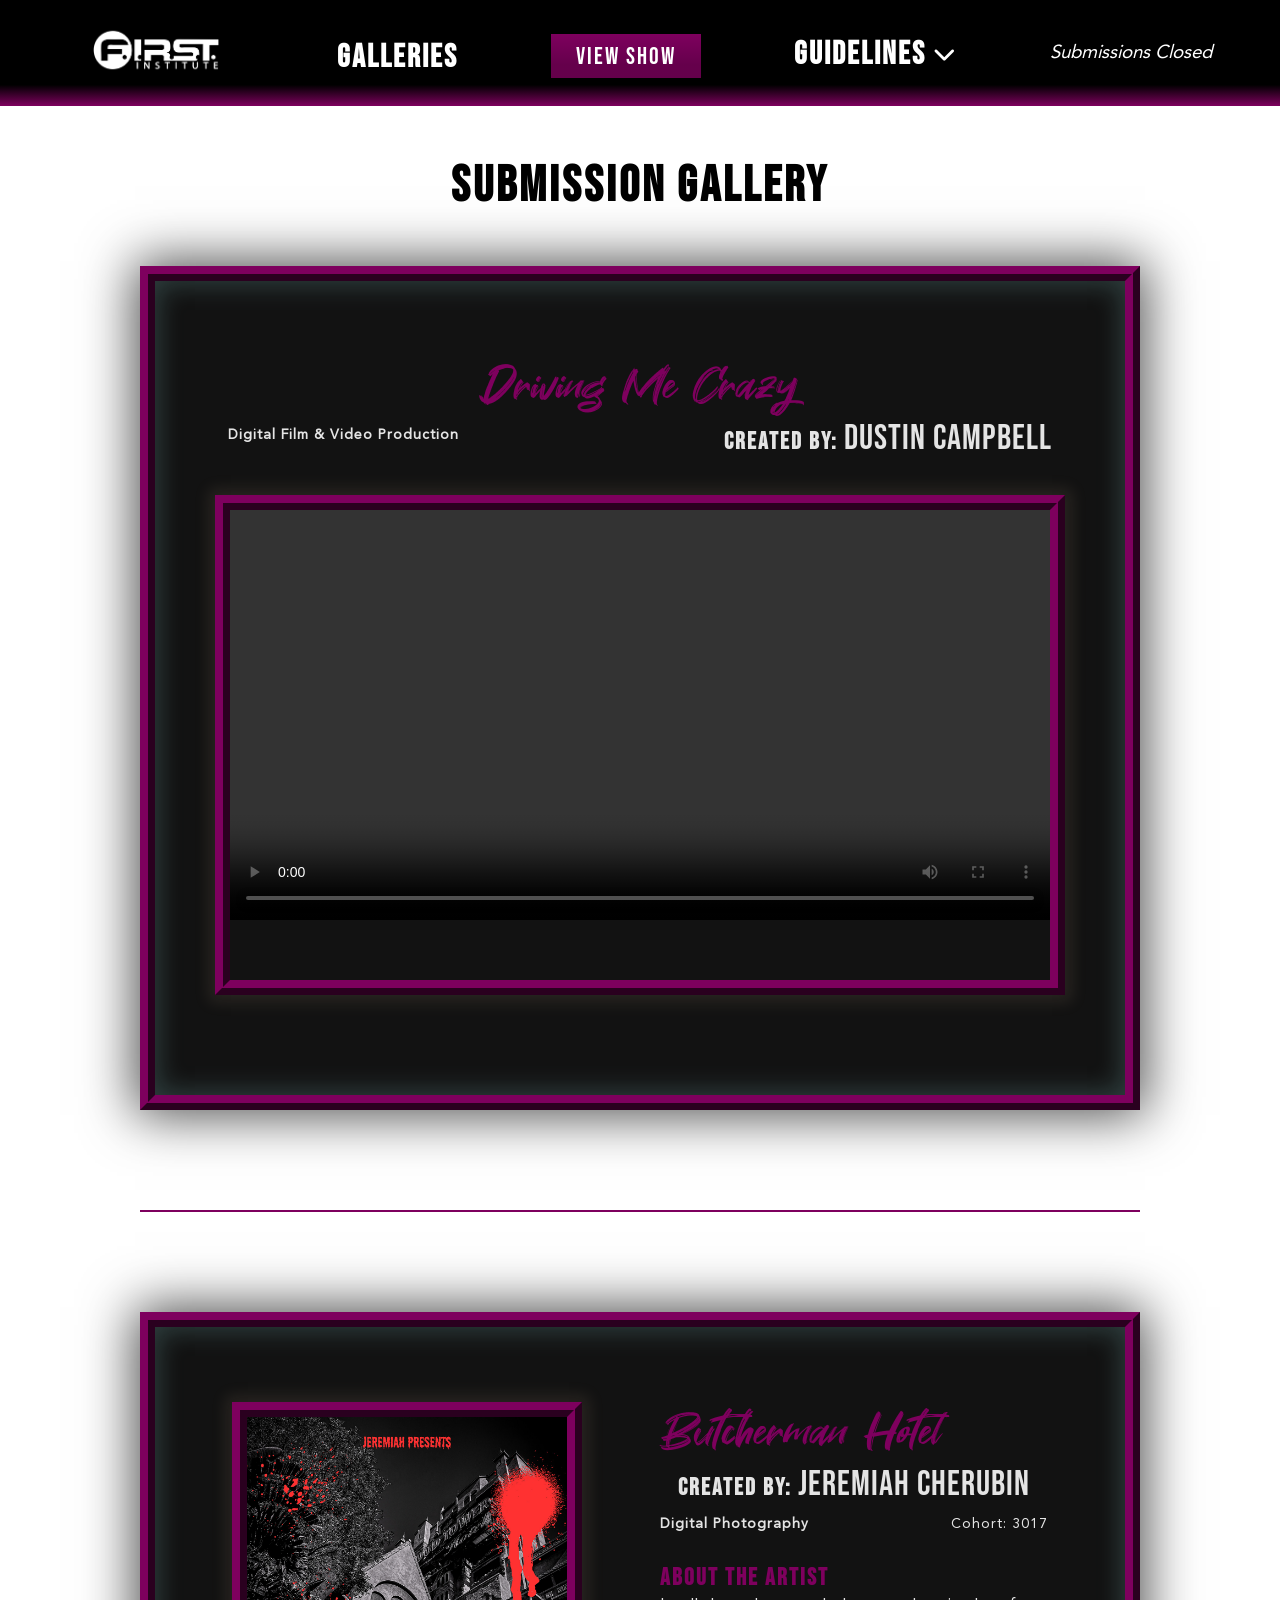
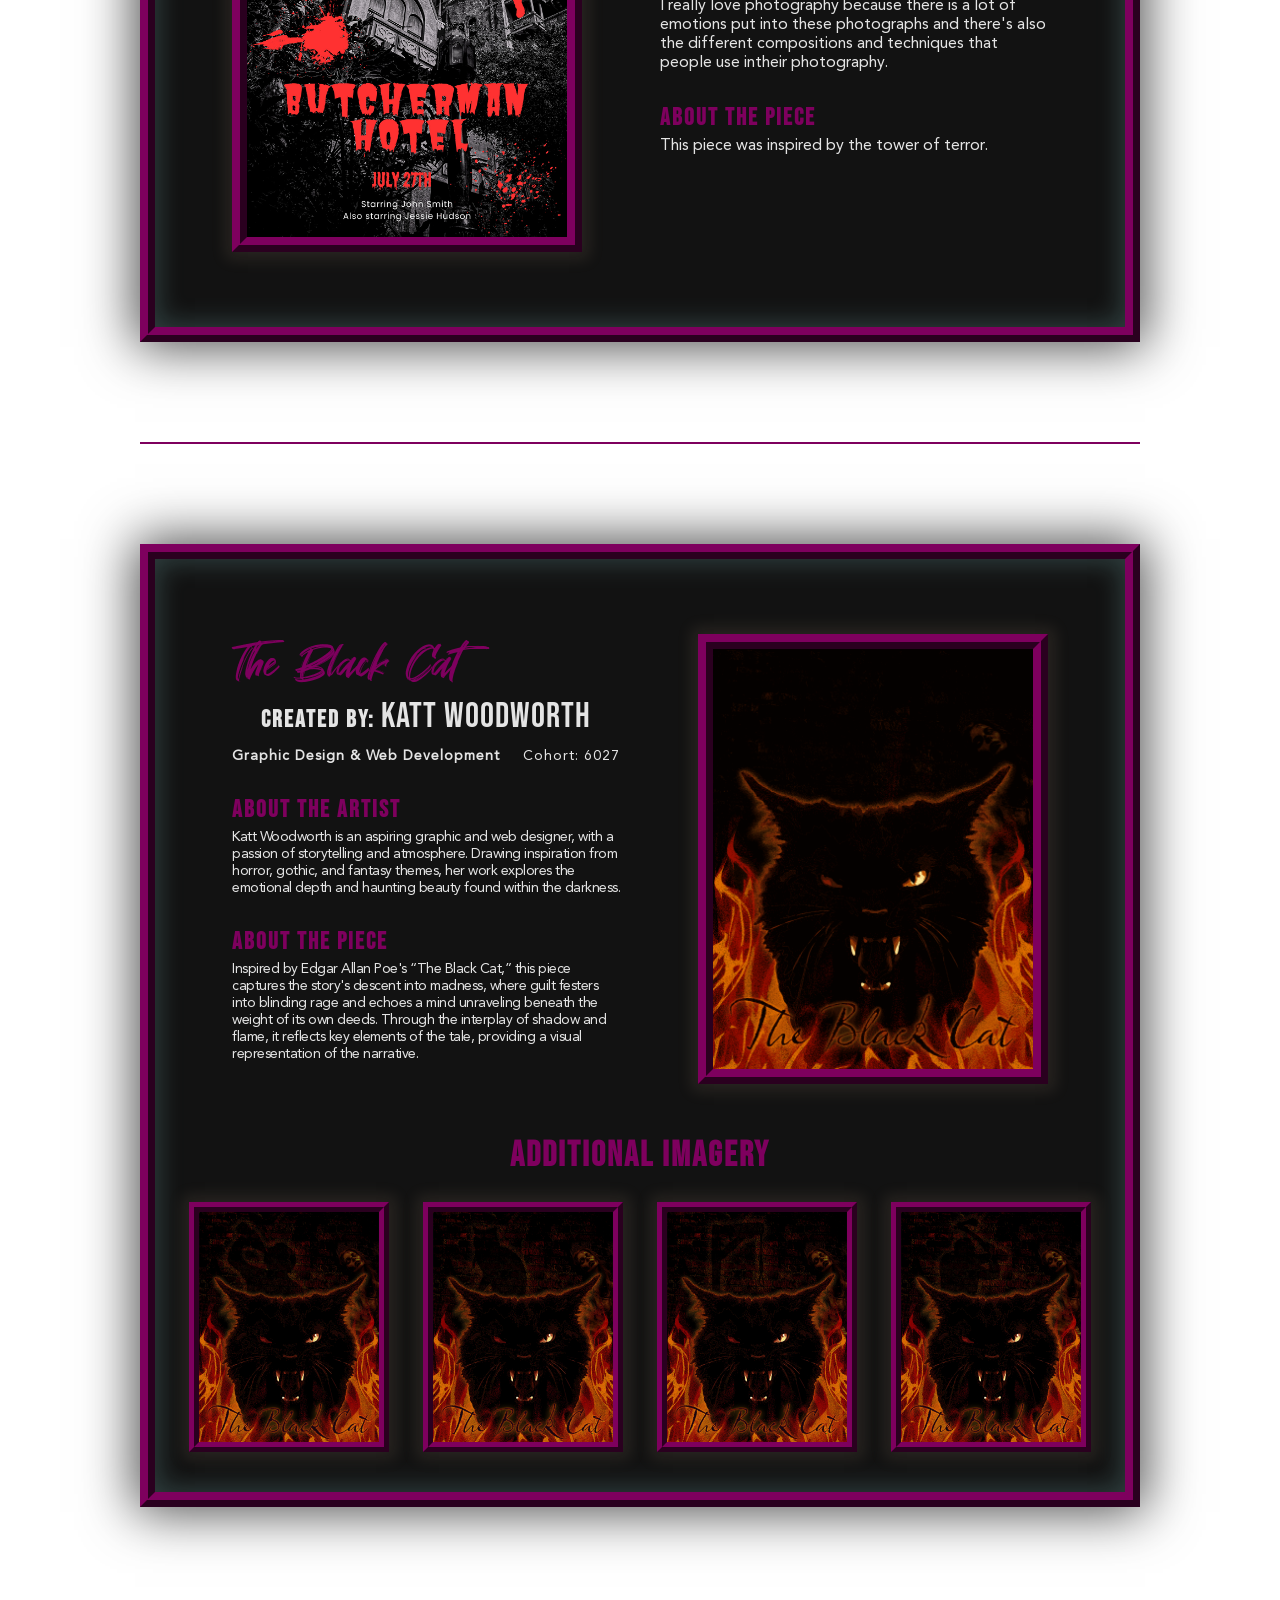
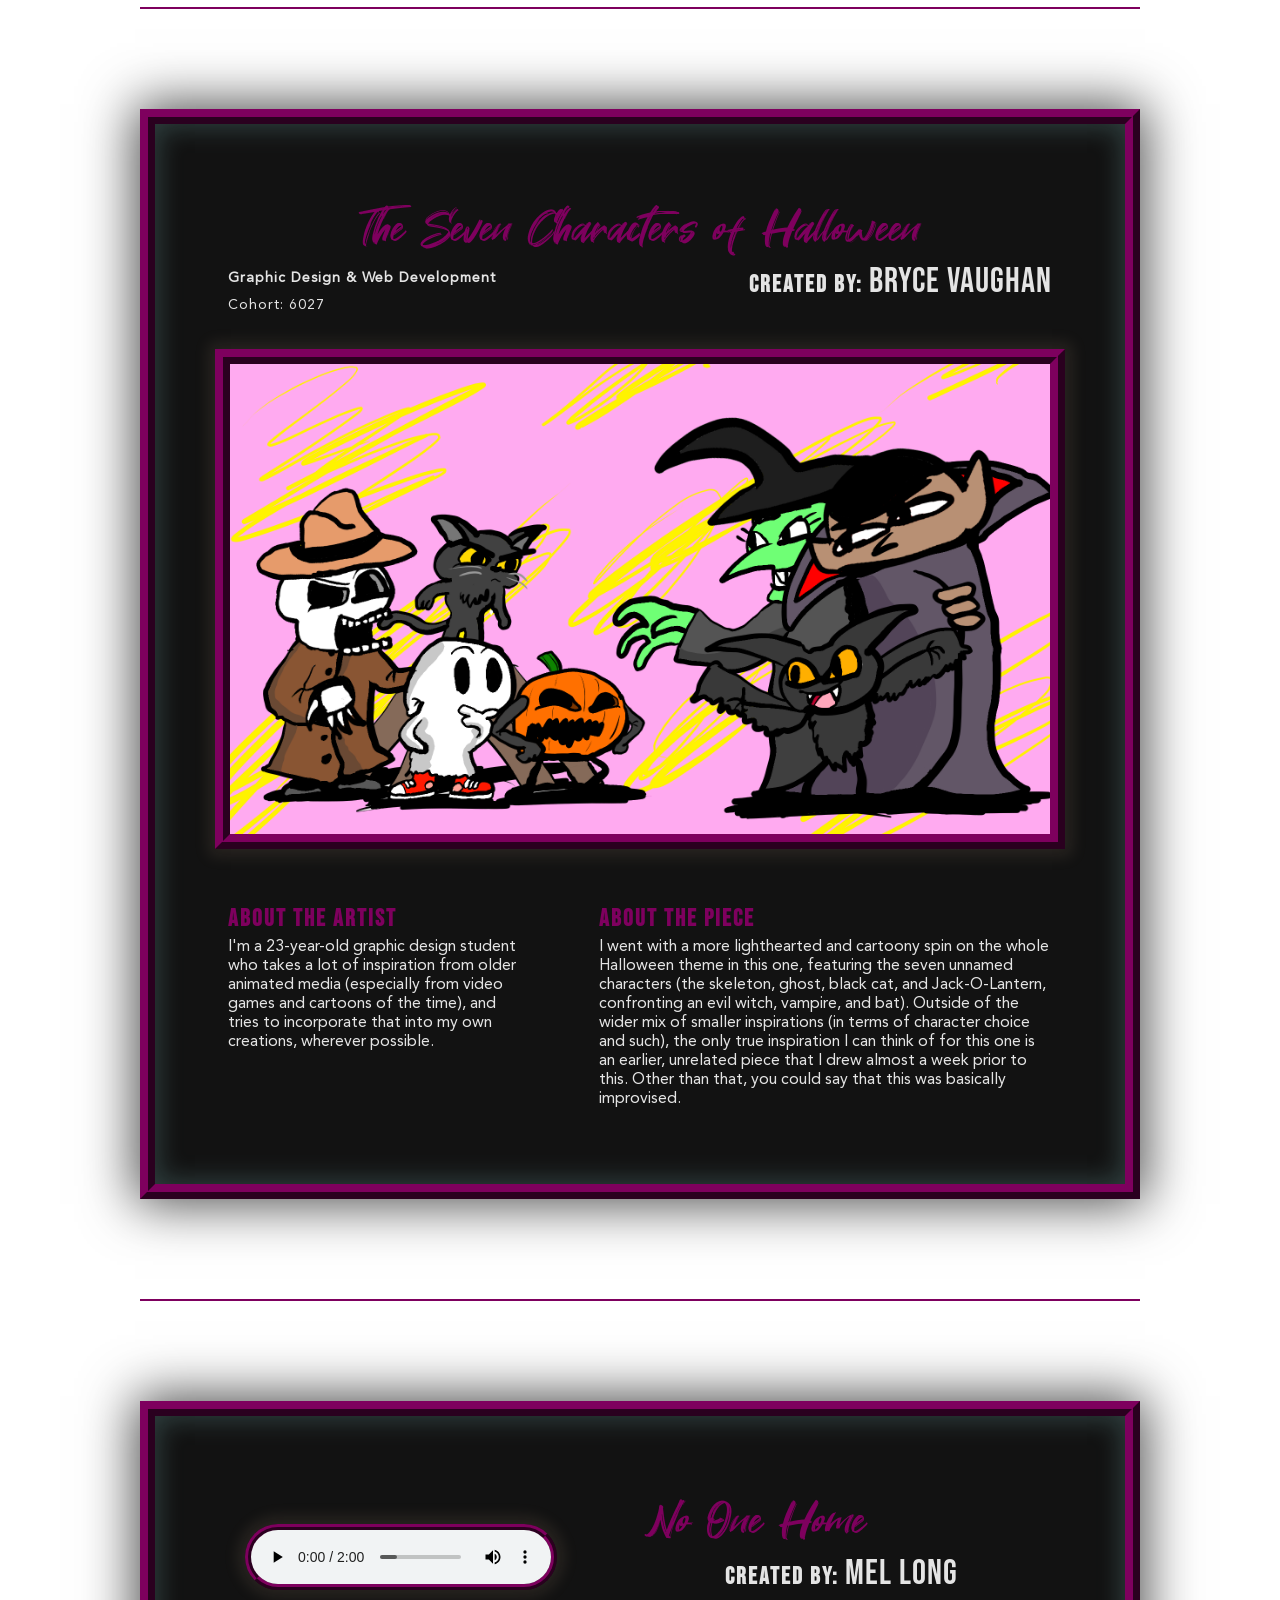
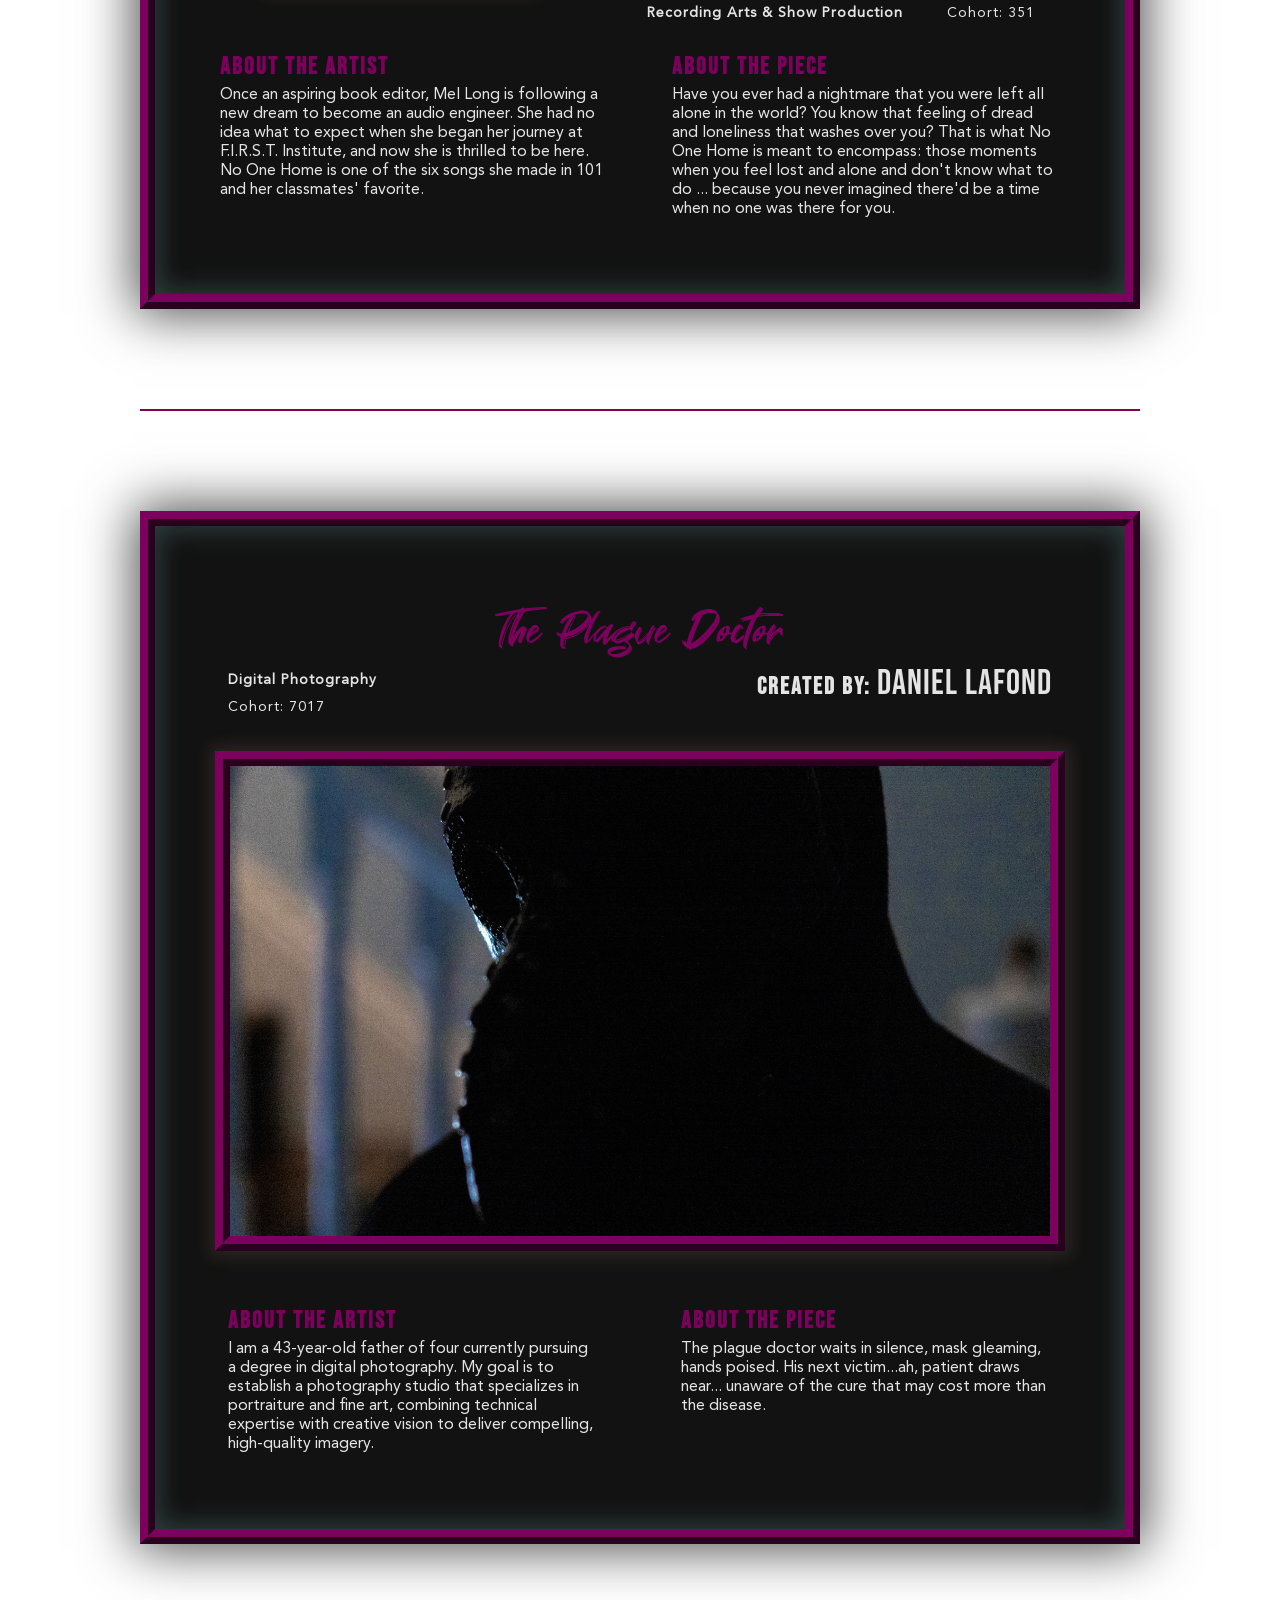
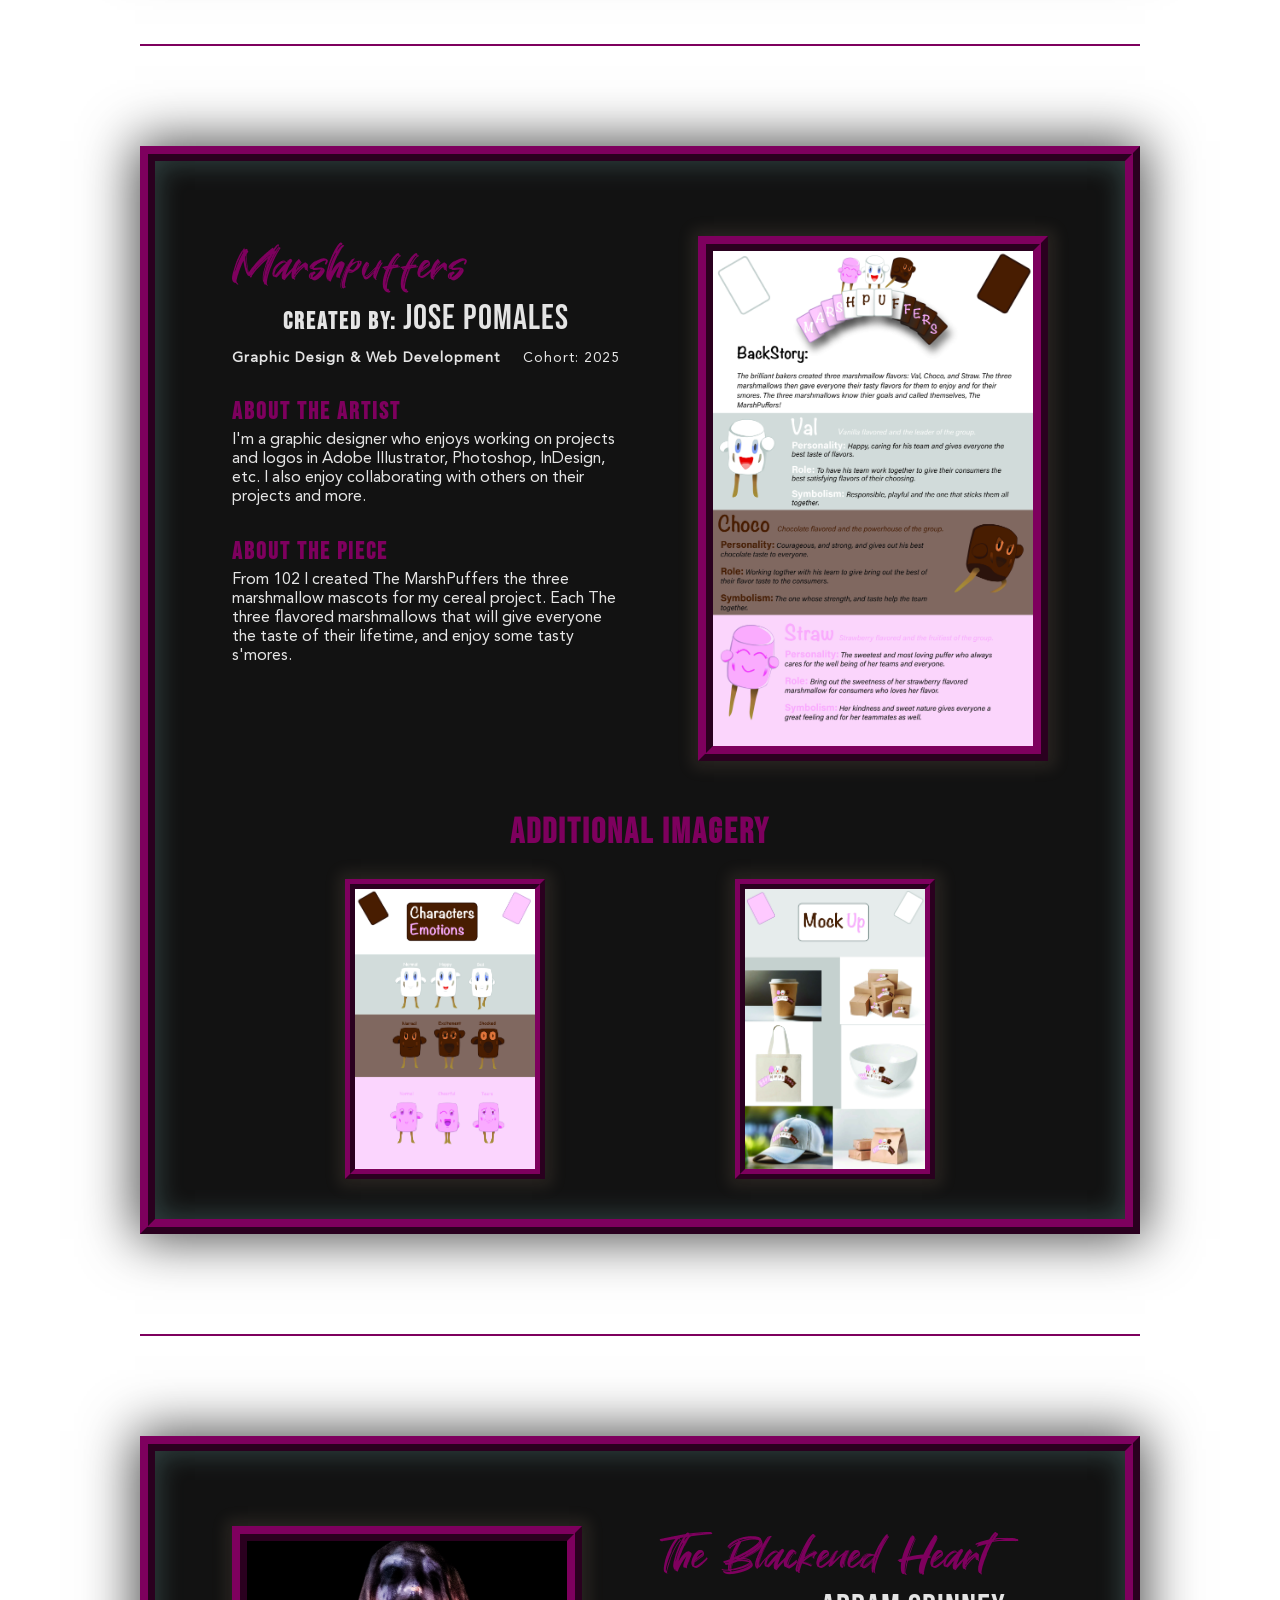
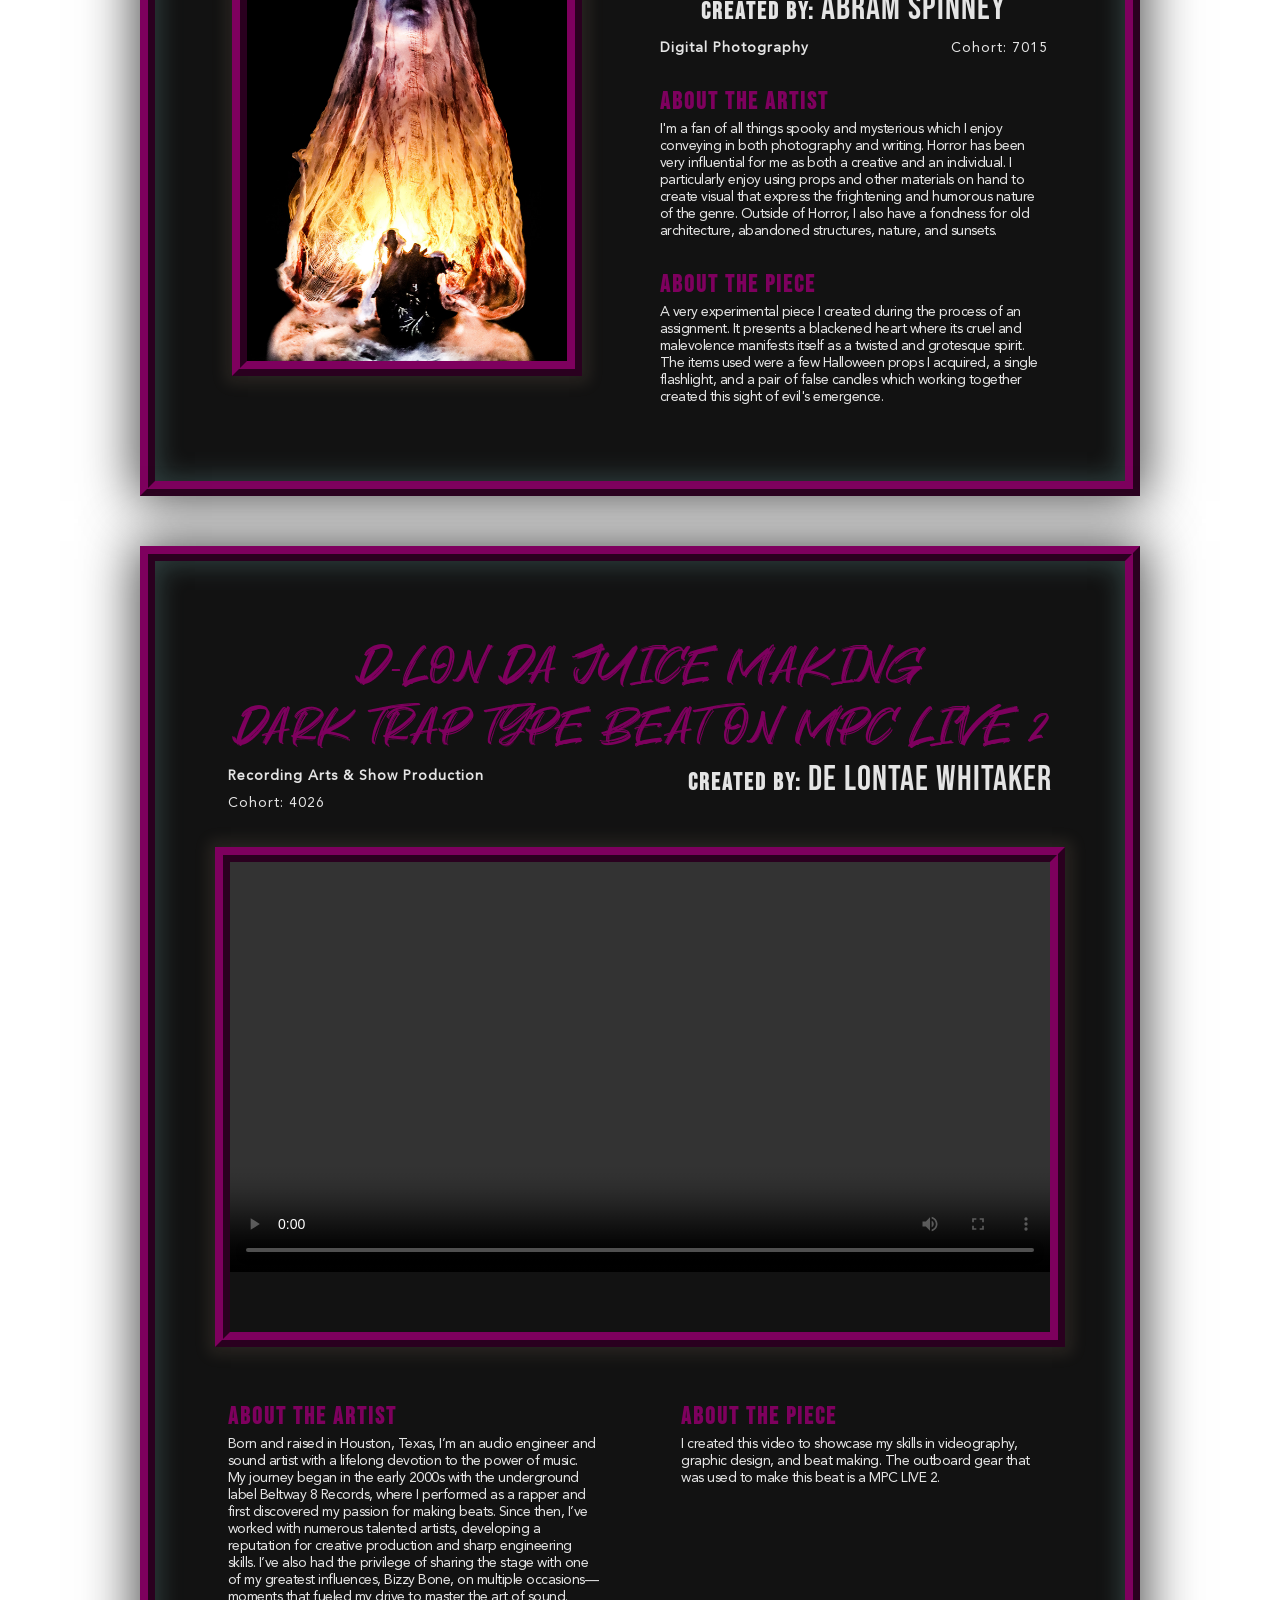
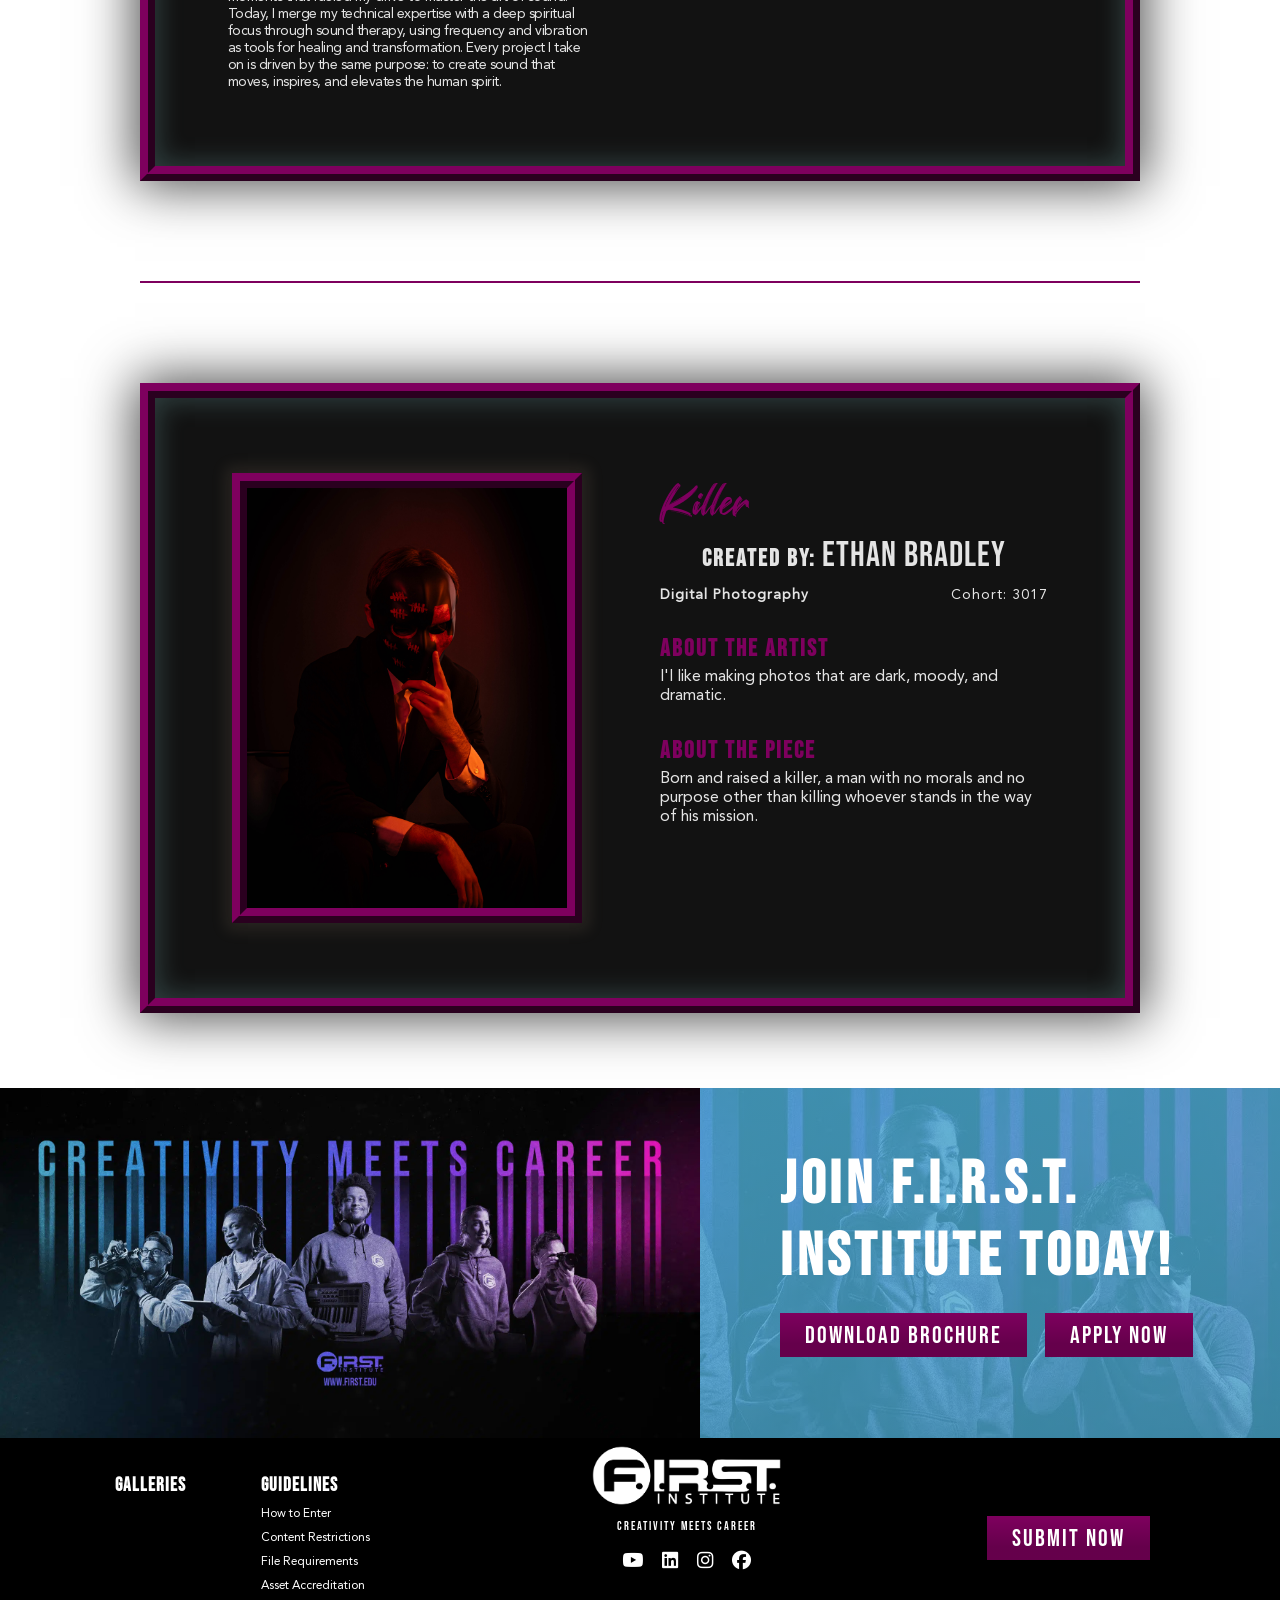
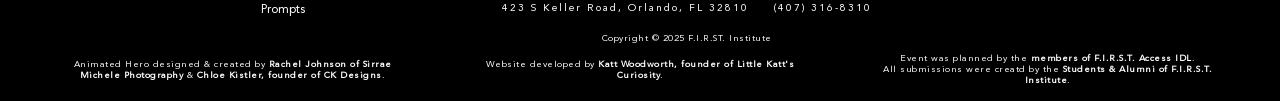
==== commit 56d39204: "killeradded" ====
--- a/art-show-halloween-2025/demo-gal.html
+++ b/art-show-halloween-2025/demo-gal.html
@@ -857,6 +857,45 @@
                         </div>
                     </div>
                 </div>
+
+                <hr>
+
+                <div class="submission">
+                    <div class="sub-img-container ">
+                        <img
+                            class="galleryImage"
+                            src="images/submissions/Killer.jpg"
+                            alt="Killer - Photography Submission by Ethan Bradley"
+                        >
+                    </div>
+
+                    <div class="sub-info">
+                        <h2>Killer</h2>
+
+                        <h3>Created by: <span>Ethan Bradley</span></h3>
+
+                        <div class="student-info">
+                            <h5 class="course">Digital Photography</h5>
+
+                            <h5>Cohort: 3017</h5>
+                        </div>
+
+                        <h4>About the Artist</h4>
+
+                        <p>
+                            I'I like making photos that are dark, moody, and 
+                            dramatic.
+                        </p>
+
+                        <h4>About the Piece</h4>
+
+                        <p>
+                            Born and raised a killer, a man with no morals and 
+                            no purpose other than killing whoever stands in the 
+                            way of his mission.
+                        </p>
+                    </div>
+                </div>
             </div>
         </div>
         <!--End Main Content-->
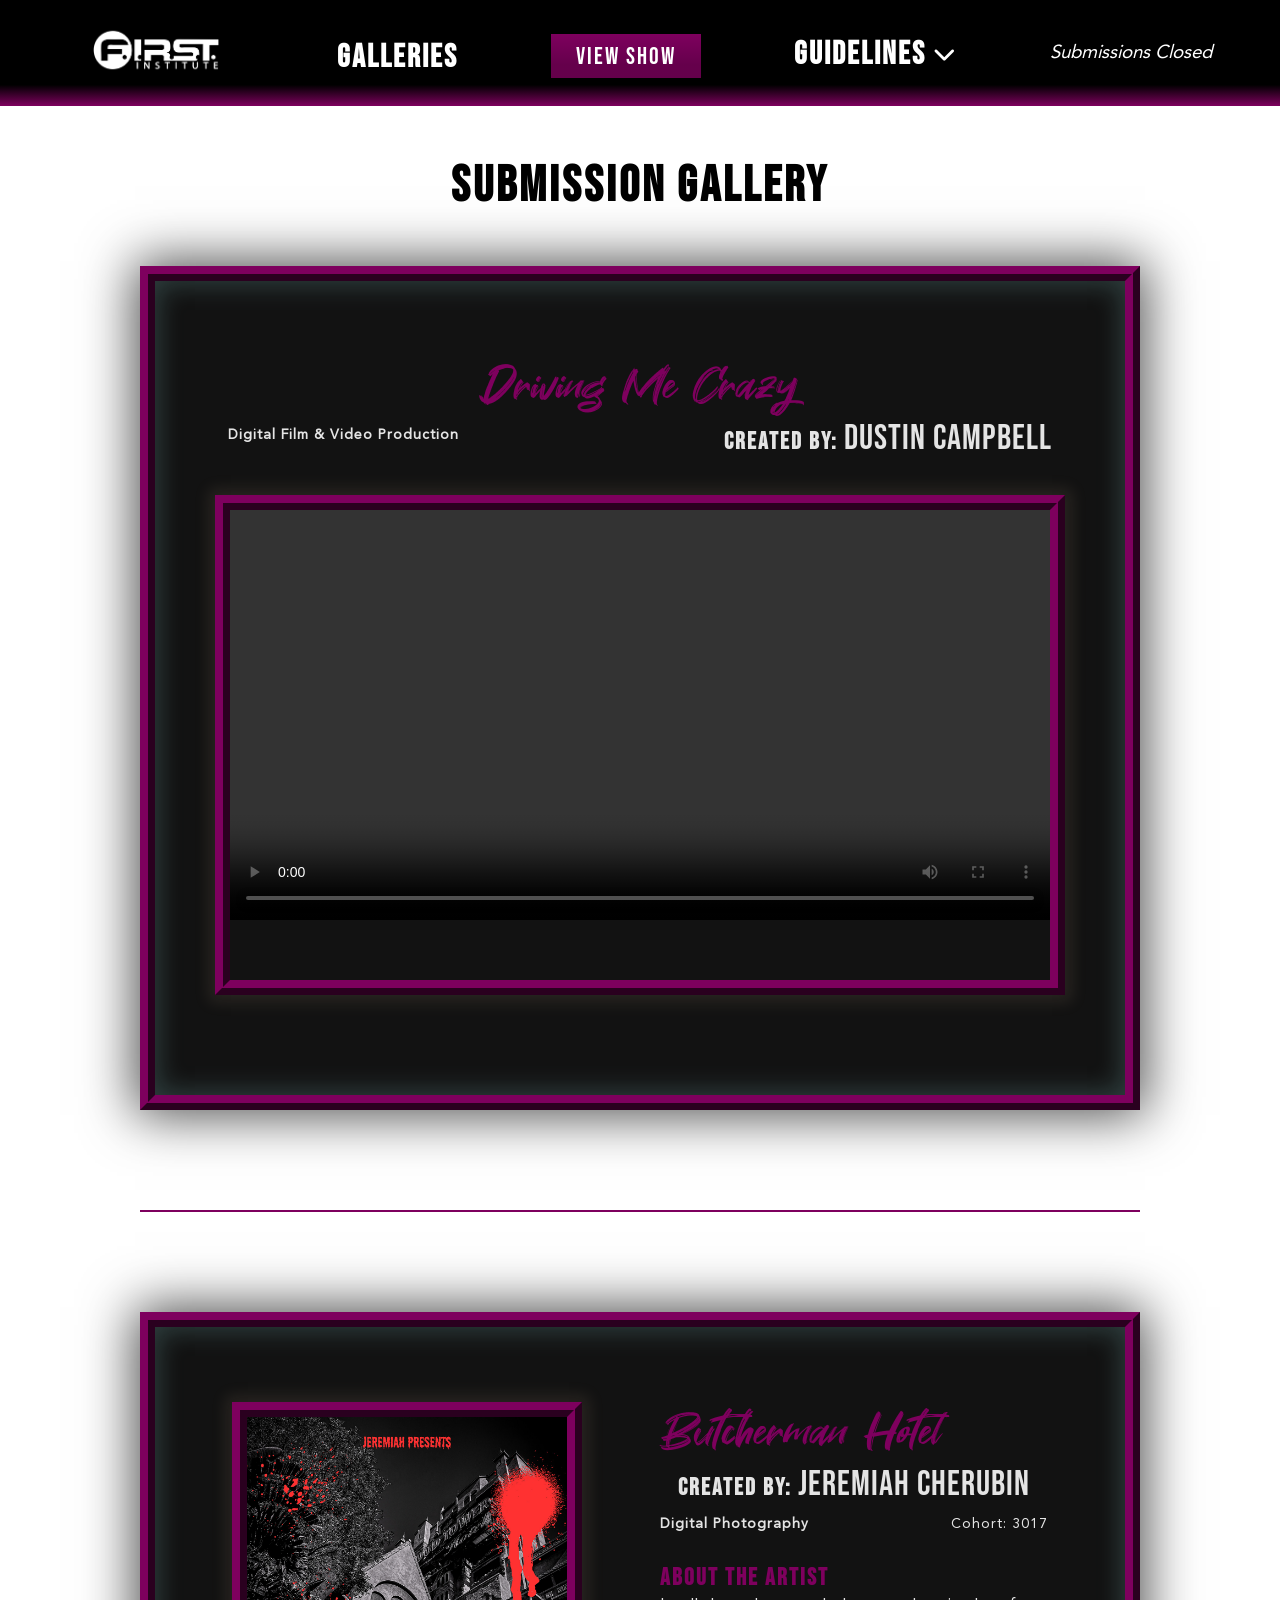
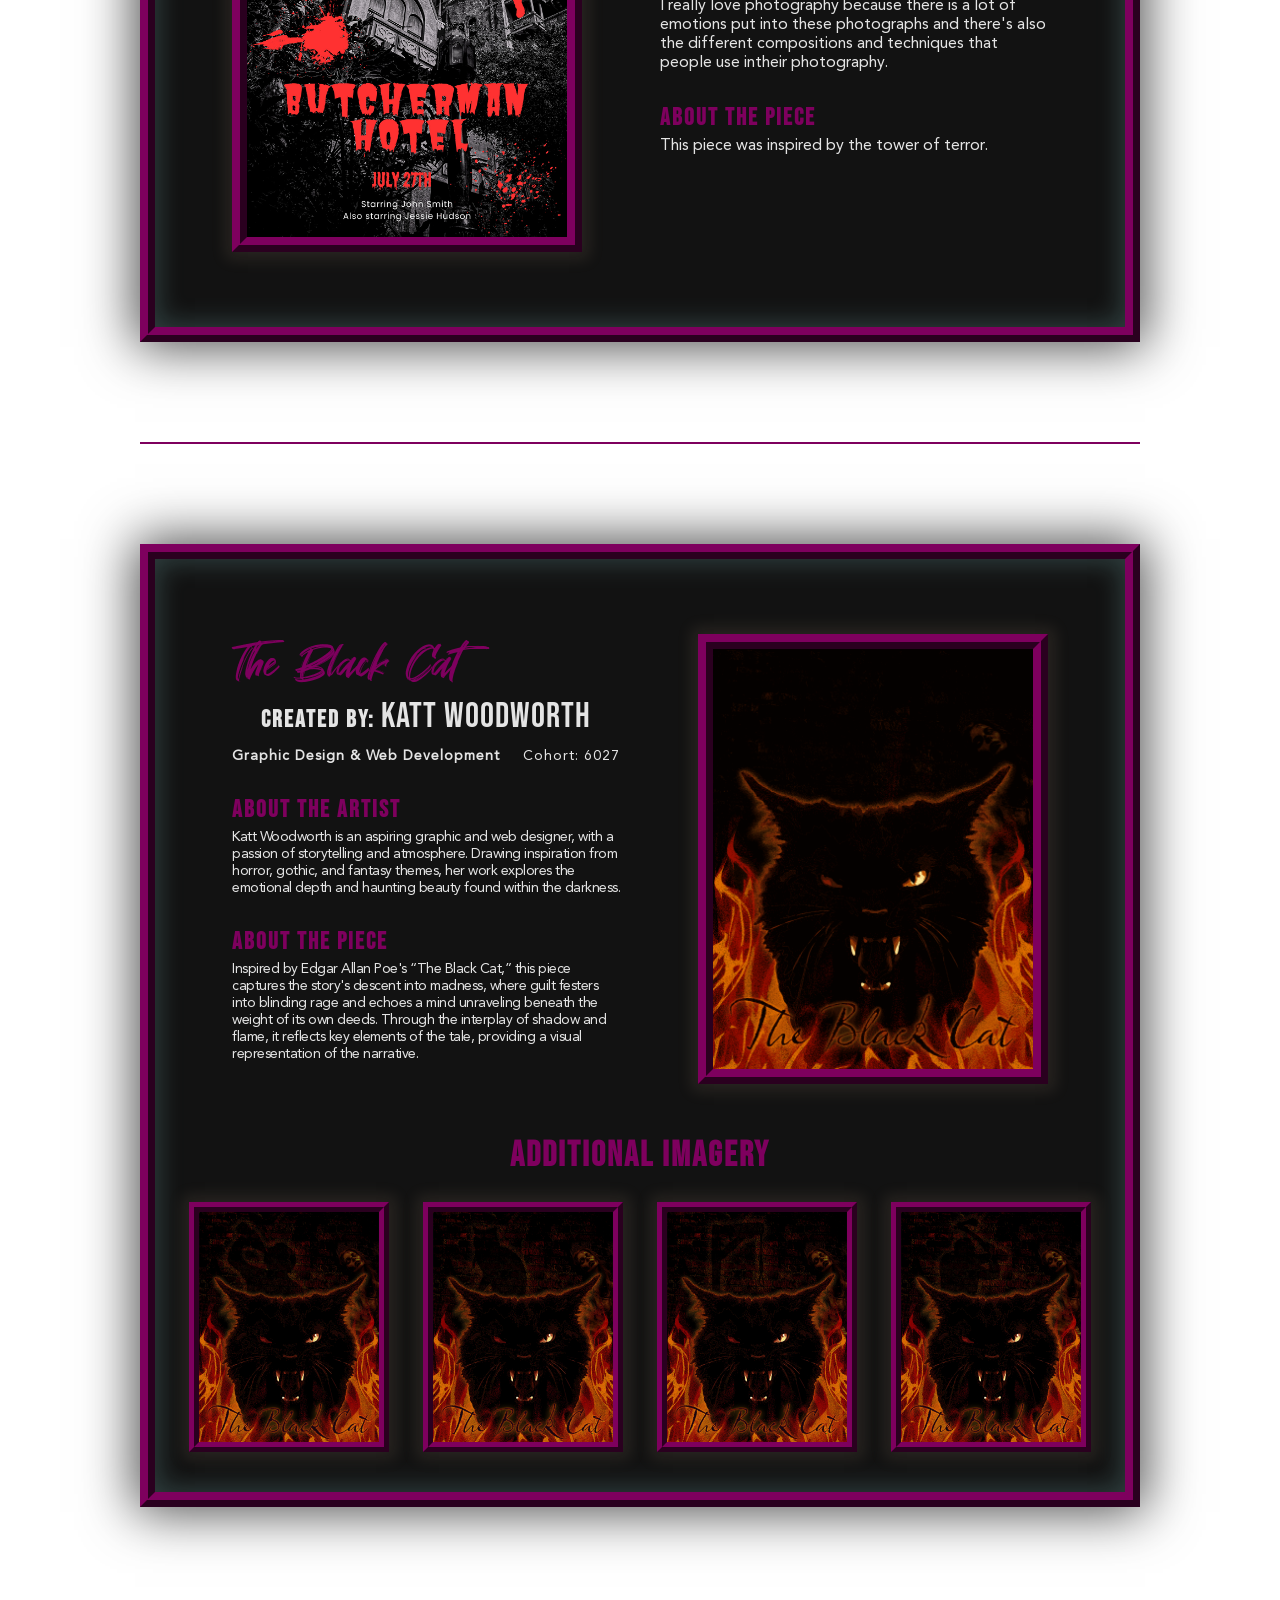
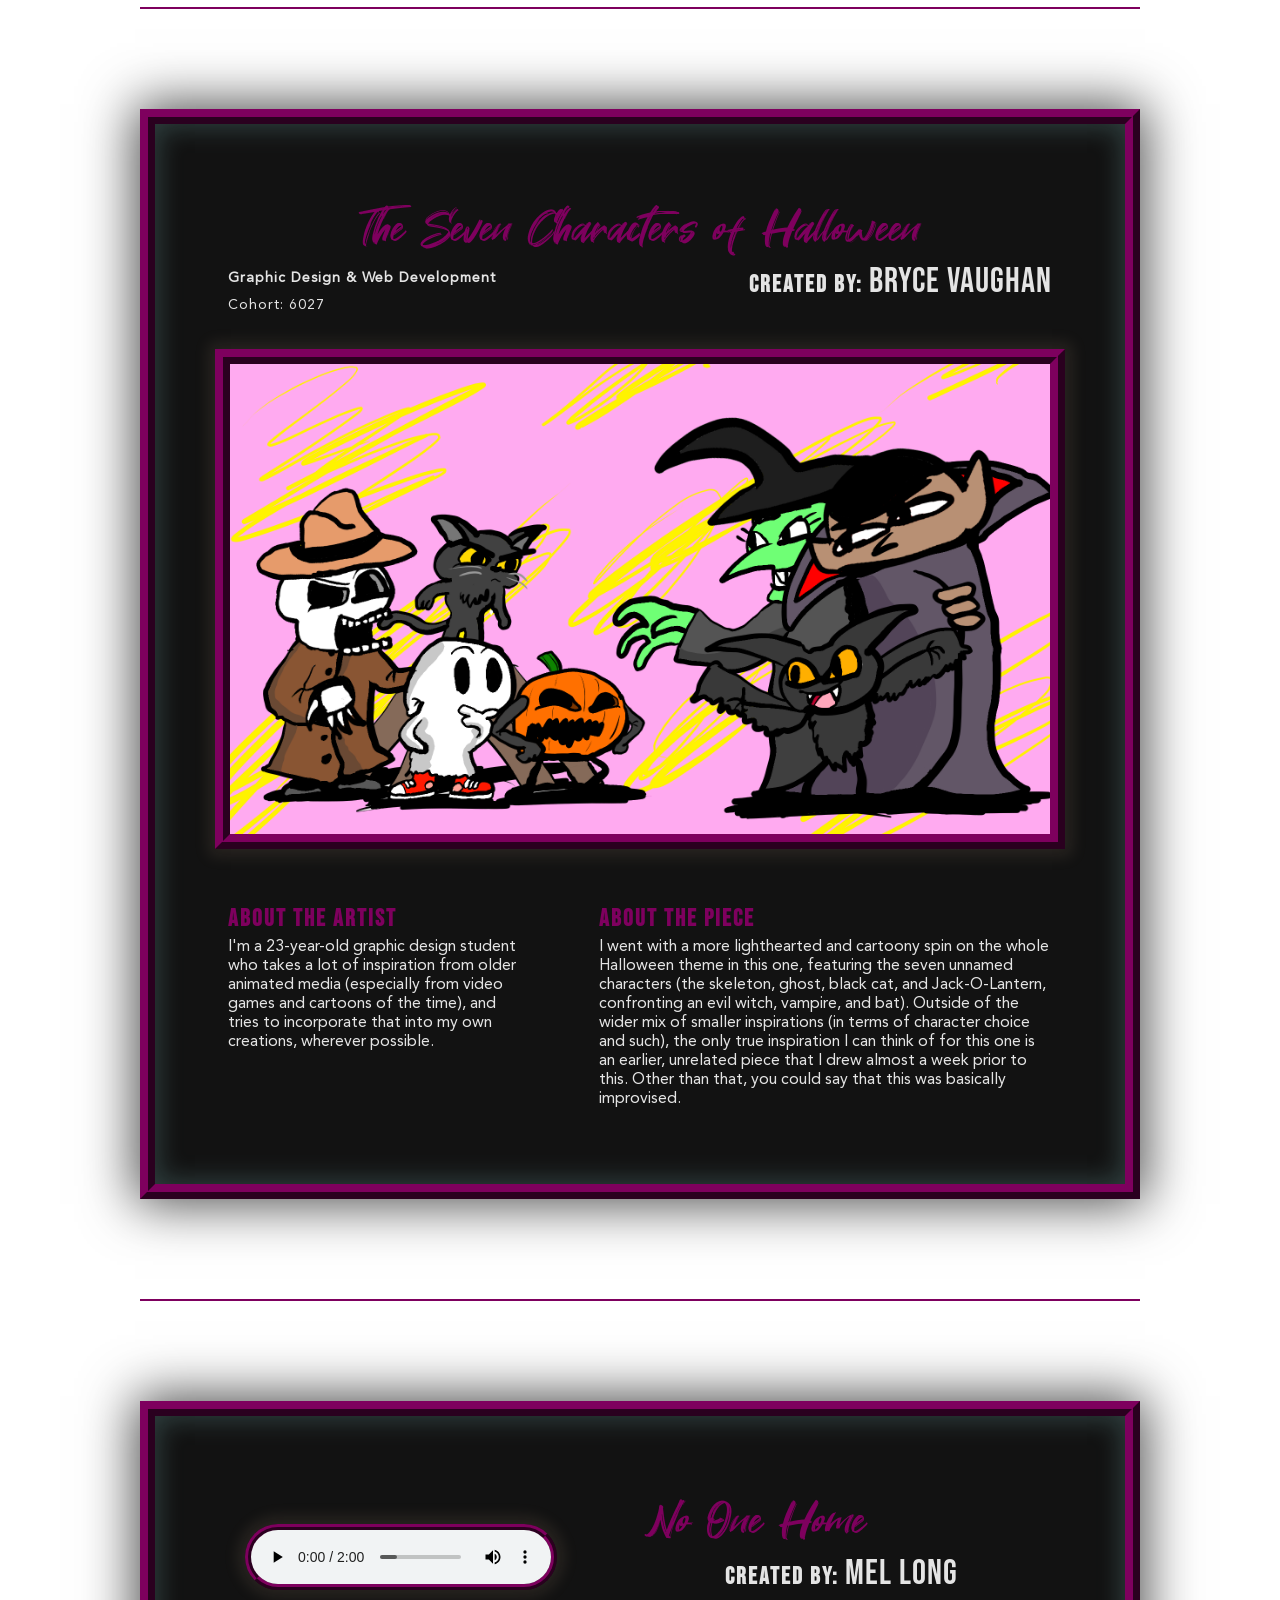
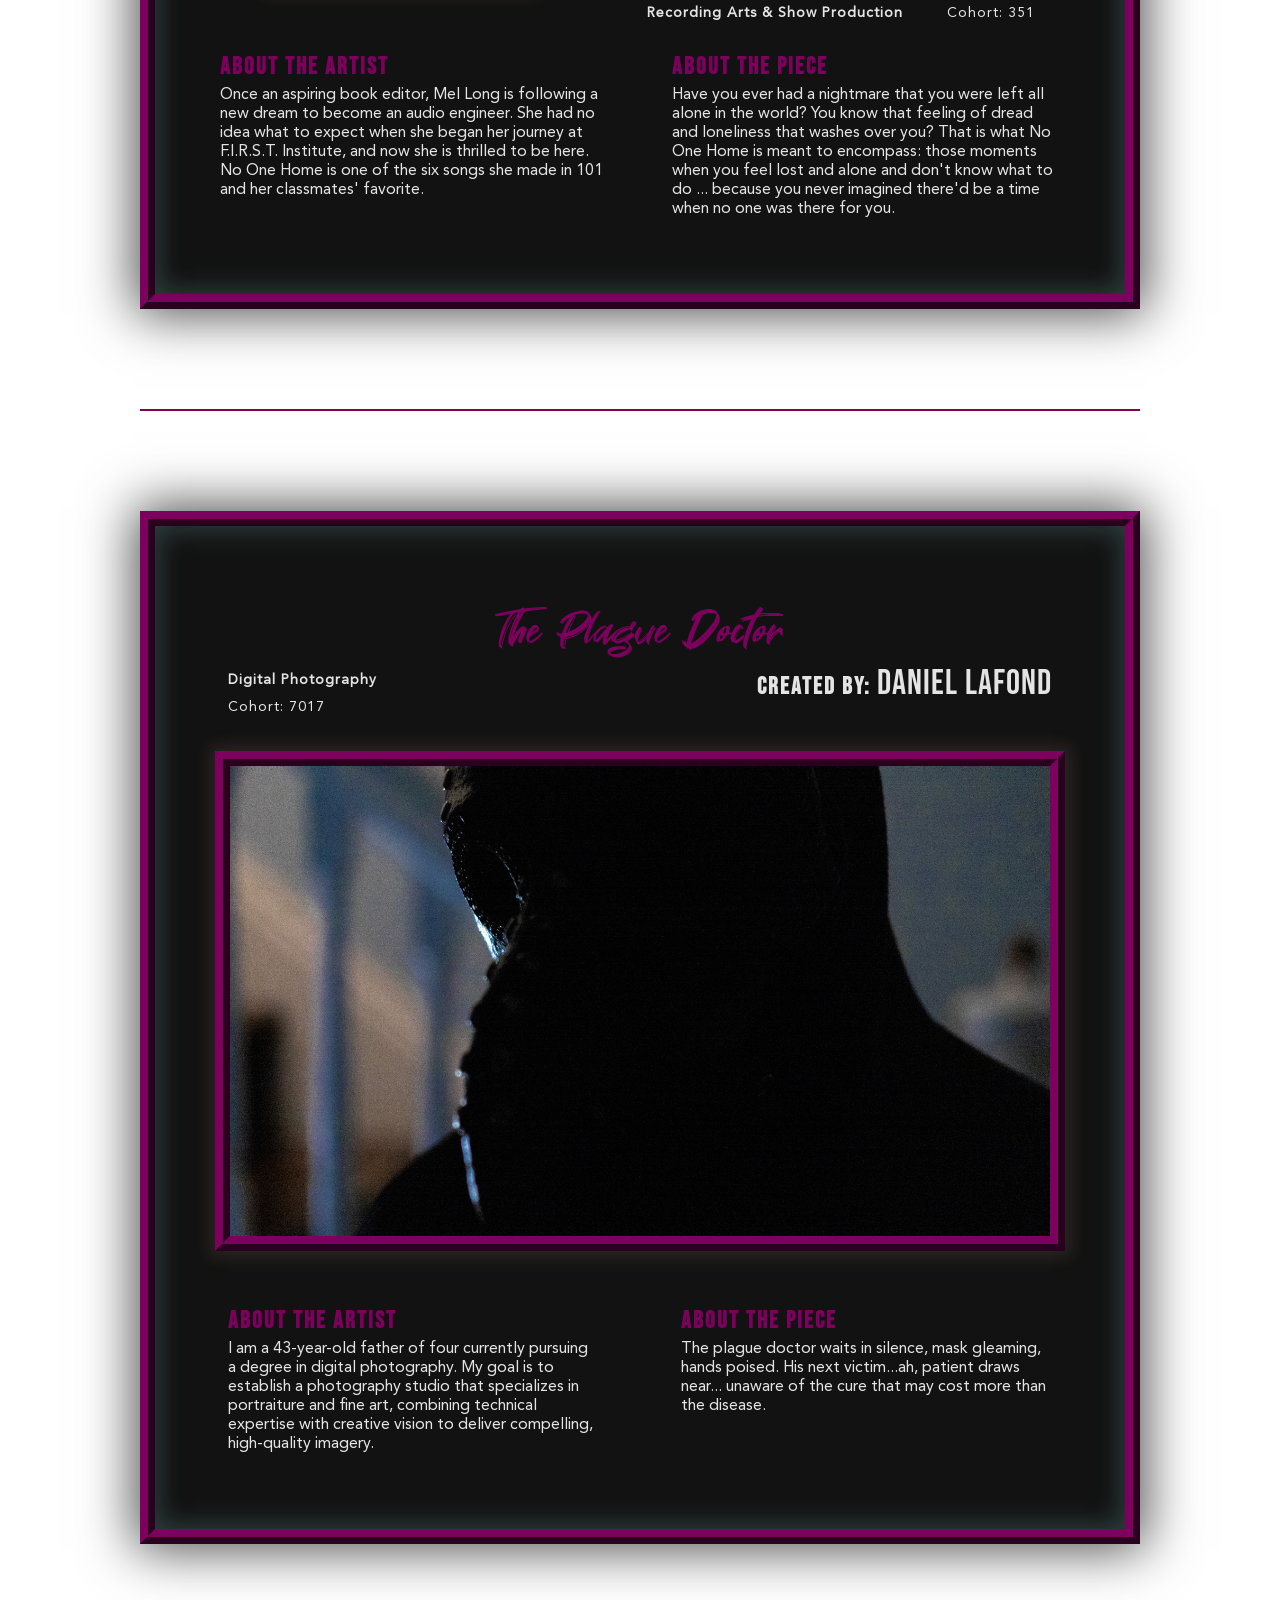
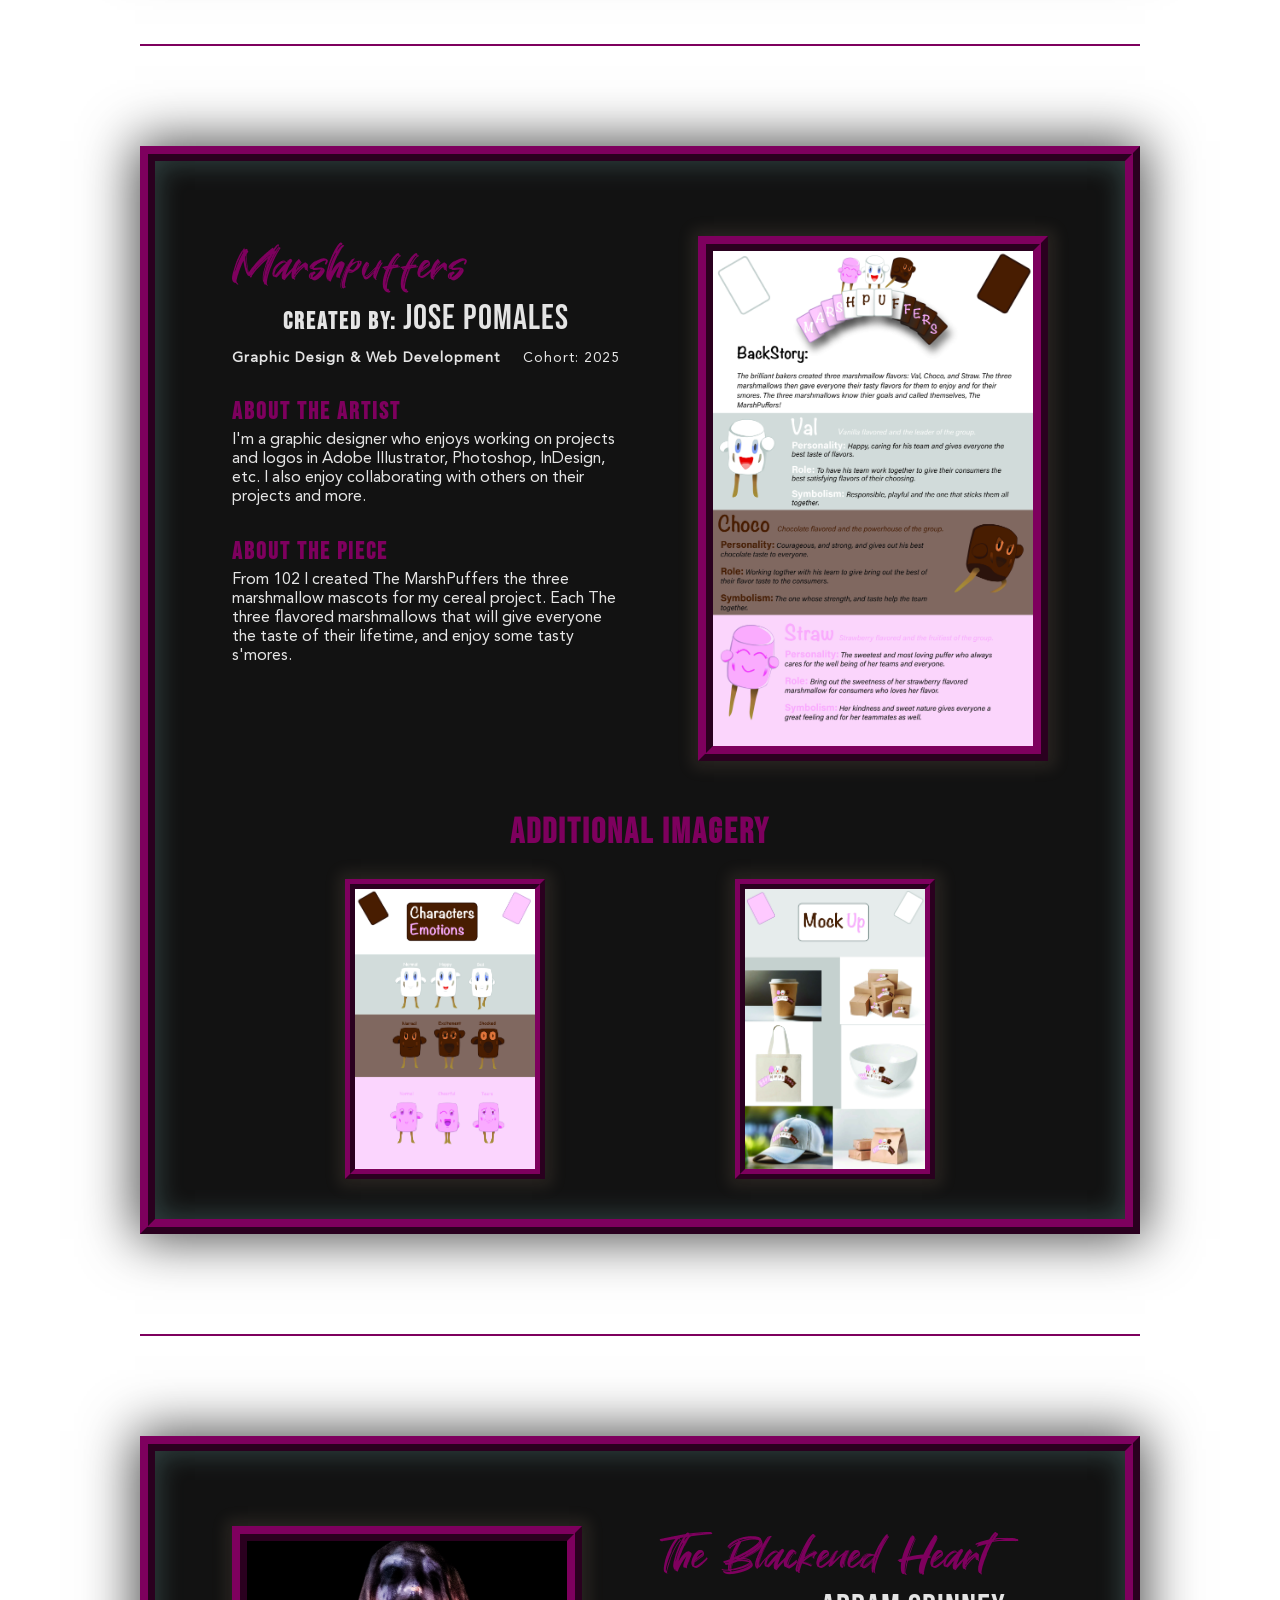
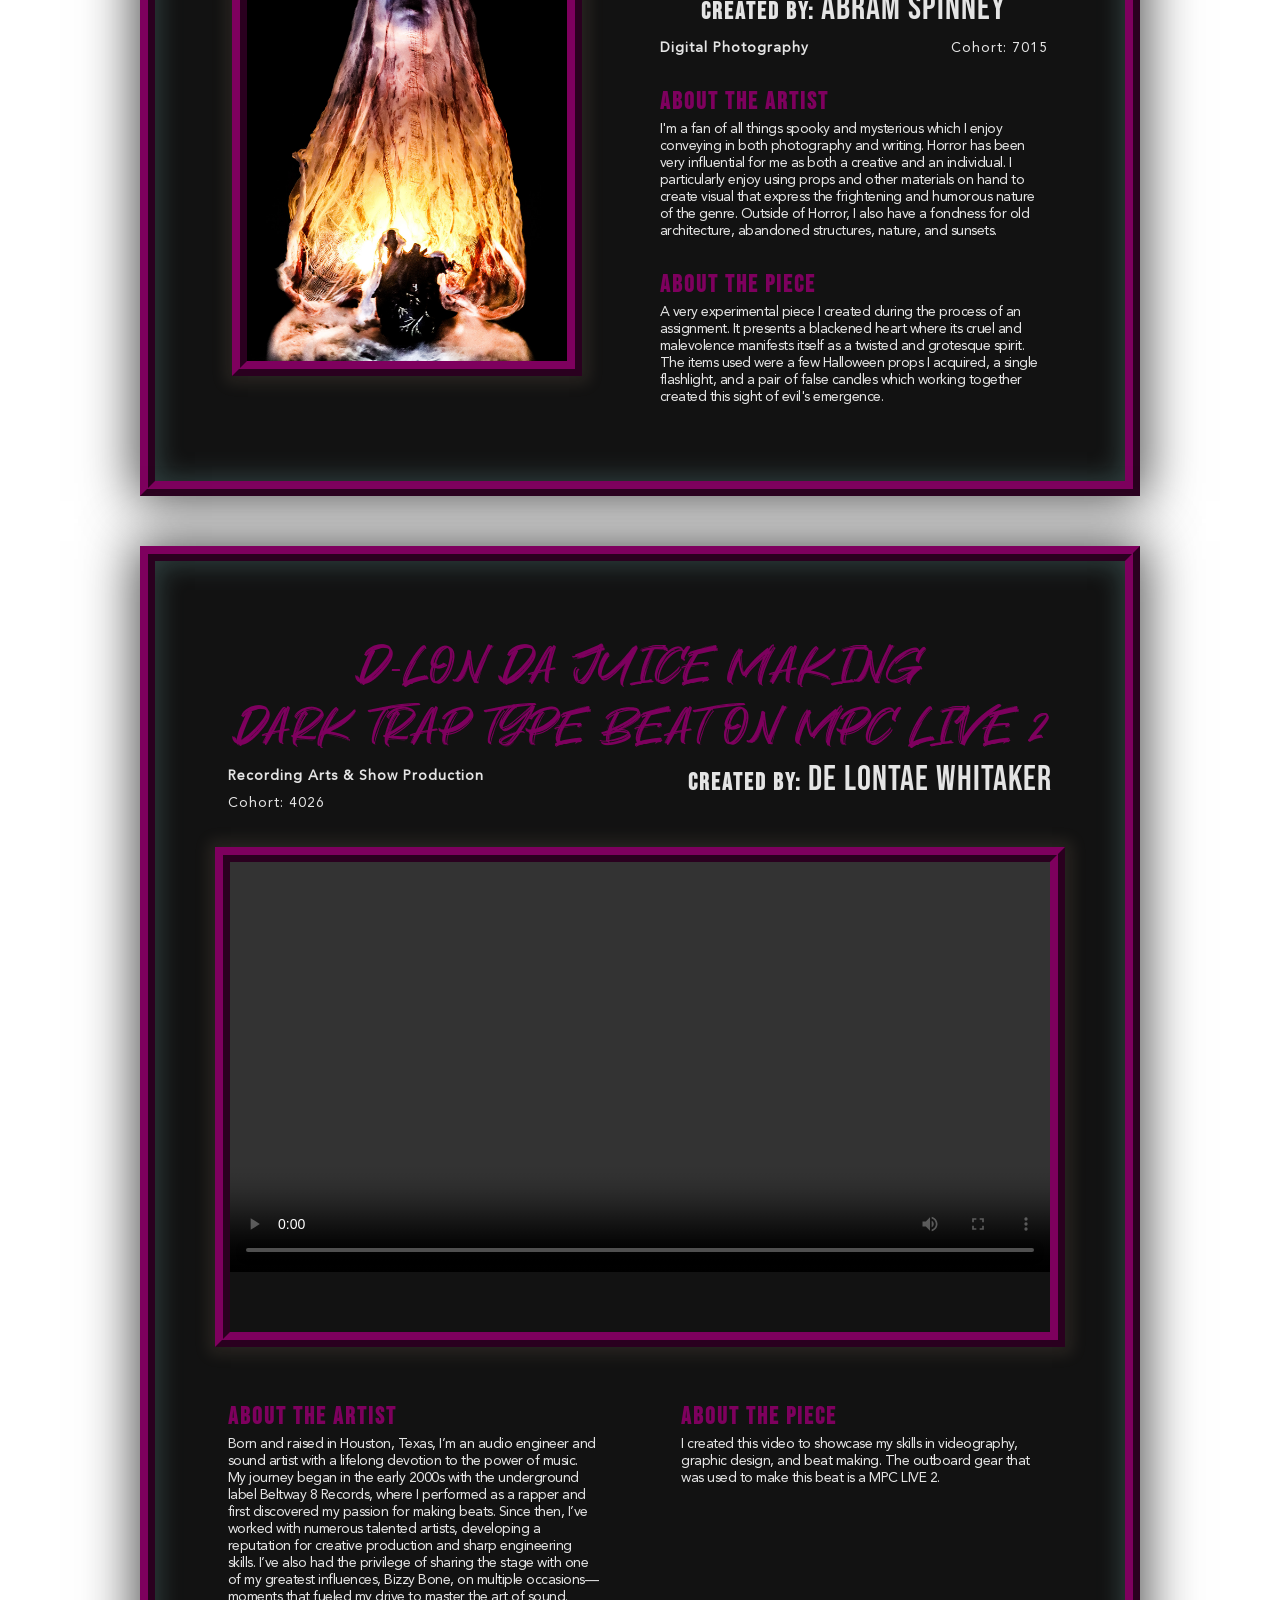
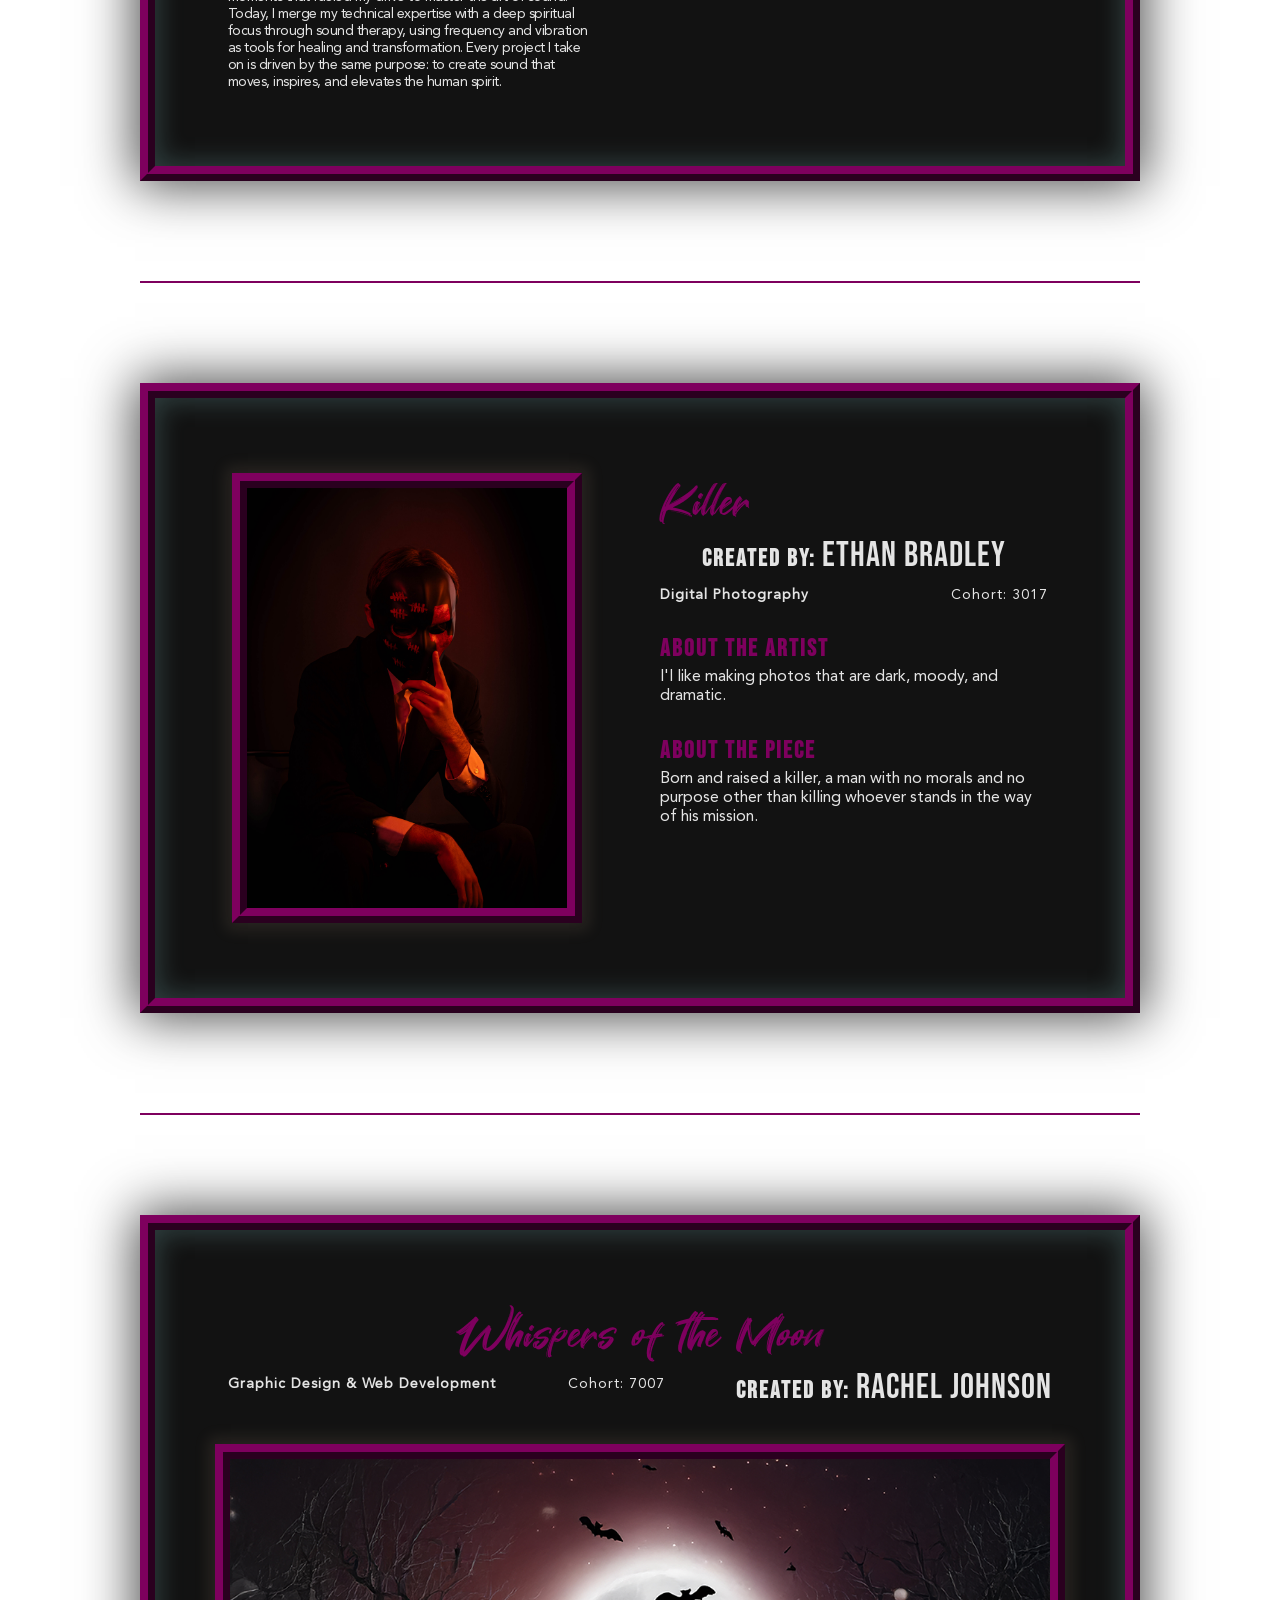
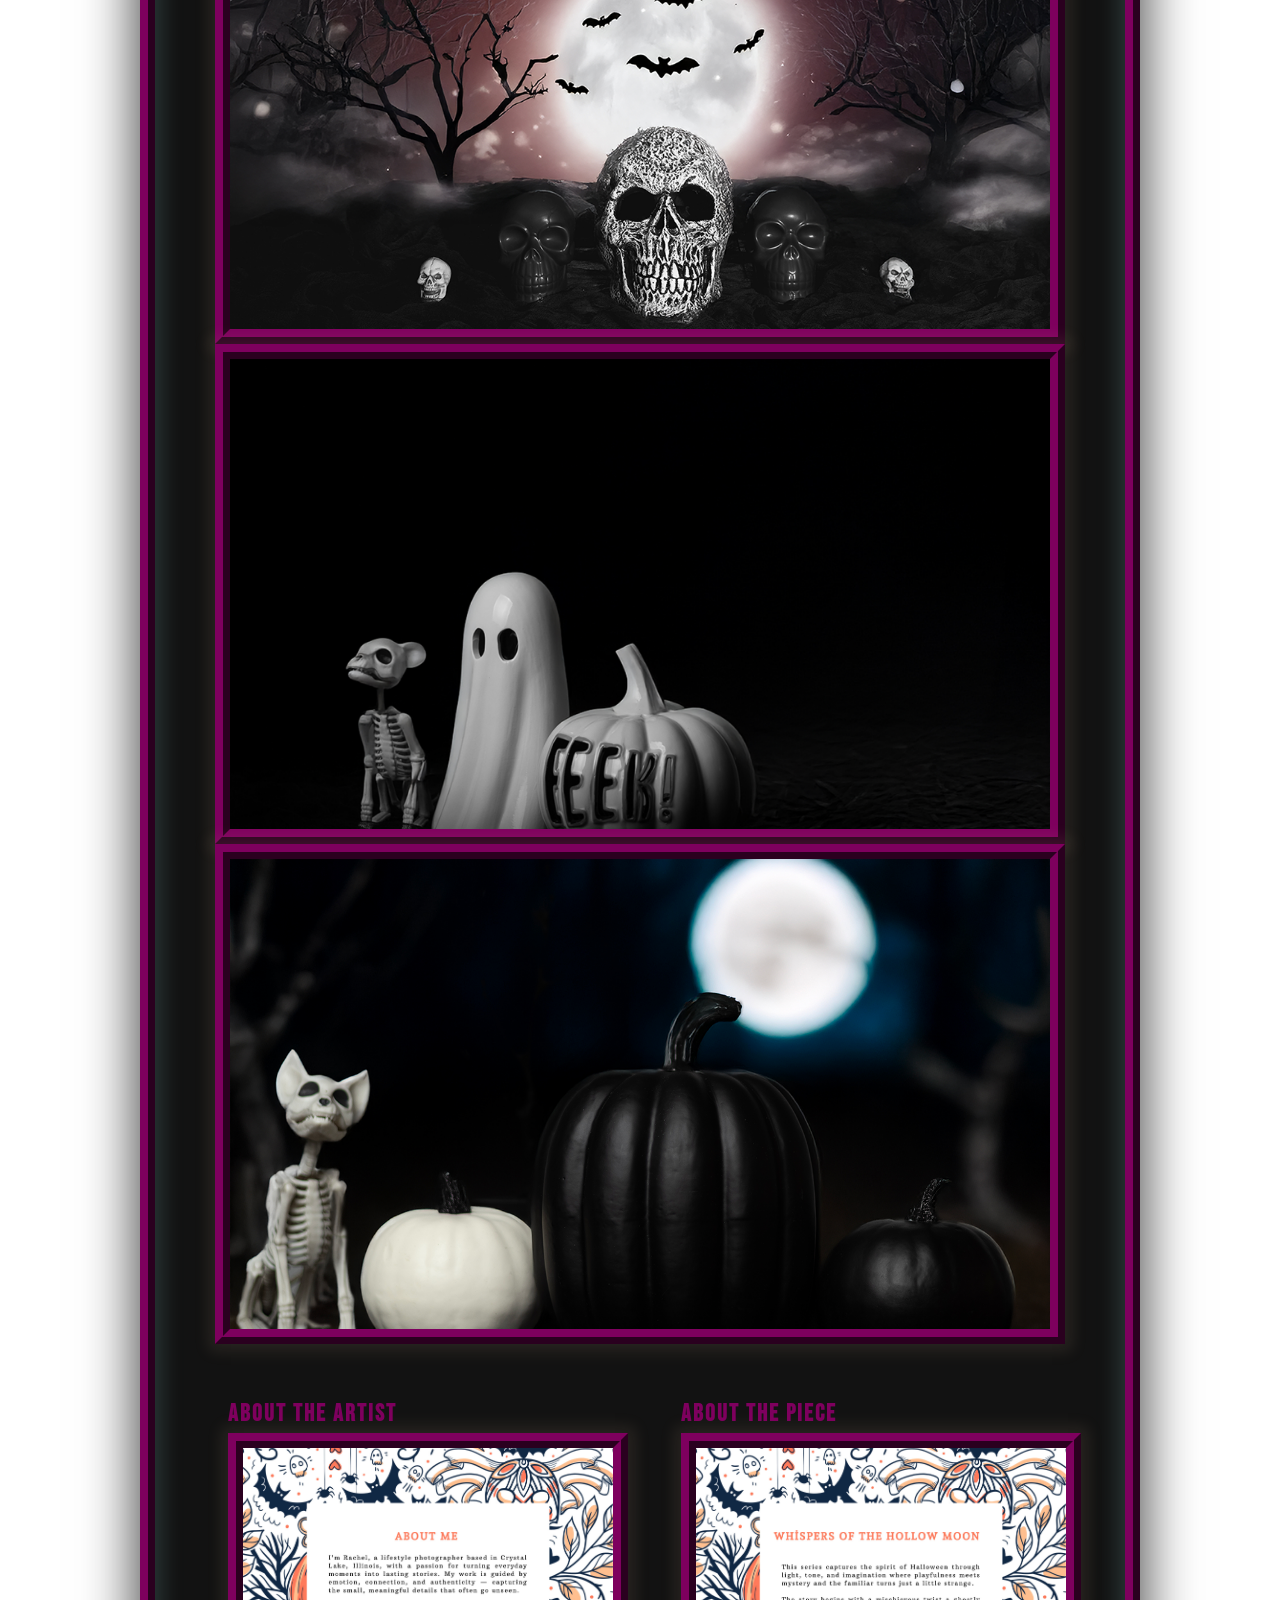
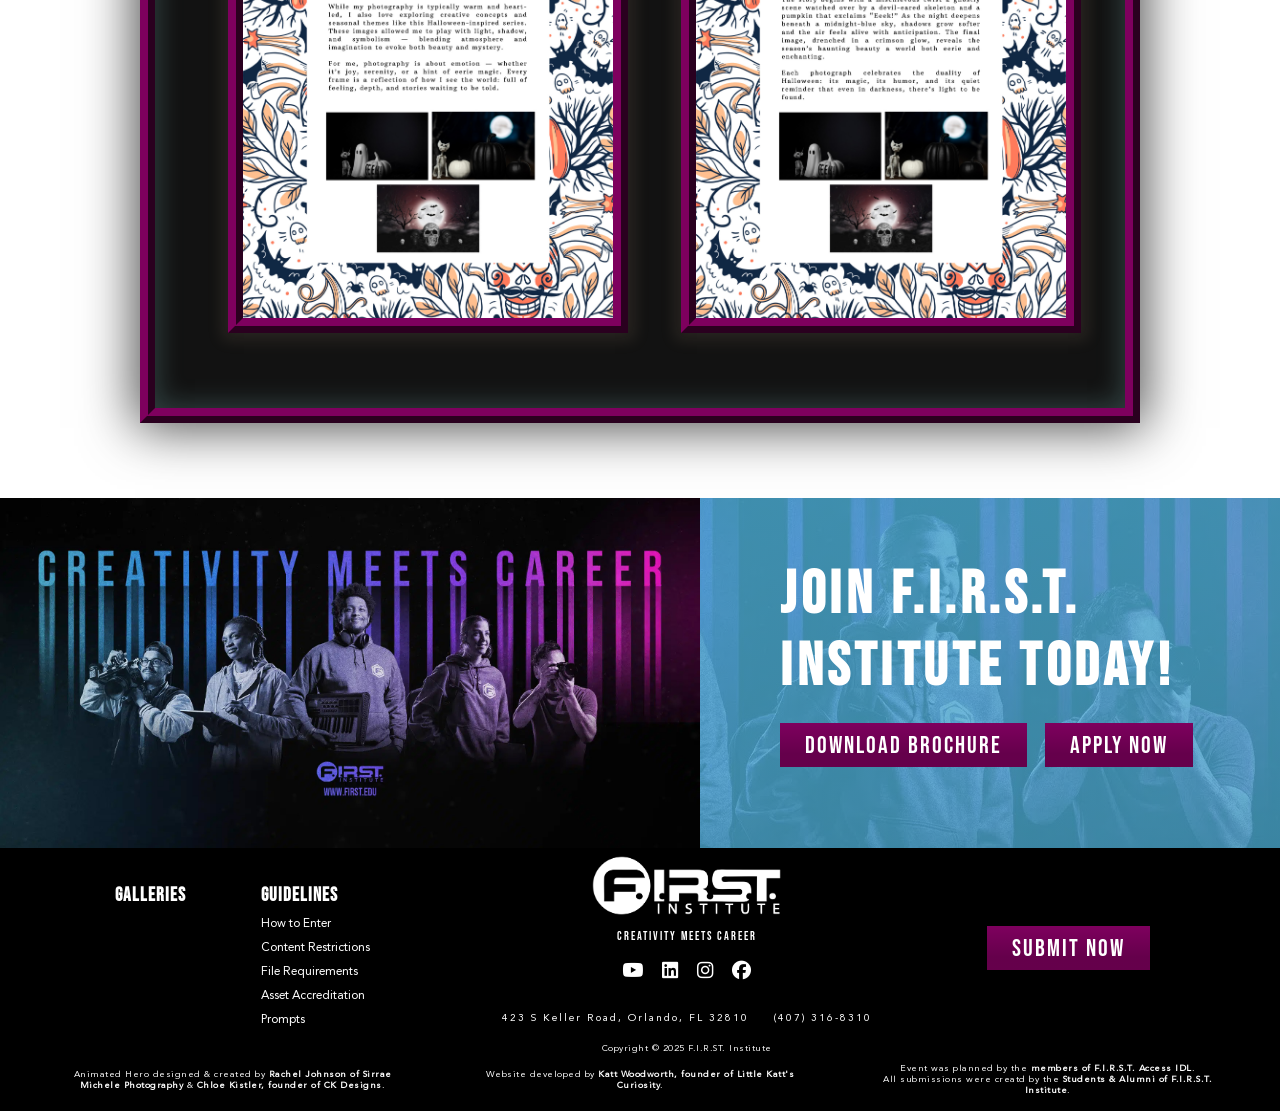
==== commit 555bb948: "subs" ====
--- a/art-show-halloween-2025/demo-gal.html
+++ b/art-show-halloween-2025/demo-gal.html
@@ -896,6 +896,74 @@
                         </p>
                     </div>
                 </div>
+
+                <hr>
+
+                <div class="submission landscape">
+                    <div class="sub-info header">
+                        <h2>Whispers of the Moon</h2>
+
+                        <div class="student-info">
+                            <h5 class="course">
+                                Graphic Design & Web Development
+                            </h5>
+
+                            <h5>Cohort: 7007</h5>
+
+                            <h3>Created by: <span>Rachel Johnson</span></h3>
+                        </div>
+                    </div>
+
+                    <div class="sub-img-container landscape">
+                        <img
+                            class="galleryImage"
+                            src="images/submissions/v2_compressed.png"
+                            alt="Whispers of the Moon Version 2 - Photography Submission by Rachel Johnson"
+                        >
+                    </div>
+                    
+                    <div class="sub-img-container landscape">
+                        <img
+                            class="galleryImage"
+                            src="images/submissions/v3_compressed.png"
+                            alt="Whispers of the Moon Version 1 - Photography Submission by Rachel Johnson"
+                        >
+                    </div>
+
+                    <div class="sub-img-container landscape">
+                        <img
+                            class="galleryImage"
+                            src="images/submissions/v1_compressed.png"
+                            alt="Whispers of the Moon Version 3 - Photography Submission by Rachel Johnson"
+                        >
+                    </div>
+
+                    <div class="sub-info container">
+                        <div class="student-info">
+                            <h4>About the Artist</h4>
+
+                            <div class="sub-img-container about-img">
+                                <img
+                                    class="galleryImage"
+                                    src="images/submissions/AboutMe_compressed.jpg"
+                                    alt="About the Artist - Rachel Johnson"
+                                >
+                            </div>
+                        </div>
+
+                        <div class="student-info">
+                            <h4>About the Piece</h4>
+
+                            <div class="sub-img-container about-img">
+                                <img
+                                    class="galleryImage"
+                                    src="images/submissions/AboutPiece_compressed.jpg"
+                                    alt="About the Piece - Rachel Johnson"
+                                >
+                            </div>
+                        </div>
+                    </div>
+                </div>
             </div>
         </div>
         <!--End Main Content-->
--- a/art-show-halloween-2025/css/style.css
+++ b/art-show-halloween-2025/css/style.css
@@ -1018,6 +1018,11 @@
     object-fit: cover;
 }
 
+#main-content .submission .sub-img-container.about-img {
+    width: 400px;
+    height: 500px;
+}
+
 #main-content .submission .sub-img-container:hover {
     cursor: pointer;
     transform: scale(105%);
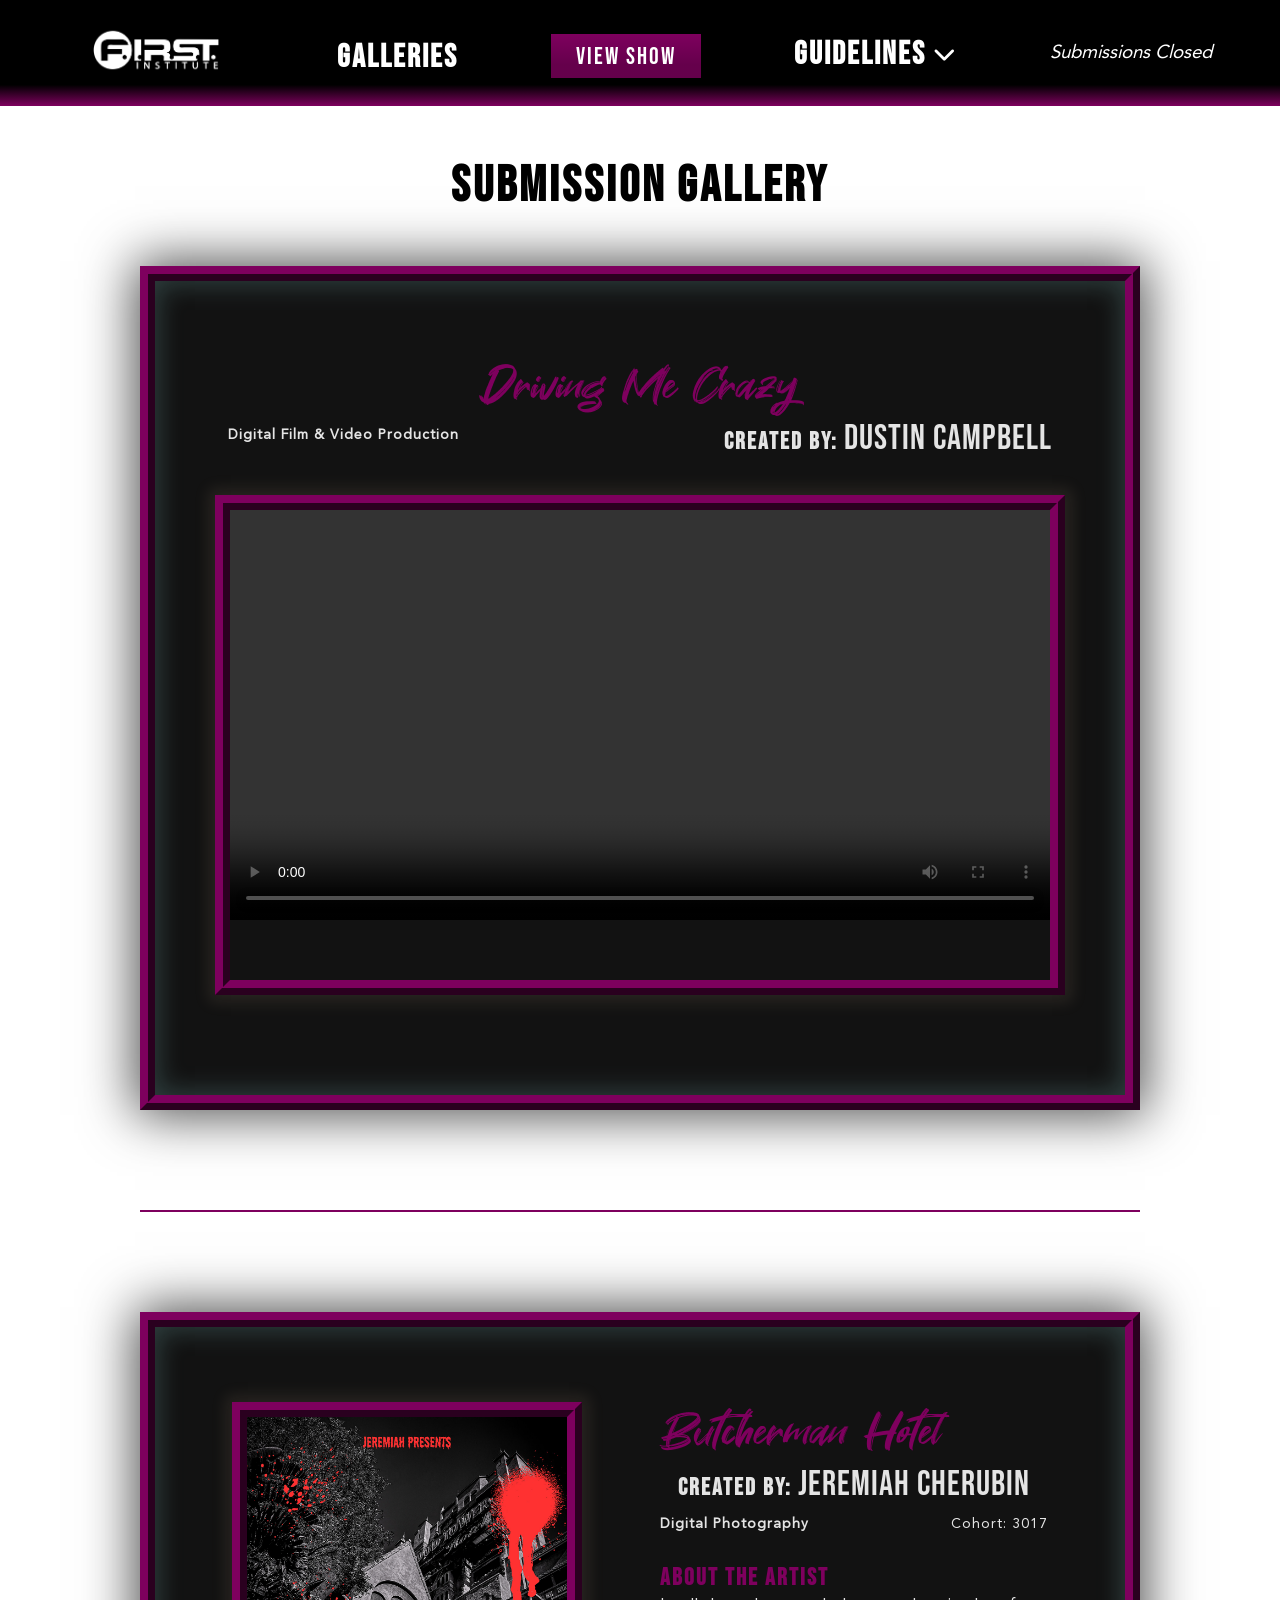
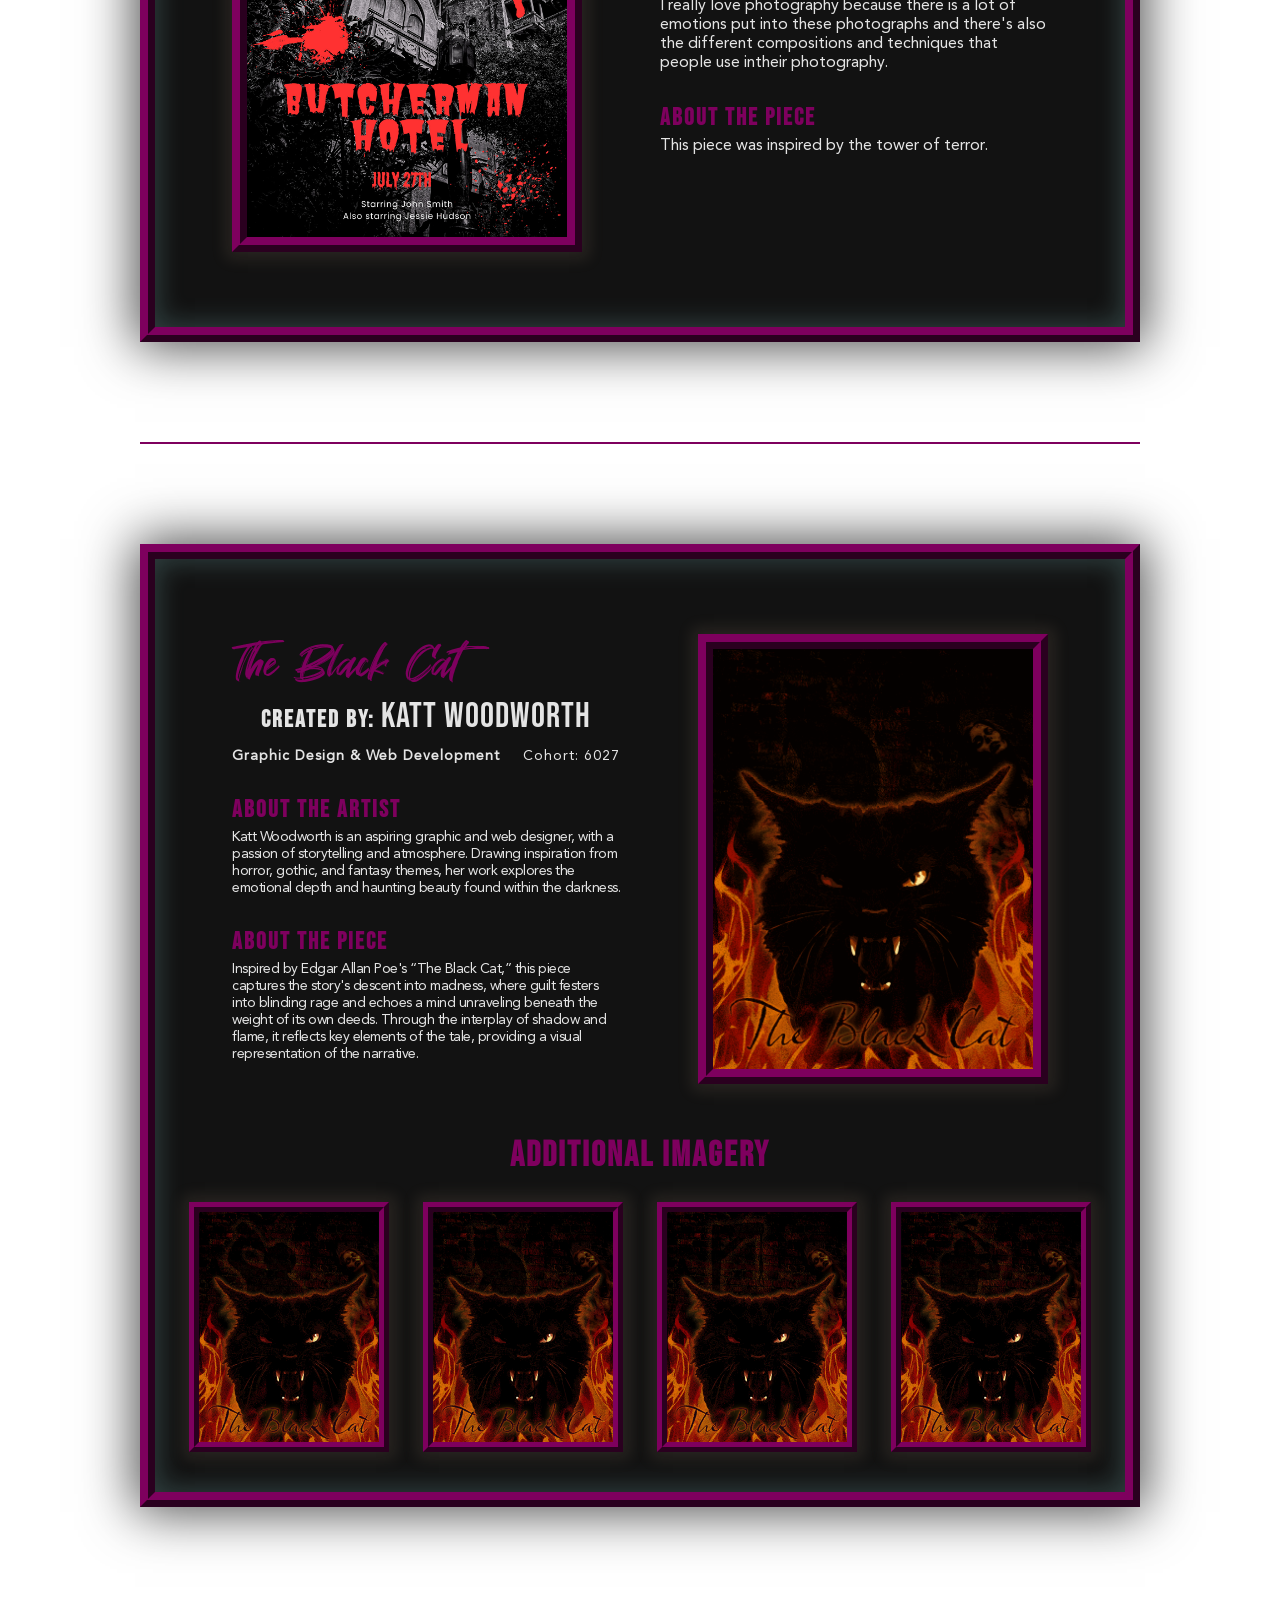
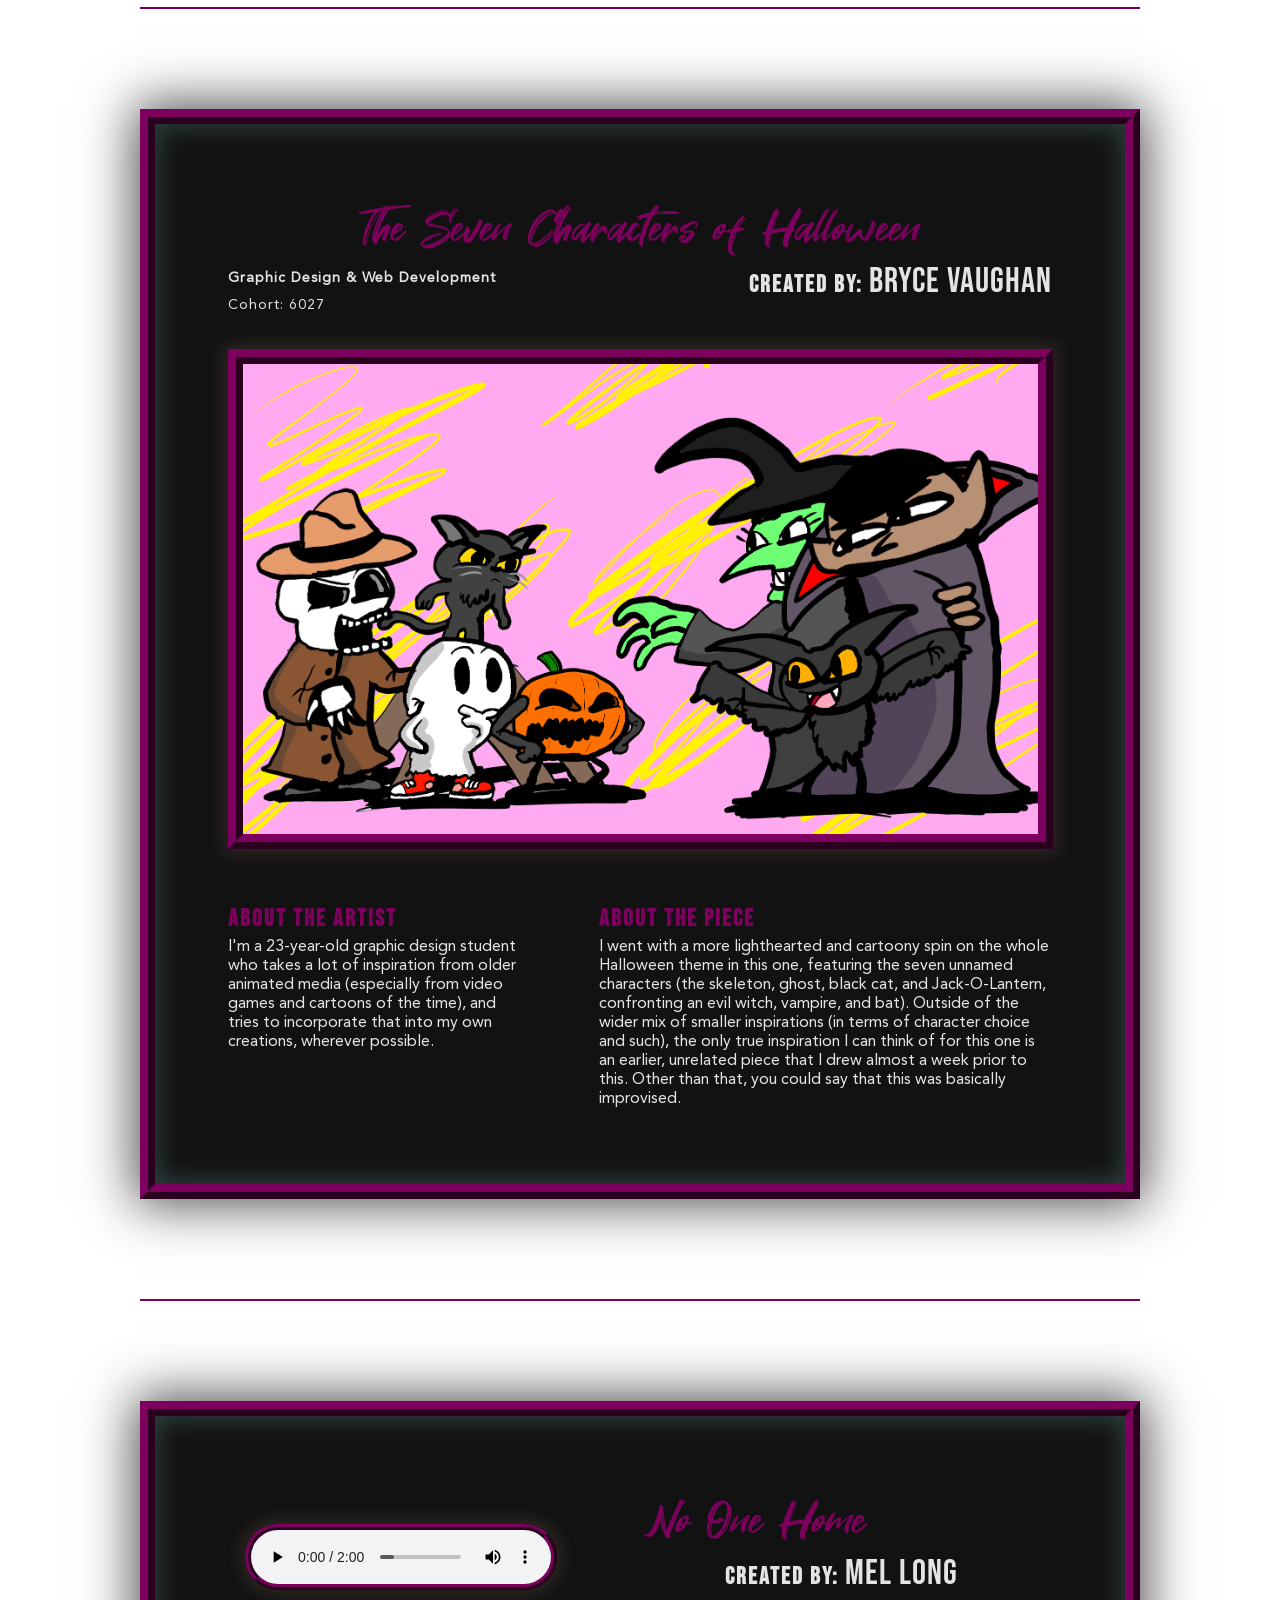
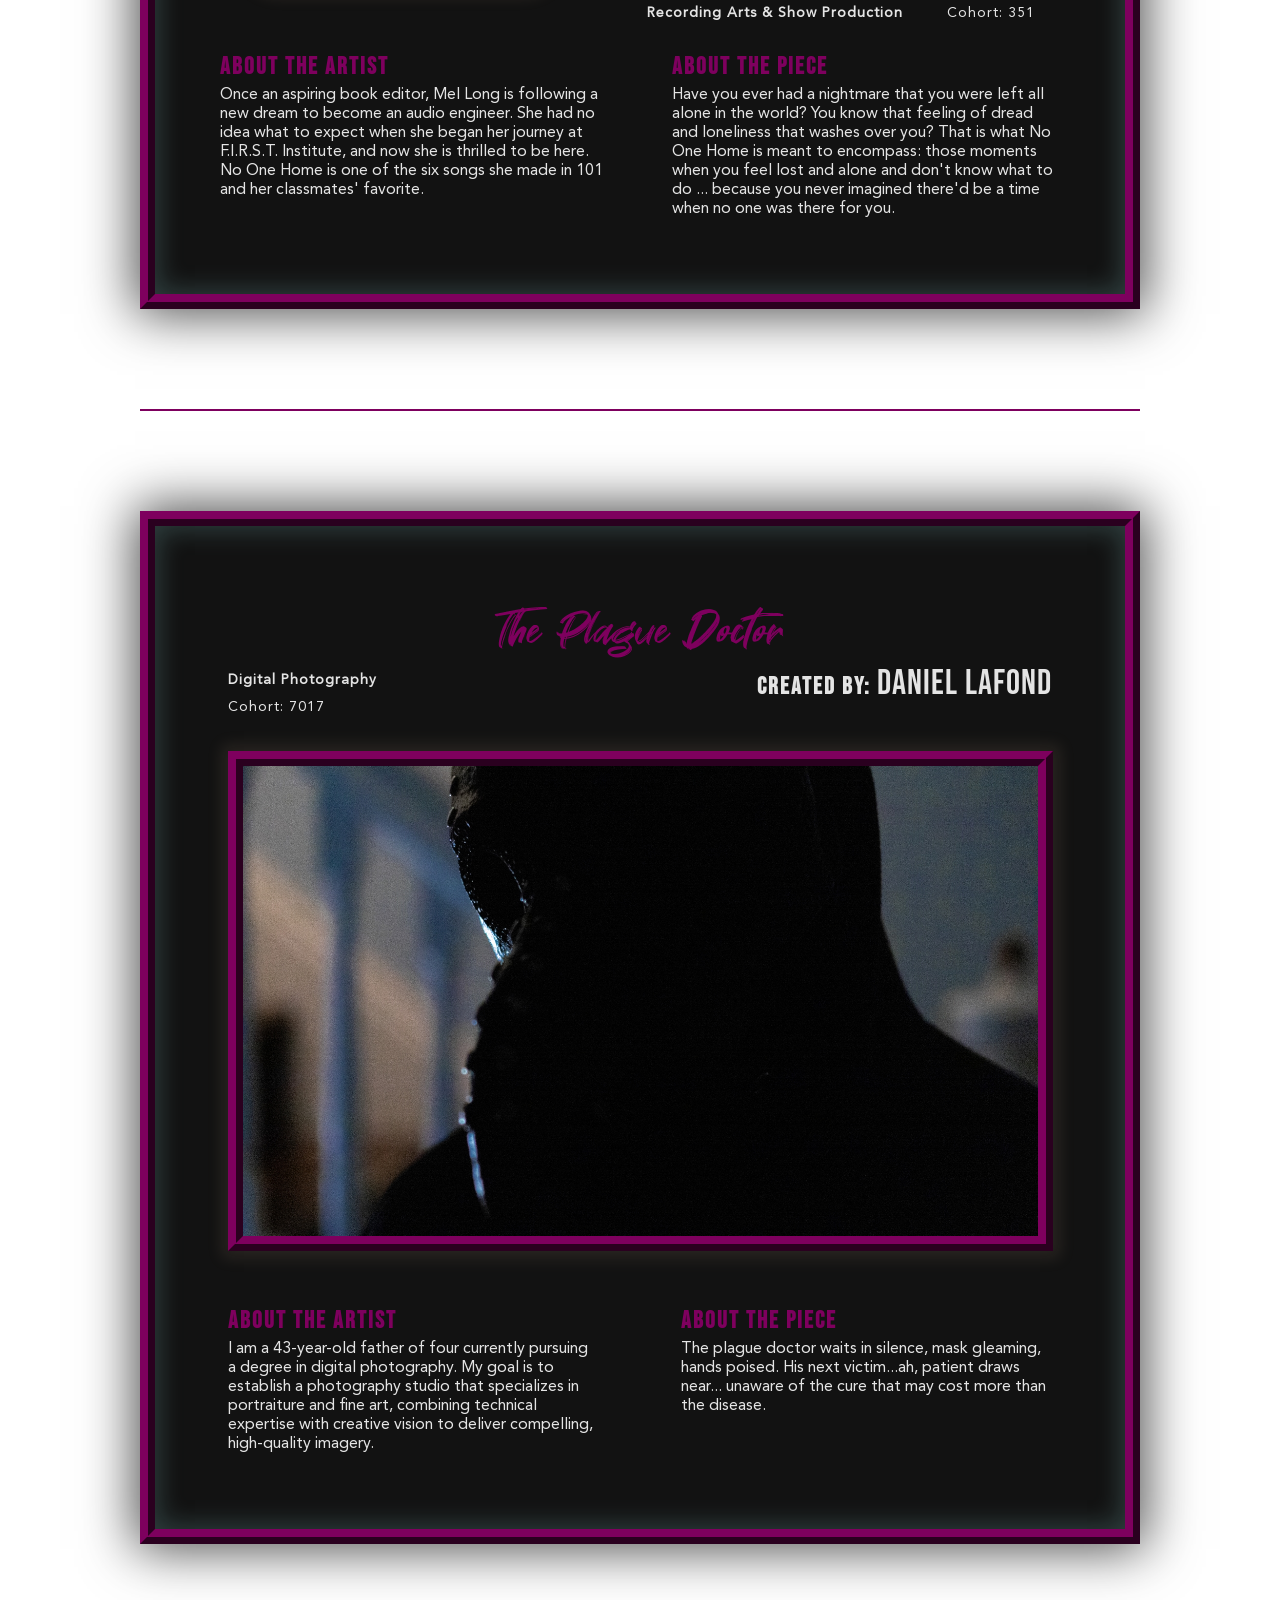
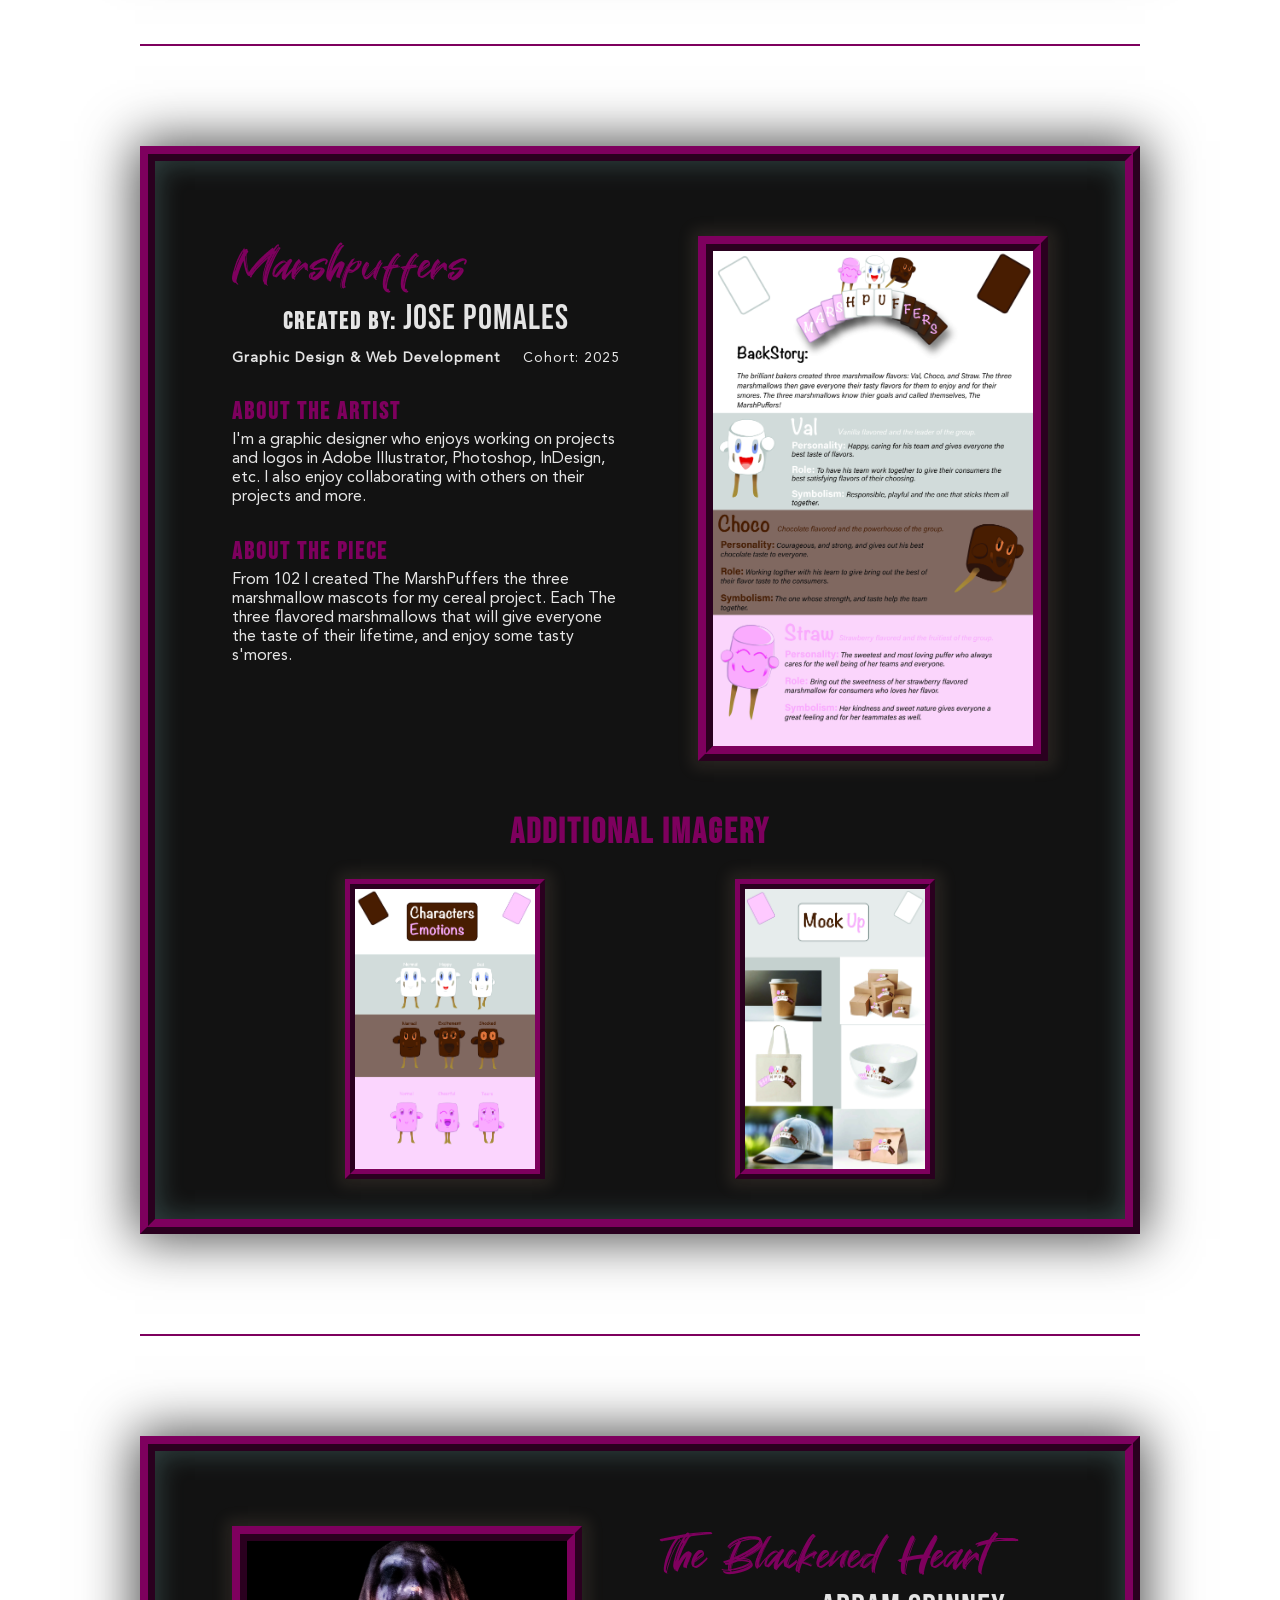
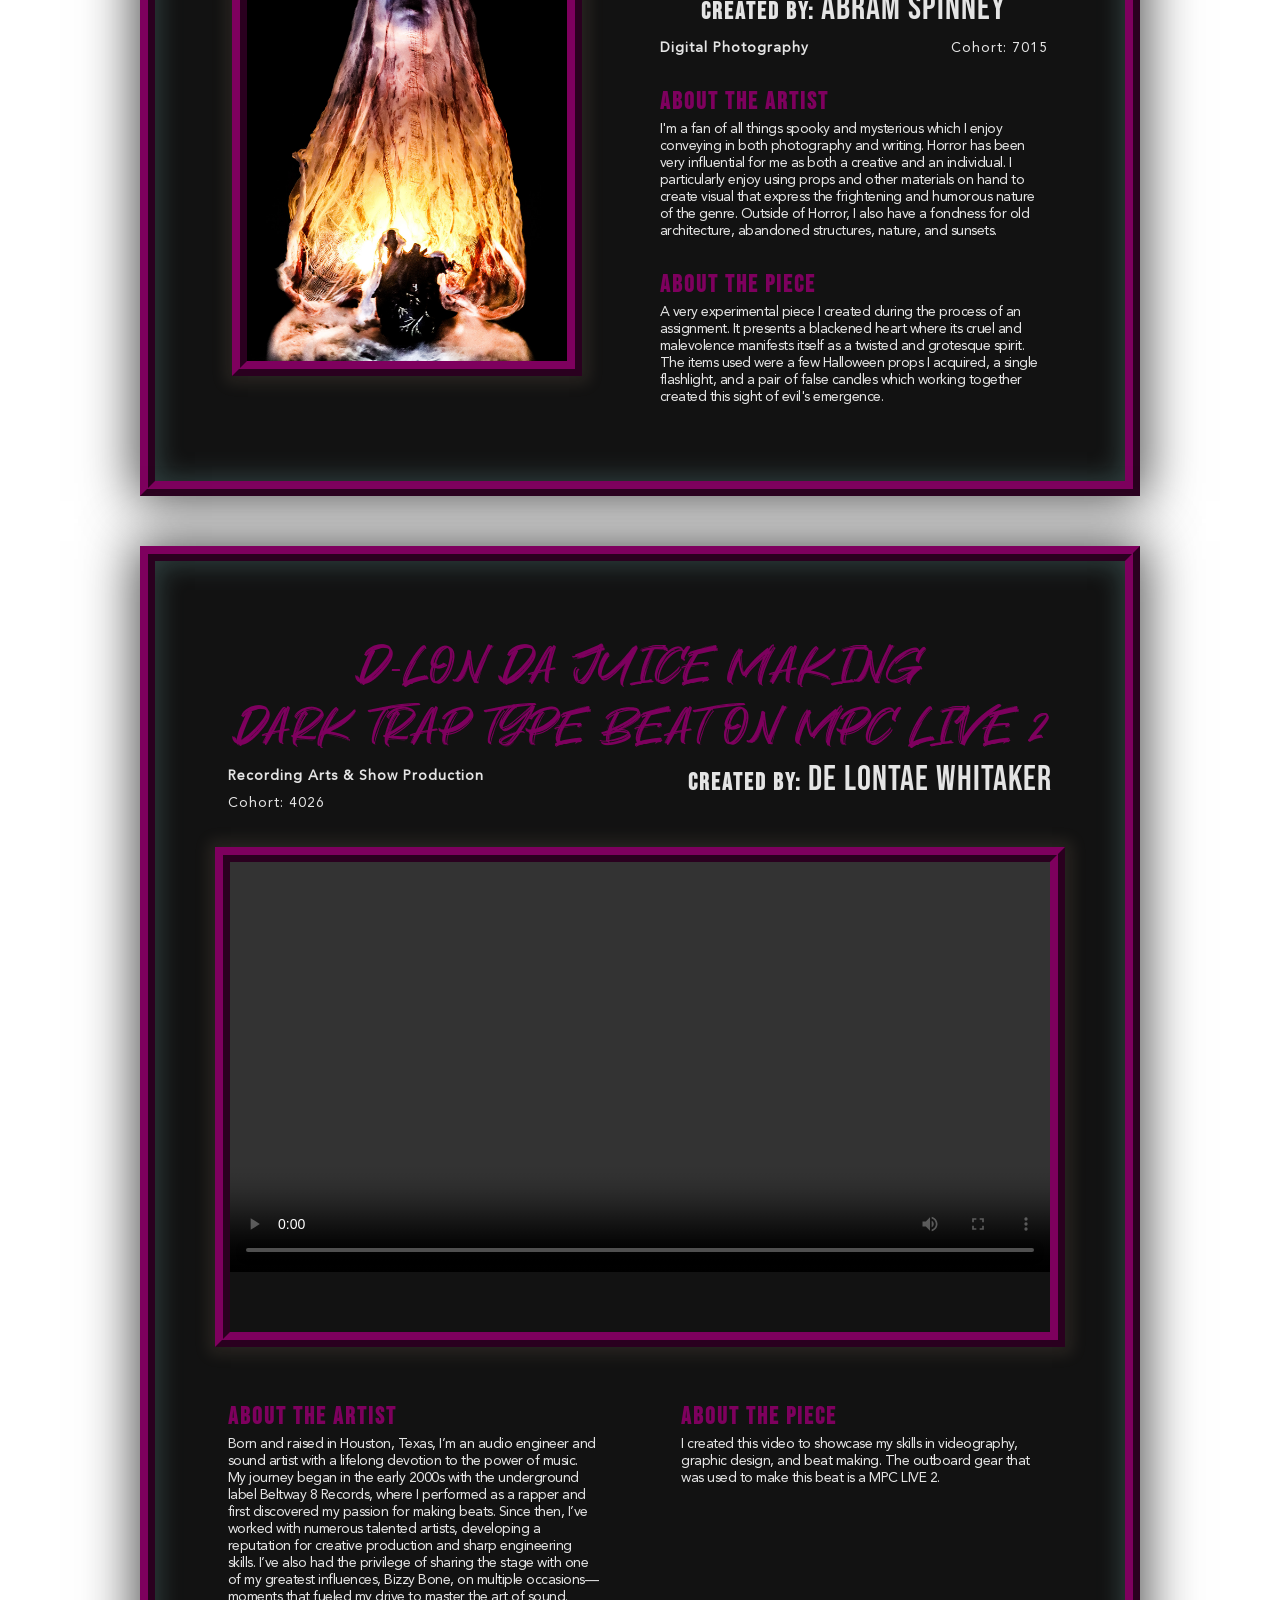
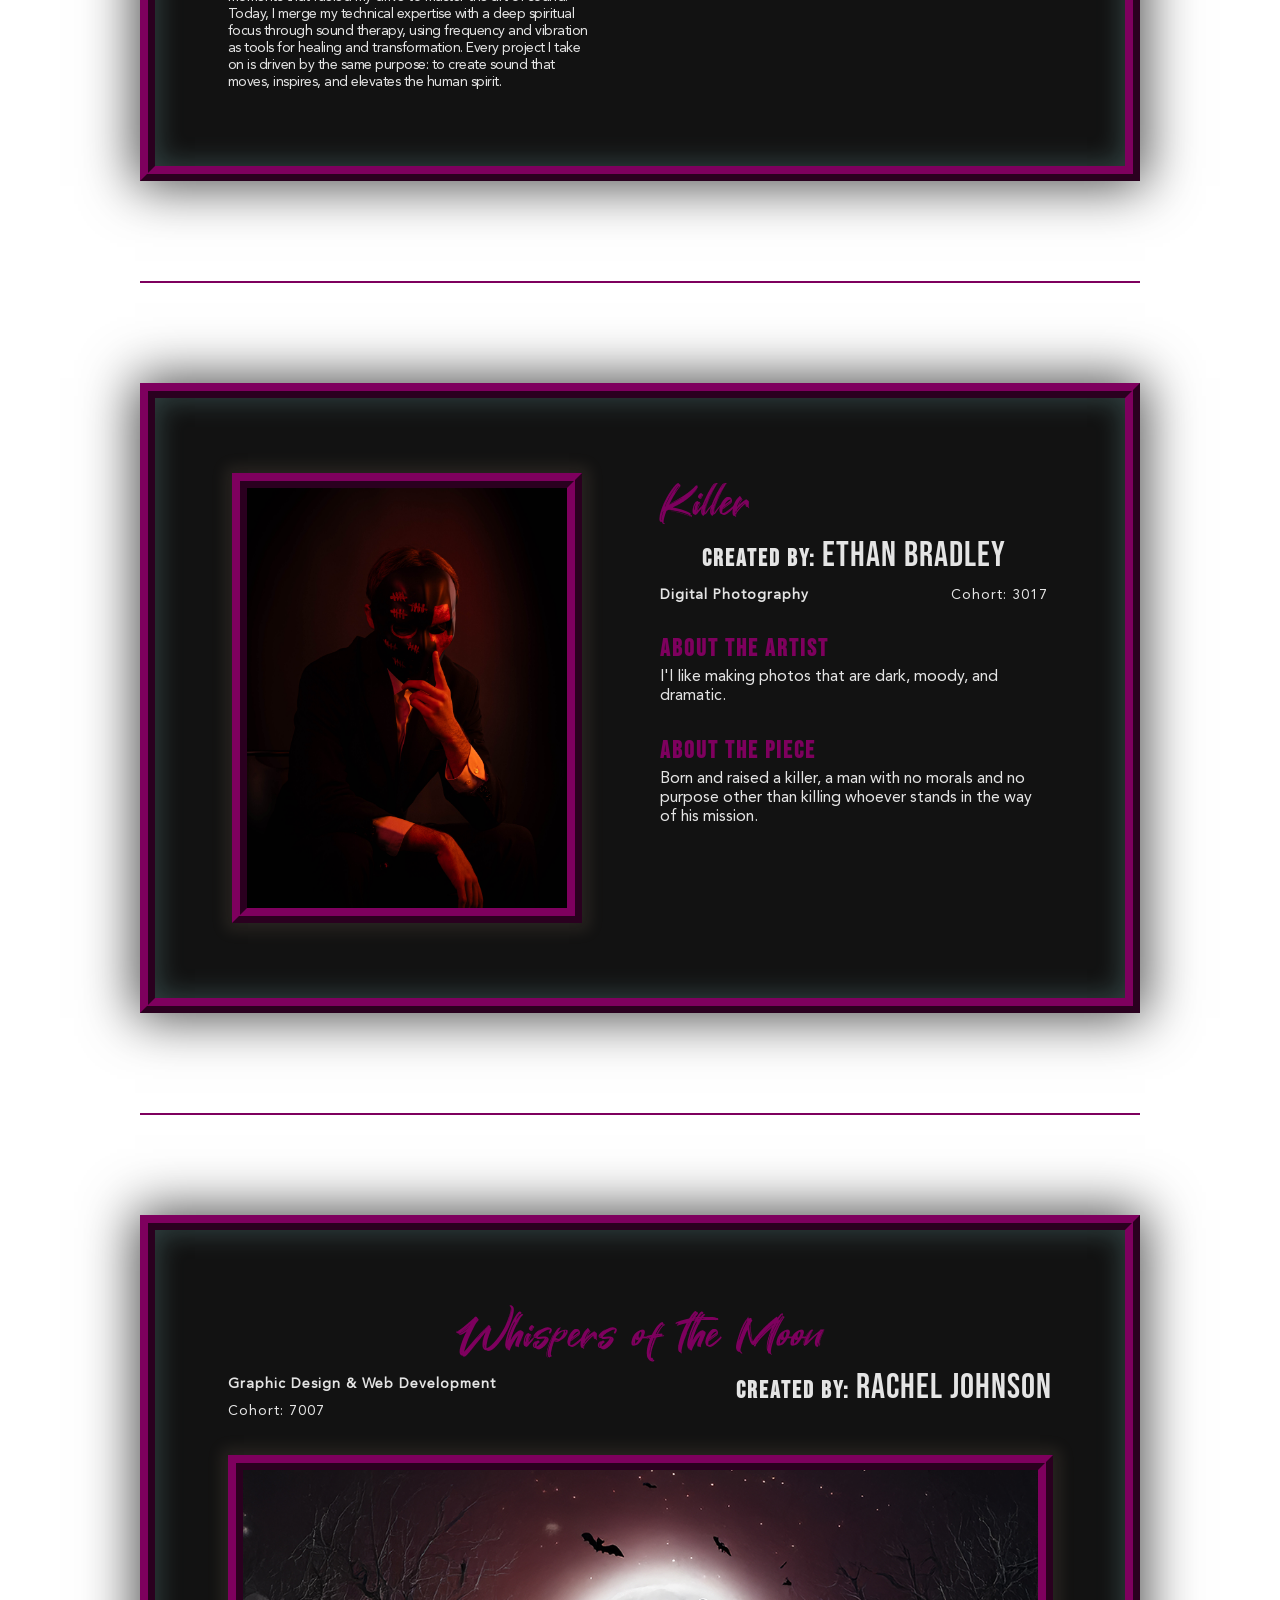
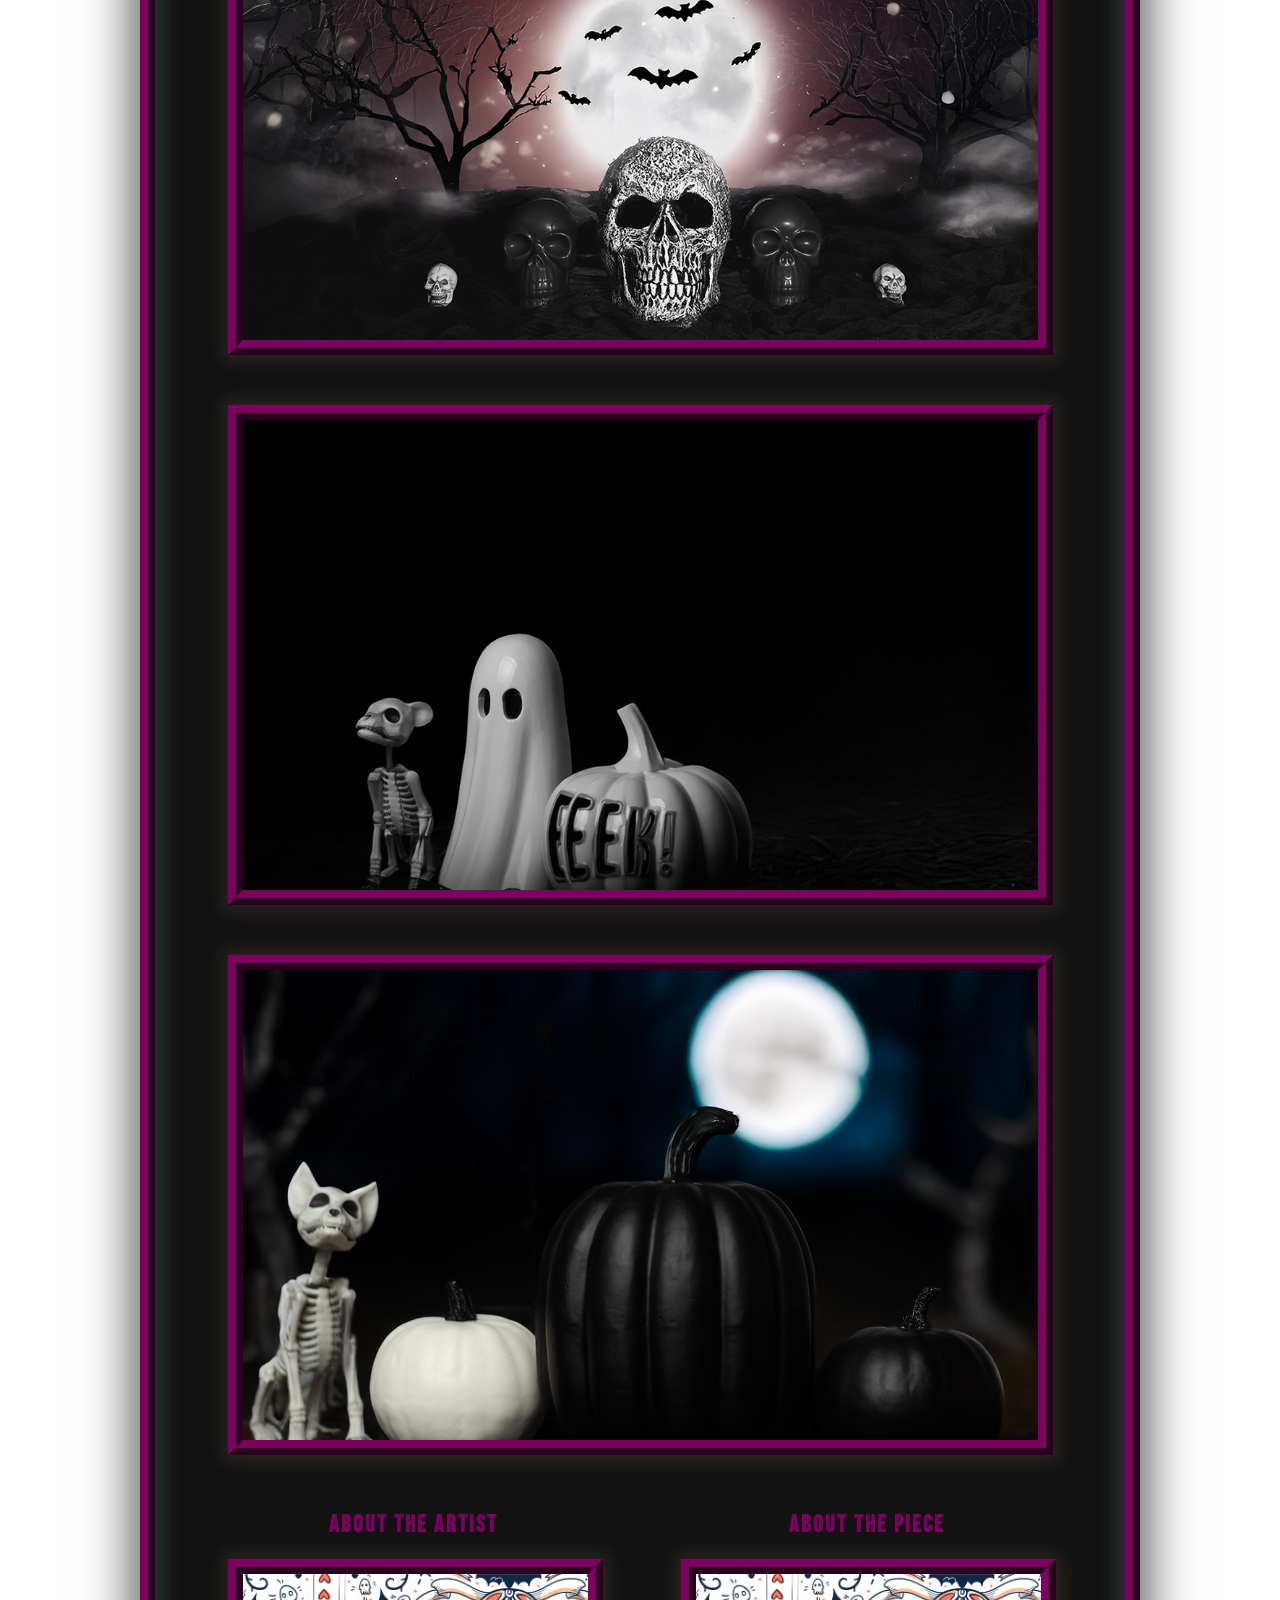
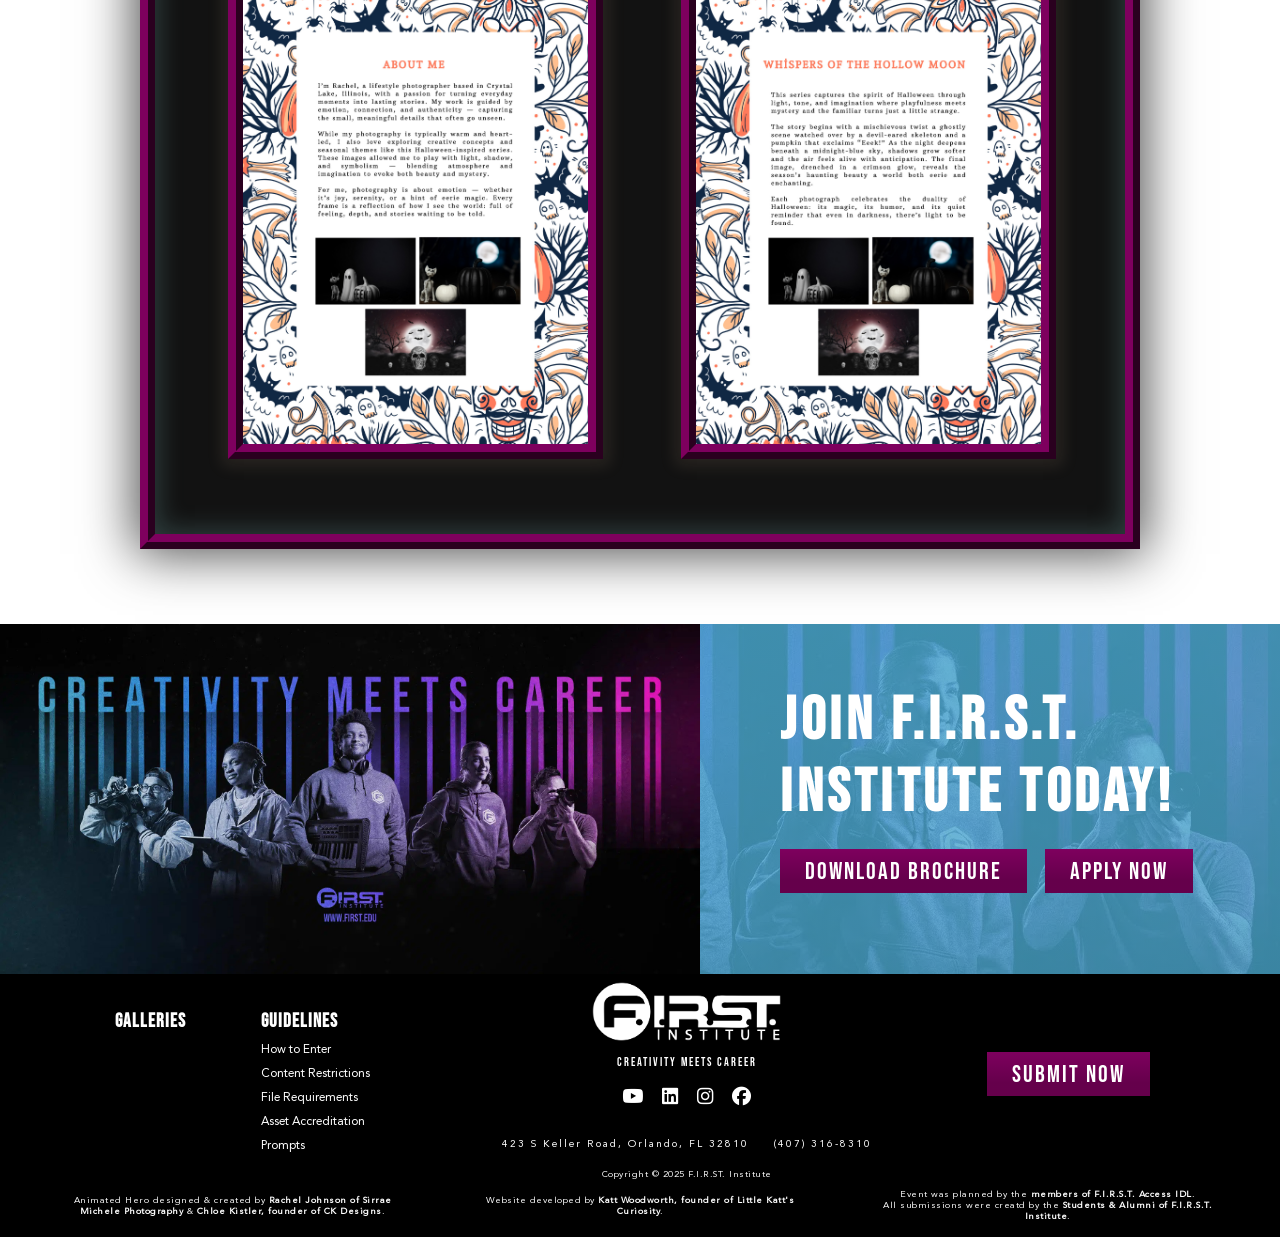
==== commit 1227220d: "subs" ====
--- a/art-show-halloween-2025/demo-gal.html
+++ b/art-show-halloween-2025/demo-gal.html
@@ -904,17 +904,22 @@
                         <h2>Whispers of the Moon</h2>
 
                         <div class="student-info">
-                            <h5 class="course">
-                                Graphic Design & Web Development
-                            </h5>
-
-                            <h5>Cohort: 7007</h5>
+                            <div class="student-info">
+                                <h5 class="course">
+                                    Graphic Design & Web Development
+                                </h5>
+
+                                <h5>Cohort: 7007</h5>
+                            </div>
 
                             <h3>Created by: <span>Rachel Johnson</span></h3>
                         </div>
-                    </div>
-
-                    <div class="sub-img-container landscape">
+                        <div class="student-info">
+                            
+                        </div>
+                    </div>
+
+                    <div class="sub-img-container landscape multi">
                         <img
                             class="galleryImage"
                             src="images/submissions/v2_compressed.png"
@@ -922,7 +927,7 @@
                         >
                     </div>
                     
-                    <div class="sub-img-container landscape">
+                    <div class="sub-img-container landscape multi">
                         <img
                             class="galleryImage"
                             src="images/submissions/v3_compressed.png"
@@ -939,7 +944,7 @@
                     </div>
 
                     <div class="sub-info container">
-                        <div class="student-info">
+                        <div class="student-info pic-instead-p">
                             <h4>About the Artist</h4>
 
                             <div class="sub-img-container about-img">
@@ -951,7 +956,7 @@
                             </div>
                         </div>
 
-                        <div class="student-info">
+                        <div class="student-info pic-instead-p">
                             <h4>About the Piece</h4>
 
                             <div class="sub-img-container about-img">
--- a/art-show-halloween-2025/css/style.css
+++ b/art-show-halloween-2025/css/style.css
@@ -955,10 +955,14 @@
     width: 40%;
 }
 
-#main-content .submission.landscape .sub-img-container{
-    width: 850px;
+#main-content .submission.landscape .sub-img-container {
+    width: 825px;
     height: 500px;
     margin: 0 auto;
+}
+
+#main-content .submission.landscape .sub-img-container.landscape.multi {
+    margin-bottom: 50px;
 }
 
 #main-content #submission-gallery .submission.video.landscape .sub-vid-container {
@@ -1012,6 +1016,9 @@
     display: block;
 }
 
+#main-content #submission-gallery .submission.landscape .sub-info.container .student-info.pic-instead-p h4{
+    text-align: center;
+}
 #main-content .submission .sub-img-container img {
     width: 100%;
     height: 100%;
@@ -1019,8 +1026,9 @@
 }
 
 #main-content .submission .sub-img-container.about-img {
-    width: 400px;
+    width: 375px;
     height: 500px;
+    margin-top: 20px;
 }
 
 #main-content .submission .sub-img-container:hover {
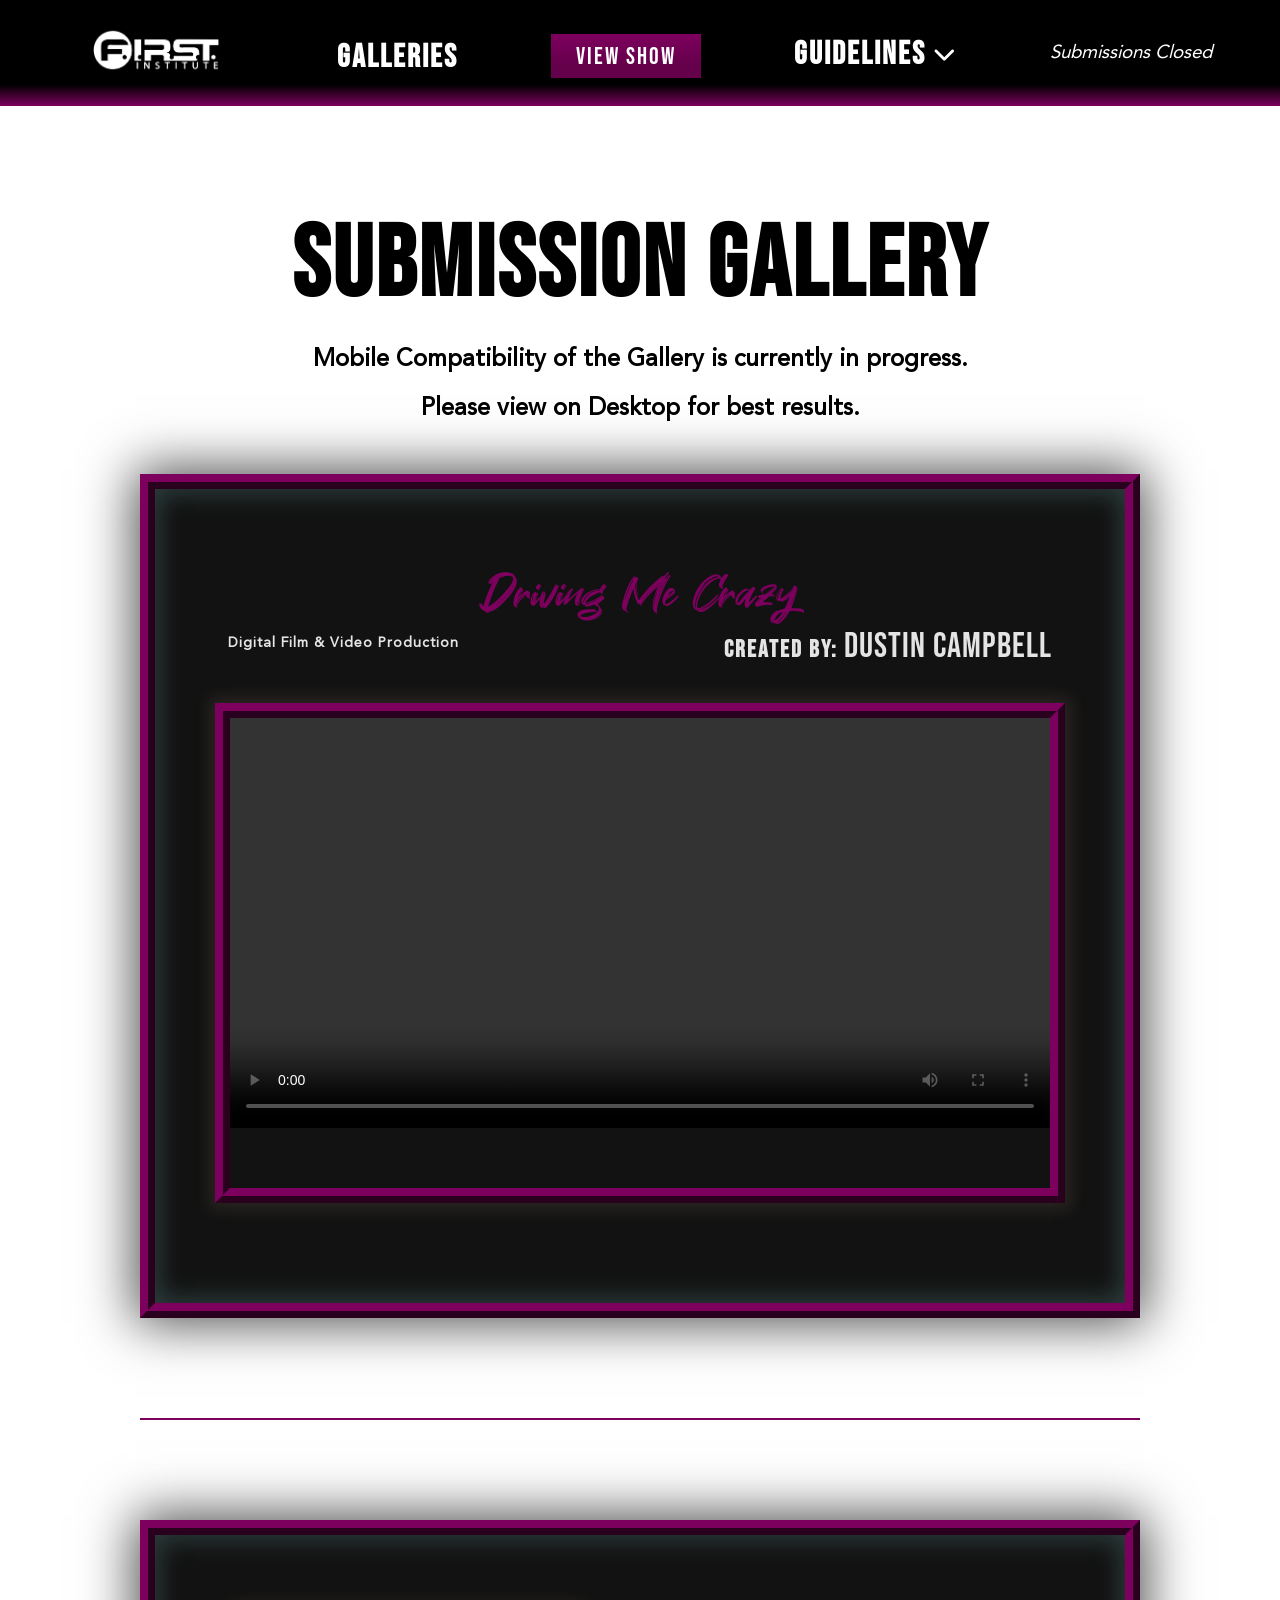
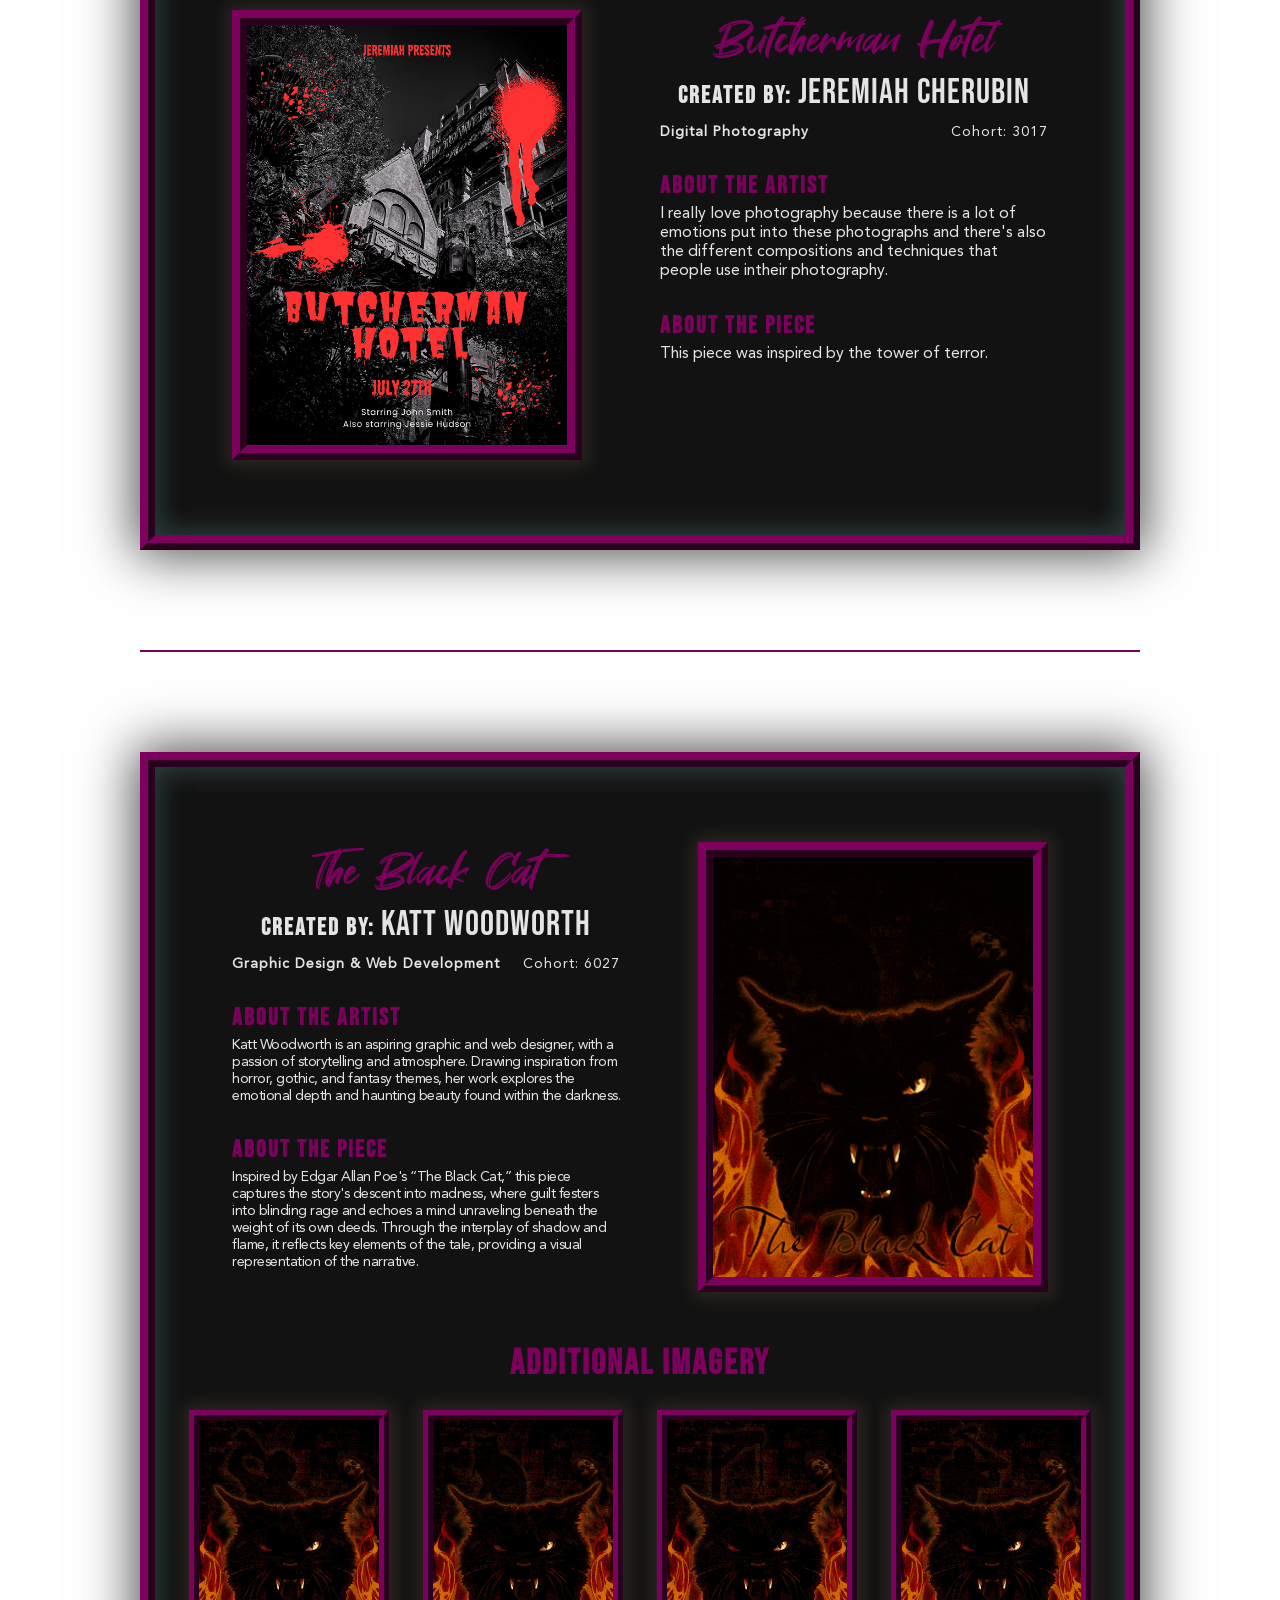
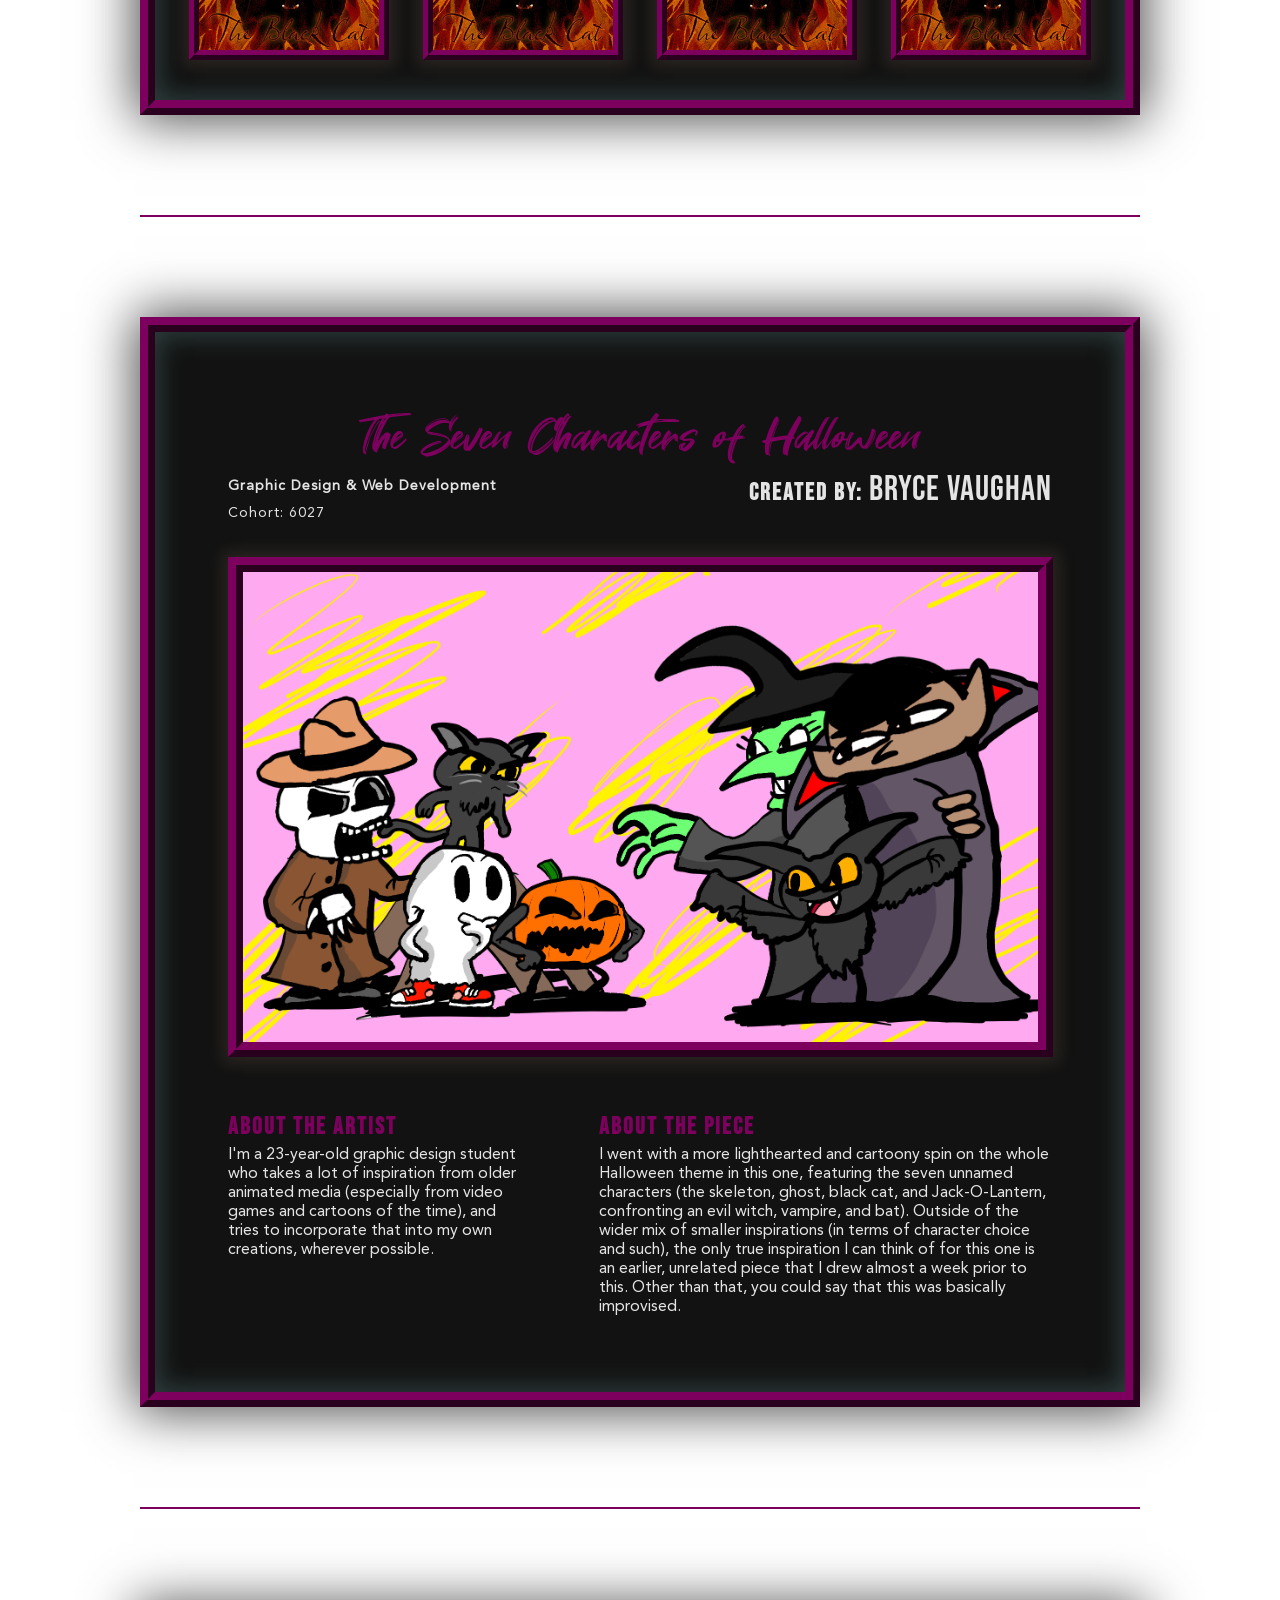
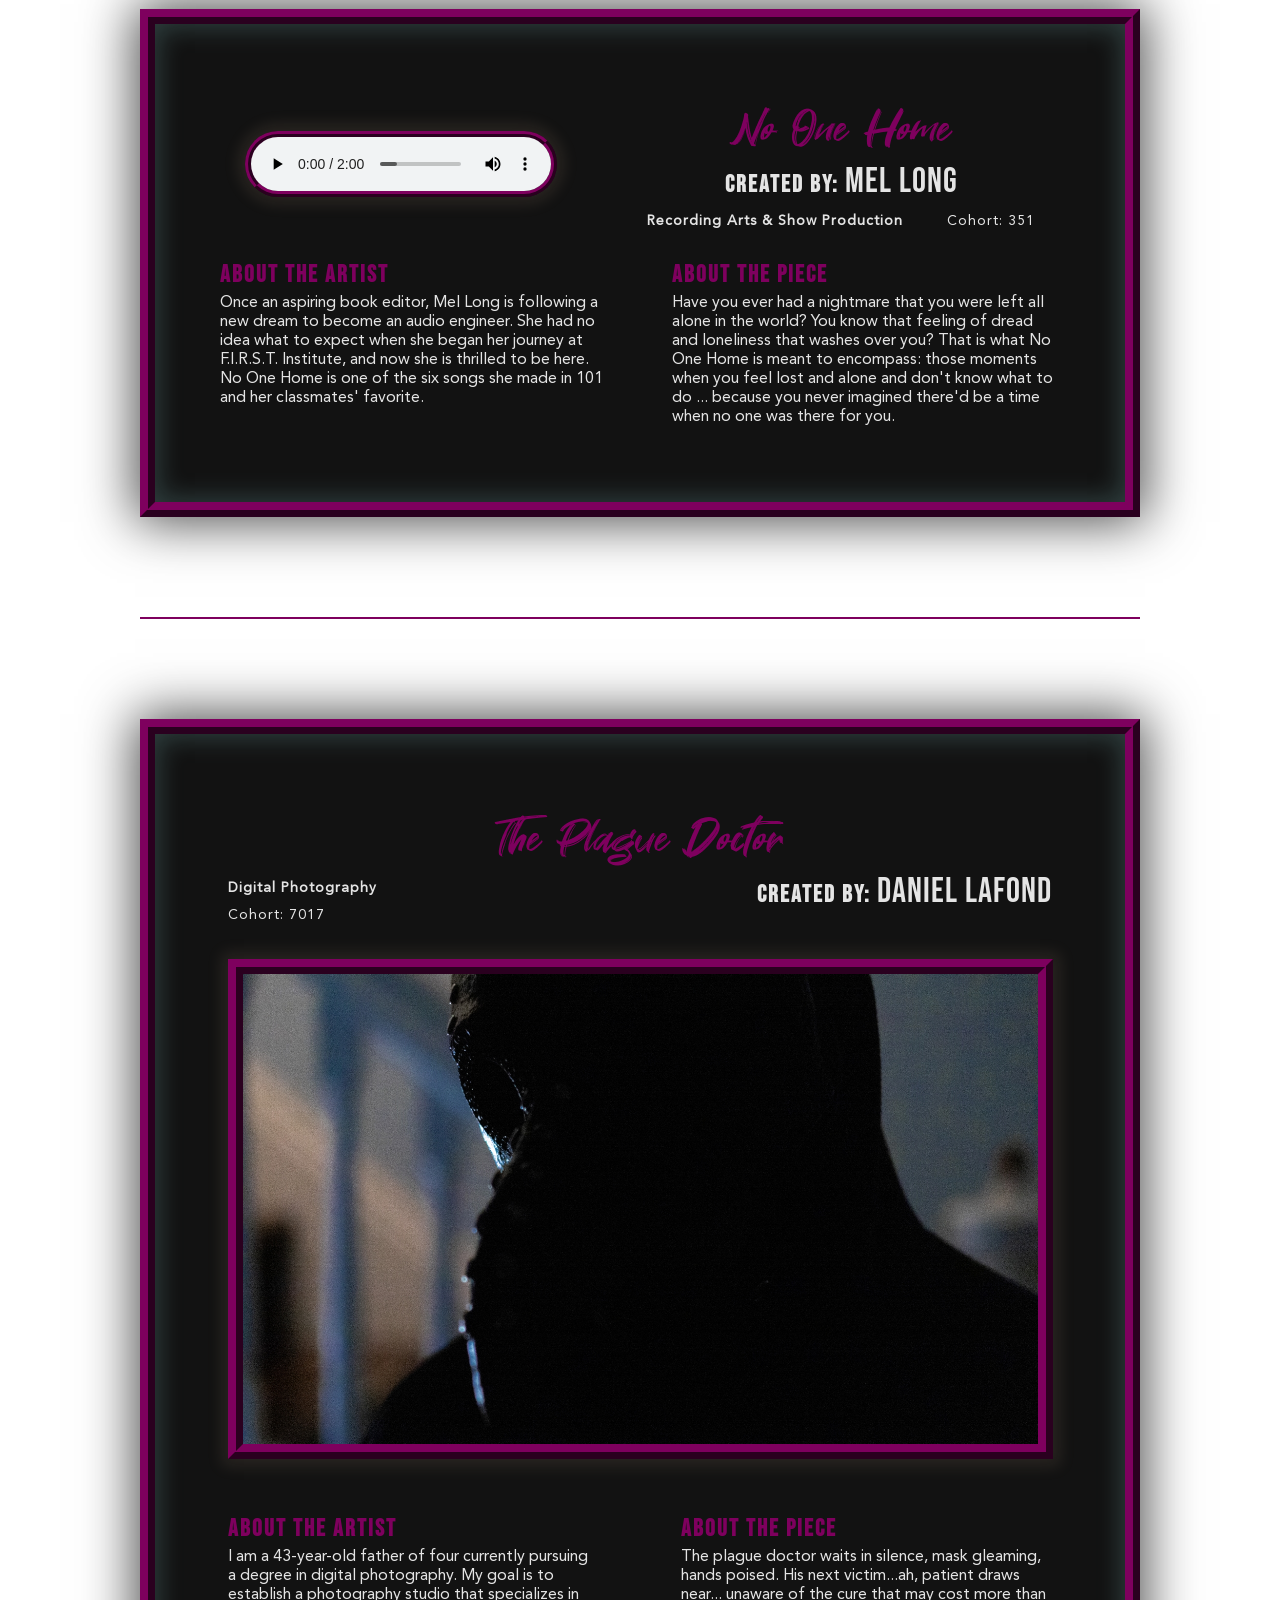
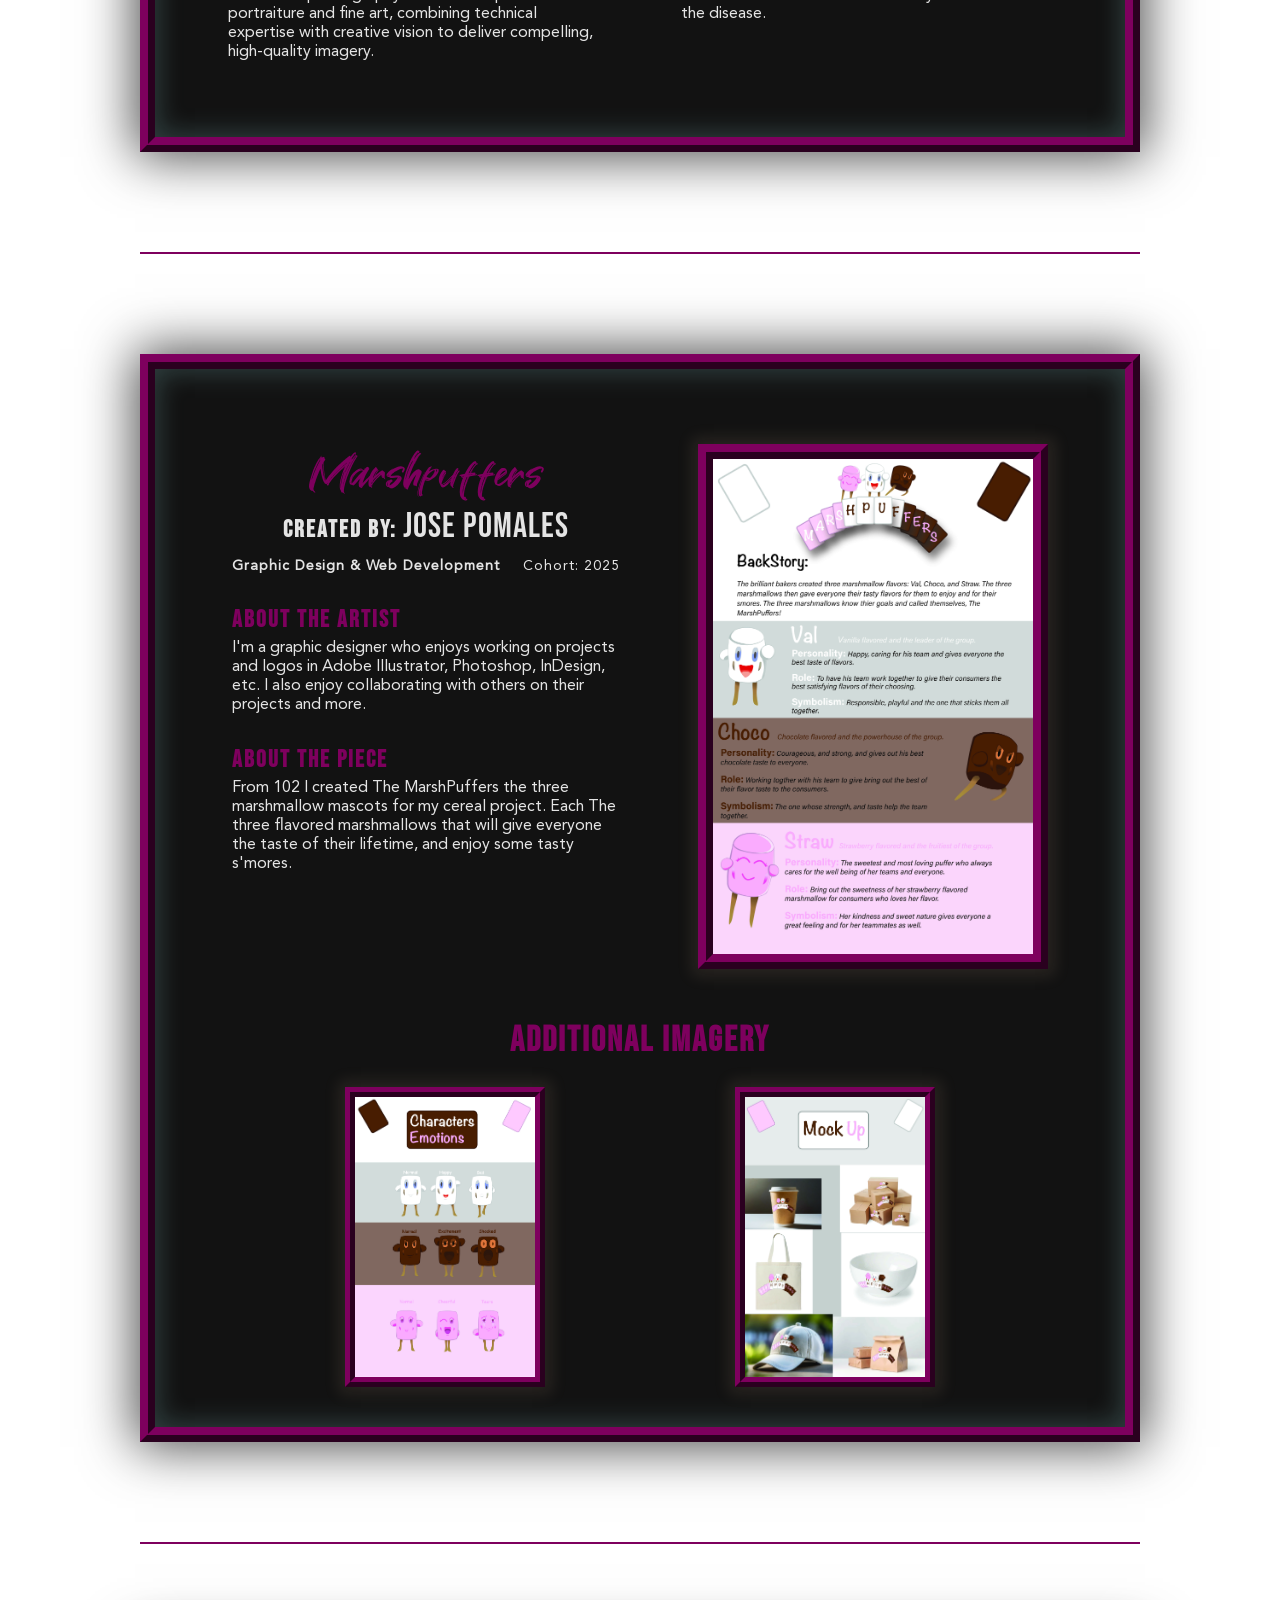
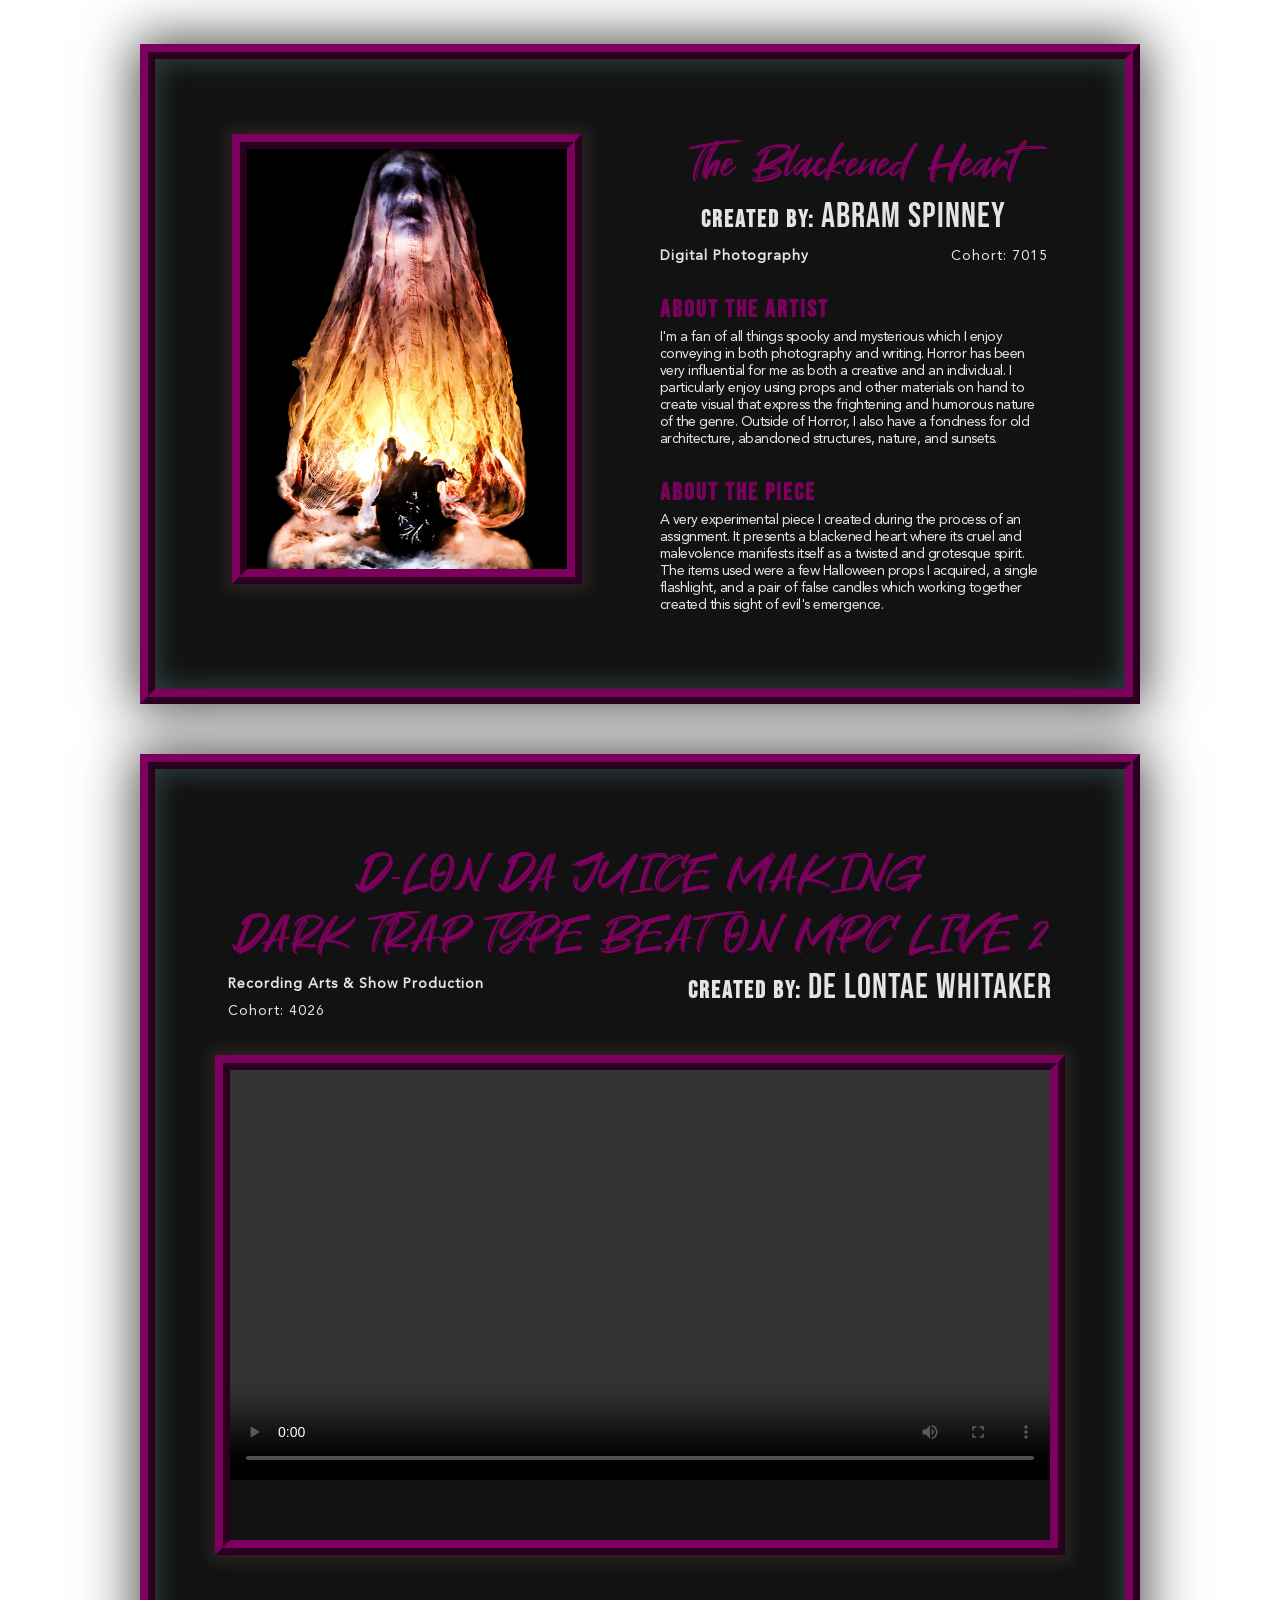
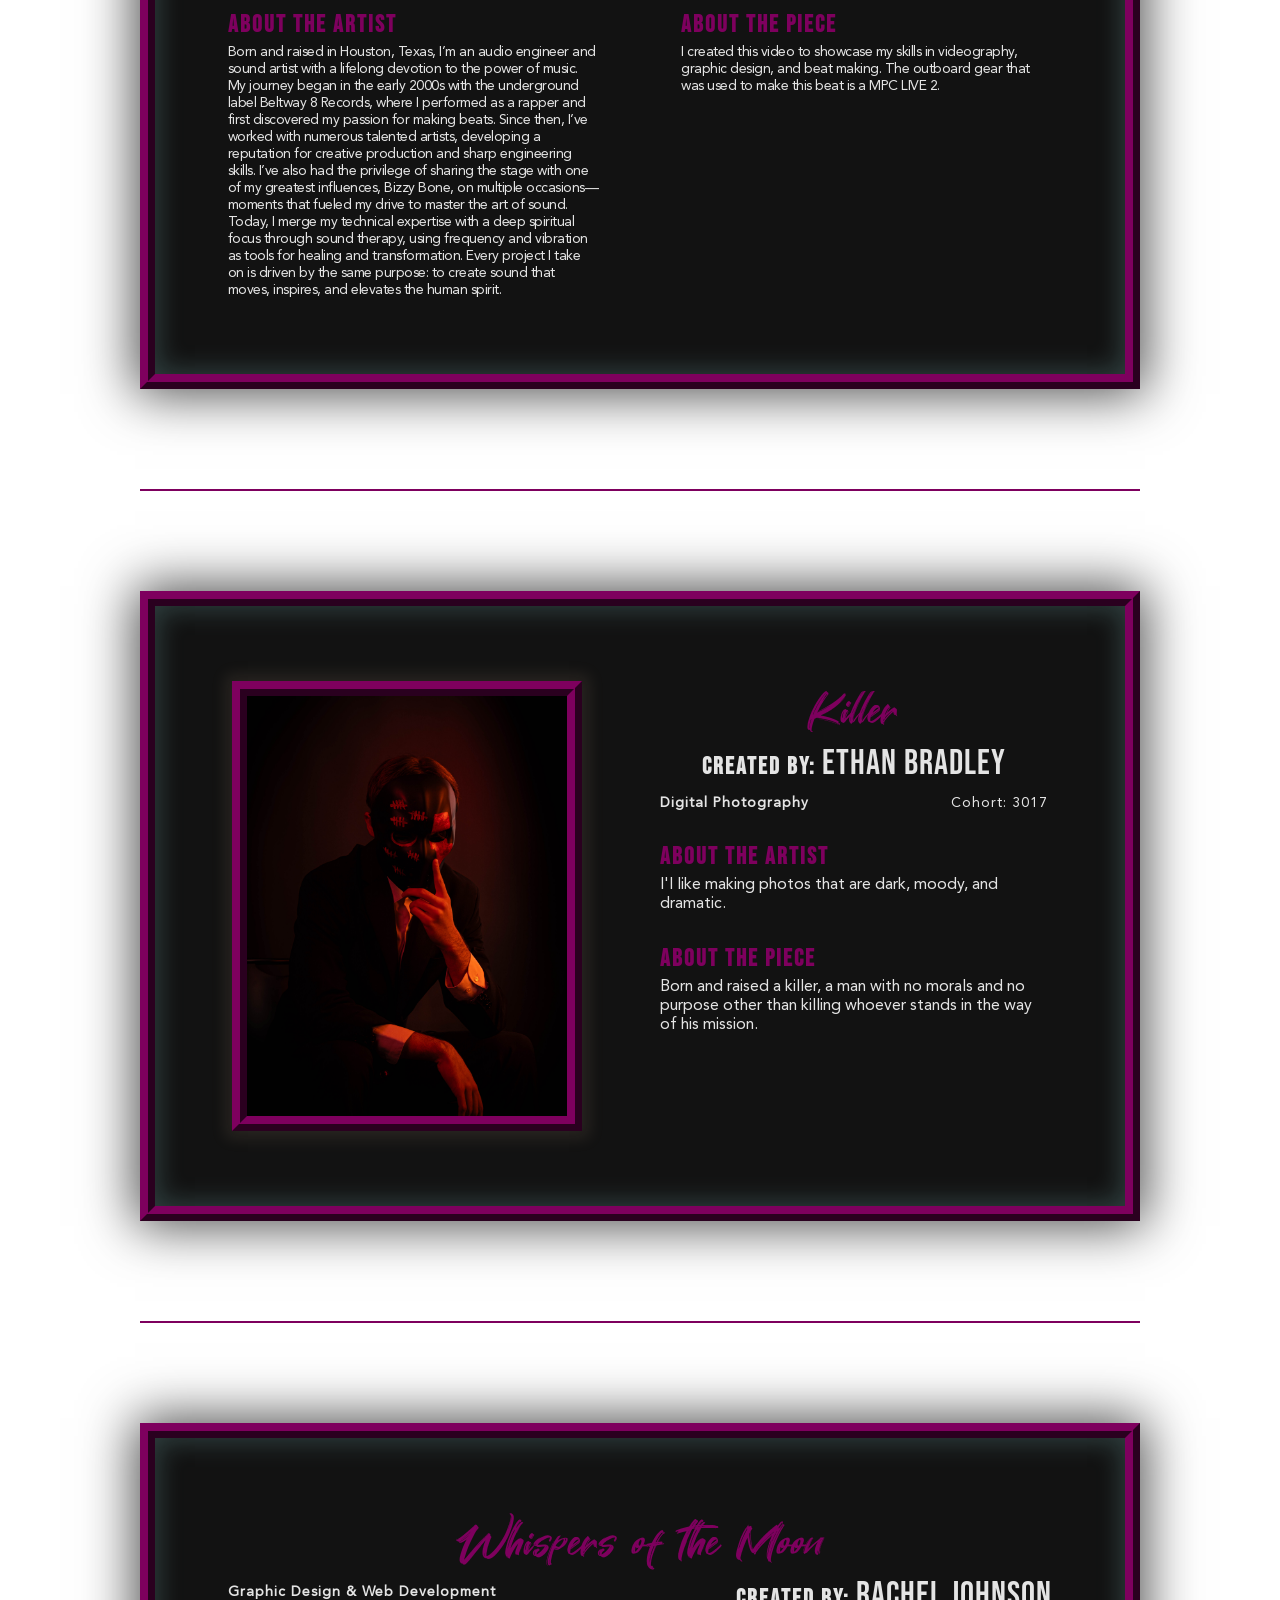
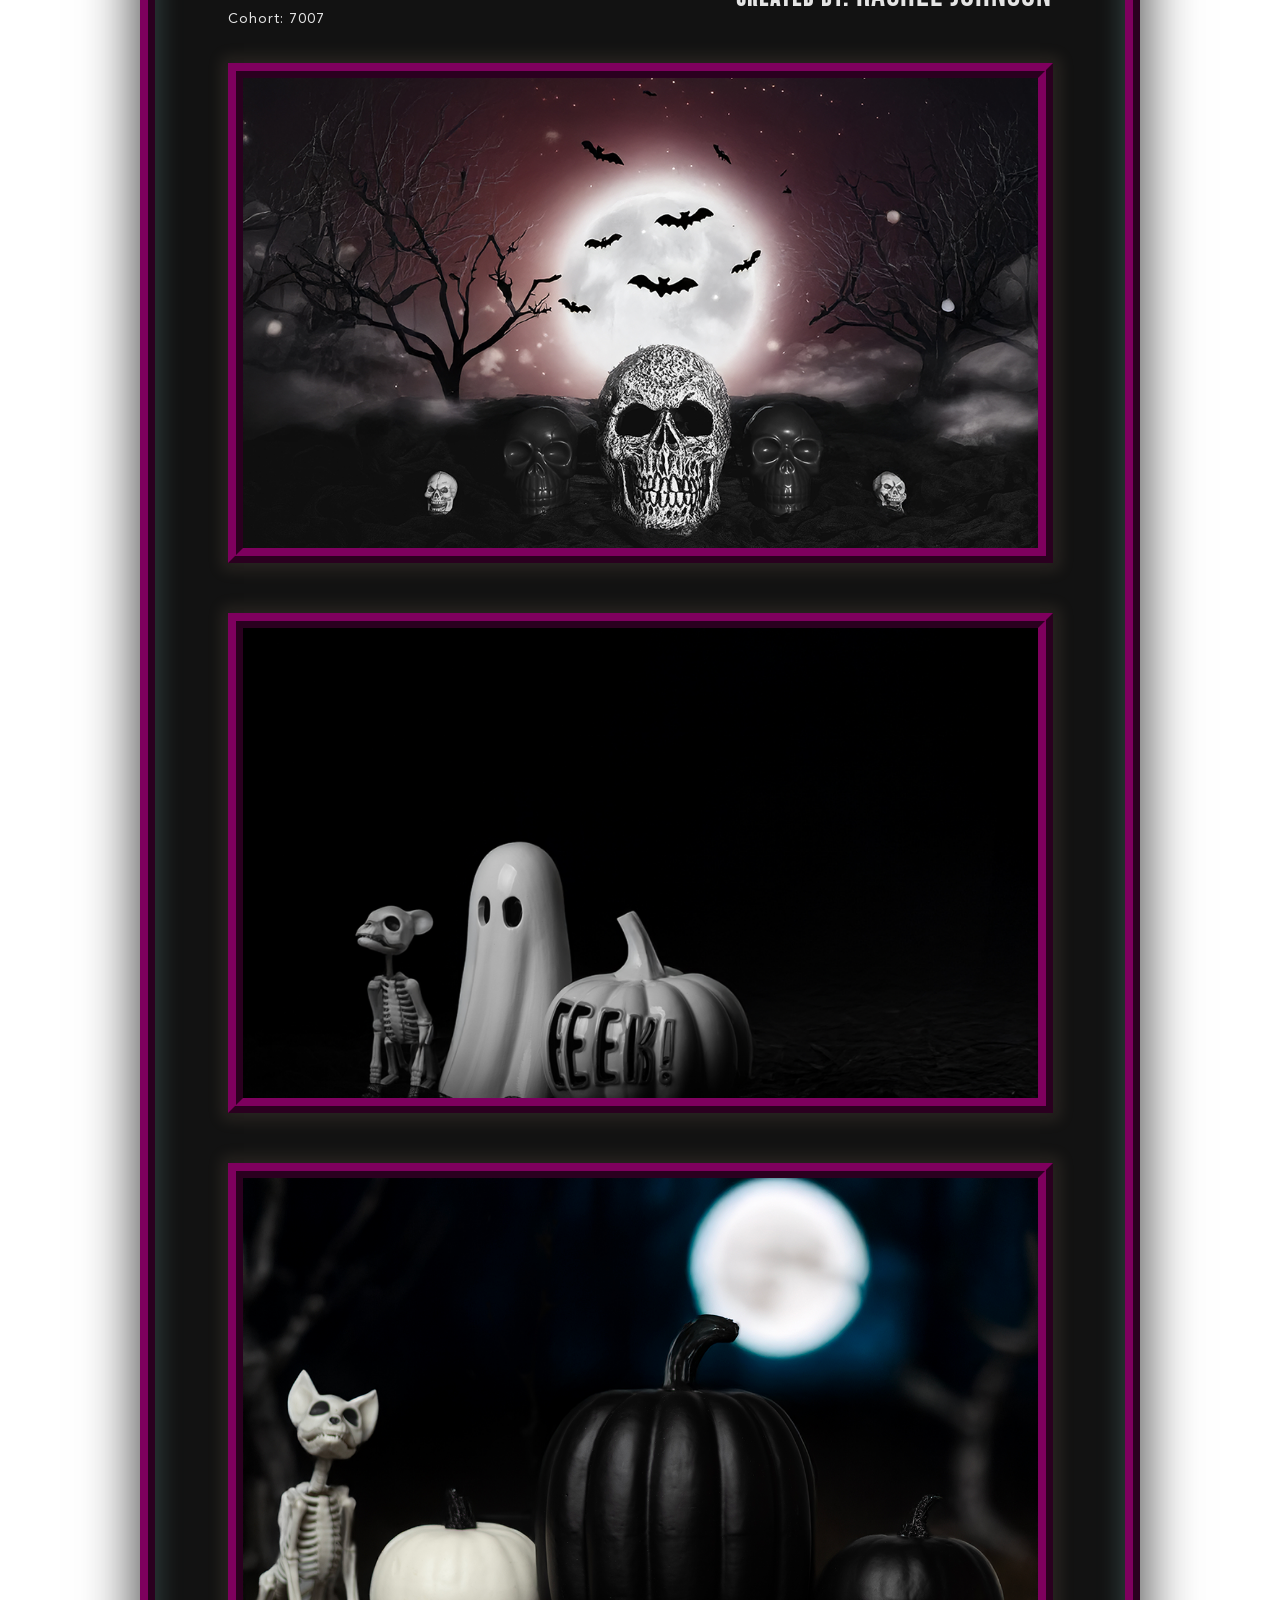
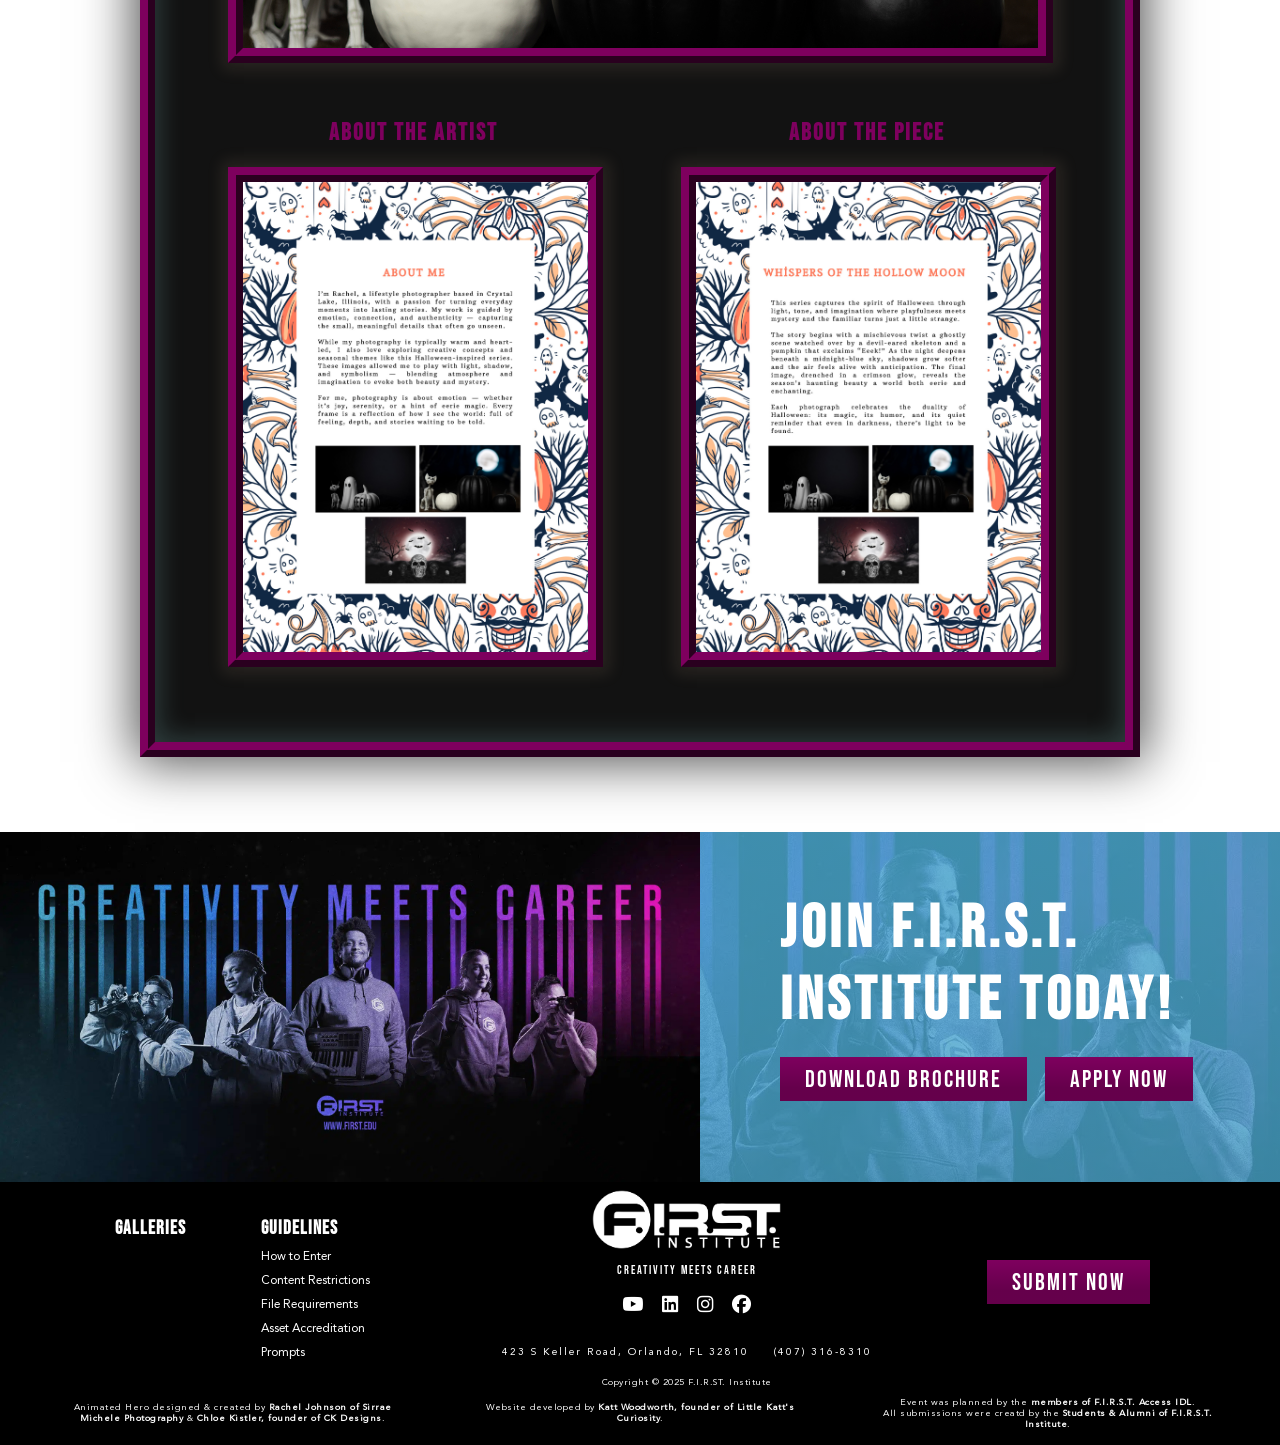
==== commit 59fa0207: "gallery live" ====
--- a/art-show-halloween-2025/demo-gal.html
+++ b/art-show-halloween-2025/demo-gal.html
@@ -317,8 +317,14 @@
         <!--End Submission Form Modal-->
 
         <!--Begin Main Content-->
-        <div id="main-content">
-            <h1>Submission Gallery</h1>
+        <div id="main-content" class="gallery">
+            <h1 id="gallery-head">Submission Gallery</h1>
+
+            <h2>
+                Mobile Compatibility of the Gallery is currently in progress.
+            </h2>
+
+            <h2>Please view on Desktop for best results.</h2>
 
             <div id="submission-gallery">
                 <div class="submission video landscape">
--- a/art-show-halloween-2025/css/style.css
+++ b/art-show-halloween-2025/css/style.css
@@ -1100,6 +1100,18 @@
     letter-spacing: -.5px;
 }
 
+#main-content #gallery-head {
+    font-size: 100px;
+}
+
+#main-content.gallery {
+    padding-top: 50px;
+}
+
+#main-content.gallery h2 {
+    text-align: center;
+}
+
 @media screen and (max-width: 768px) {
     .flex-container-header {
         flex-wrap: wrap;  
